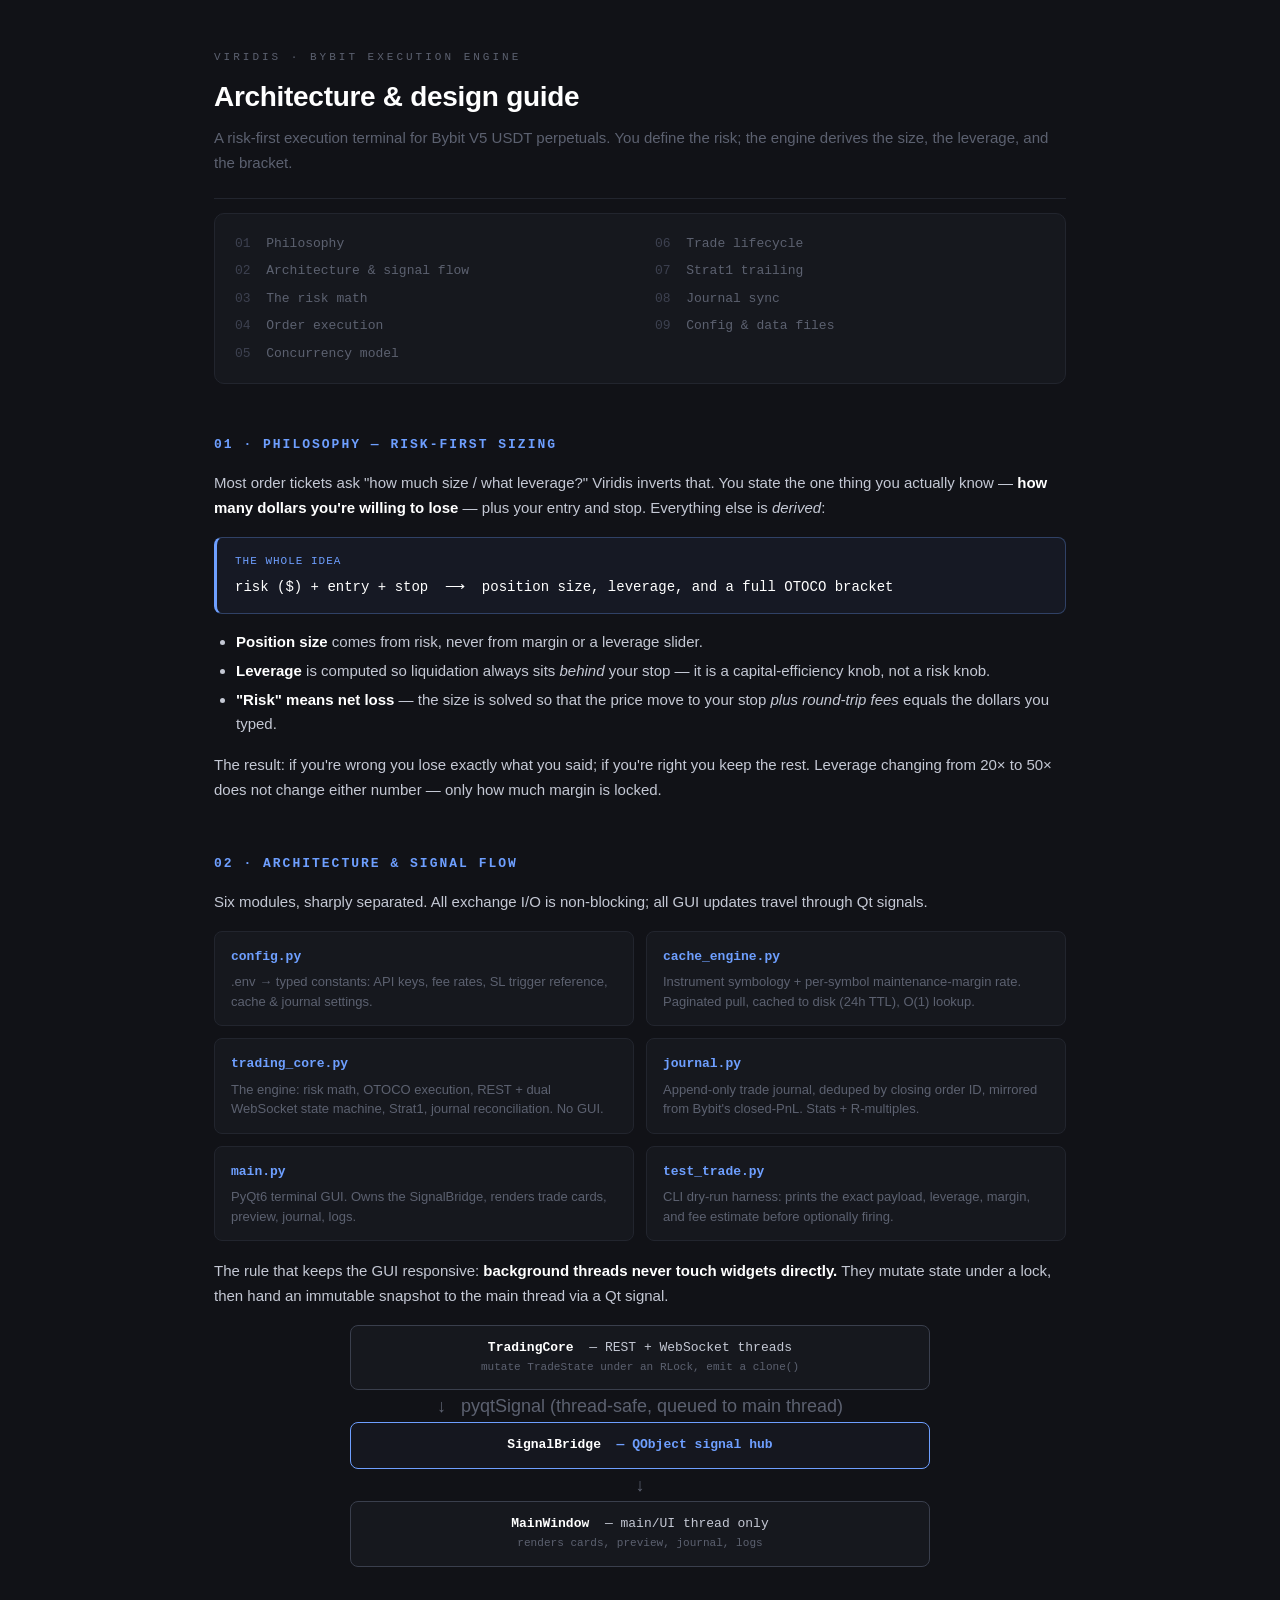
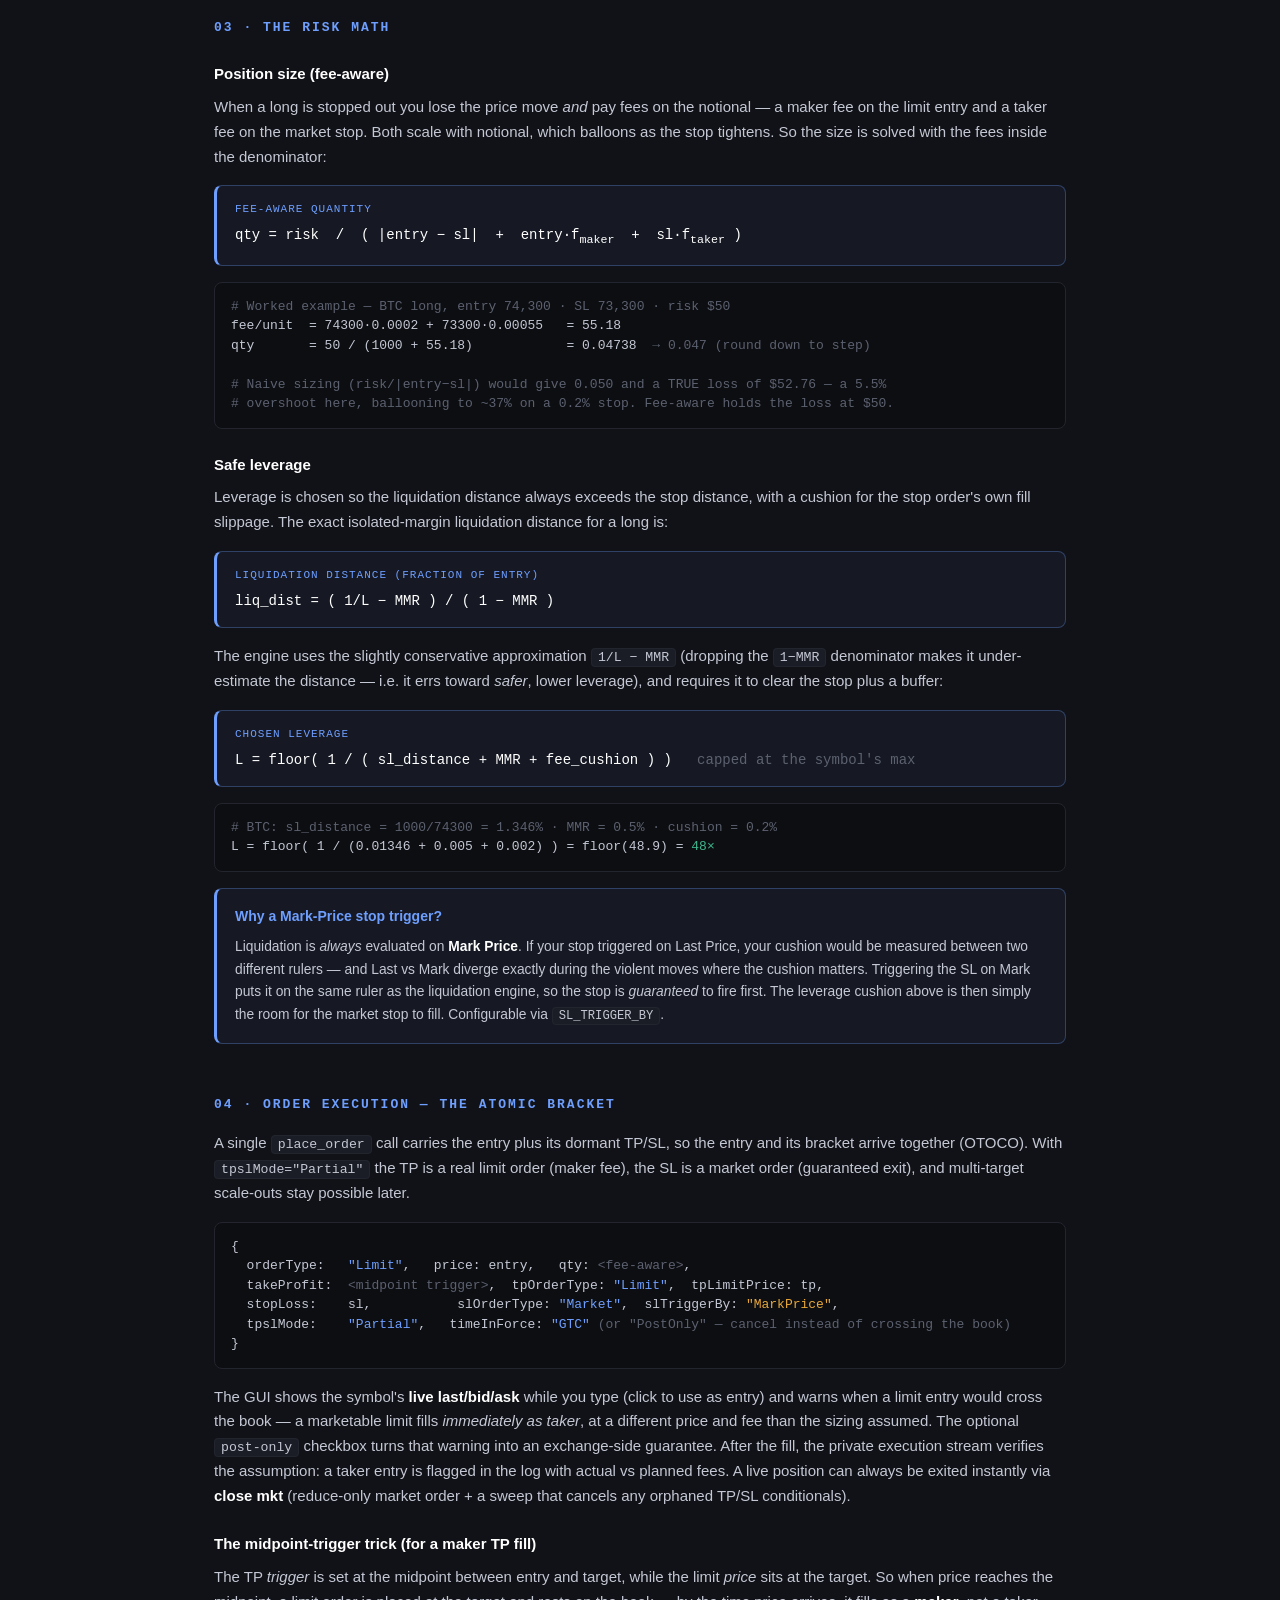
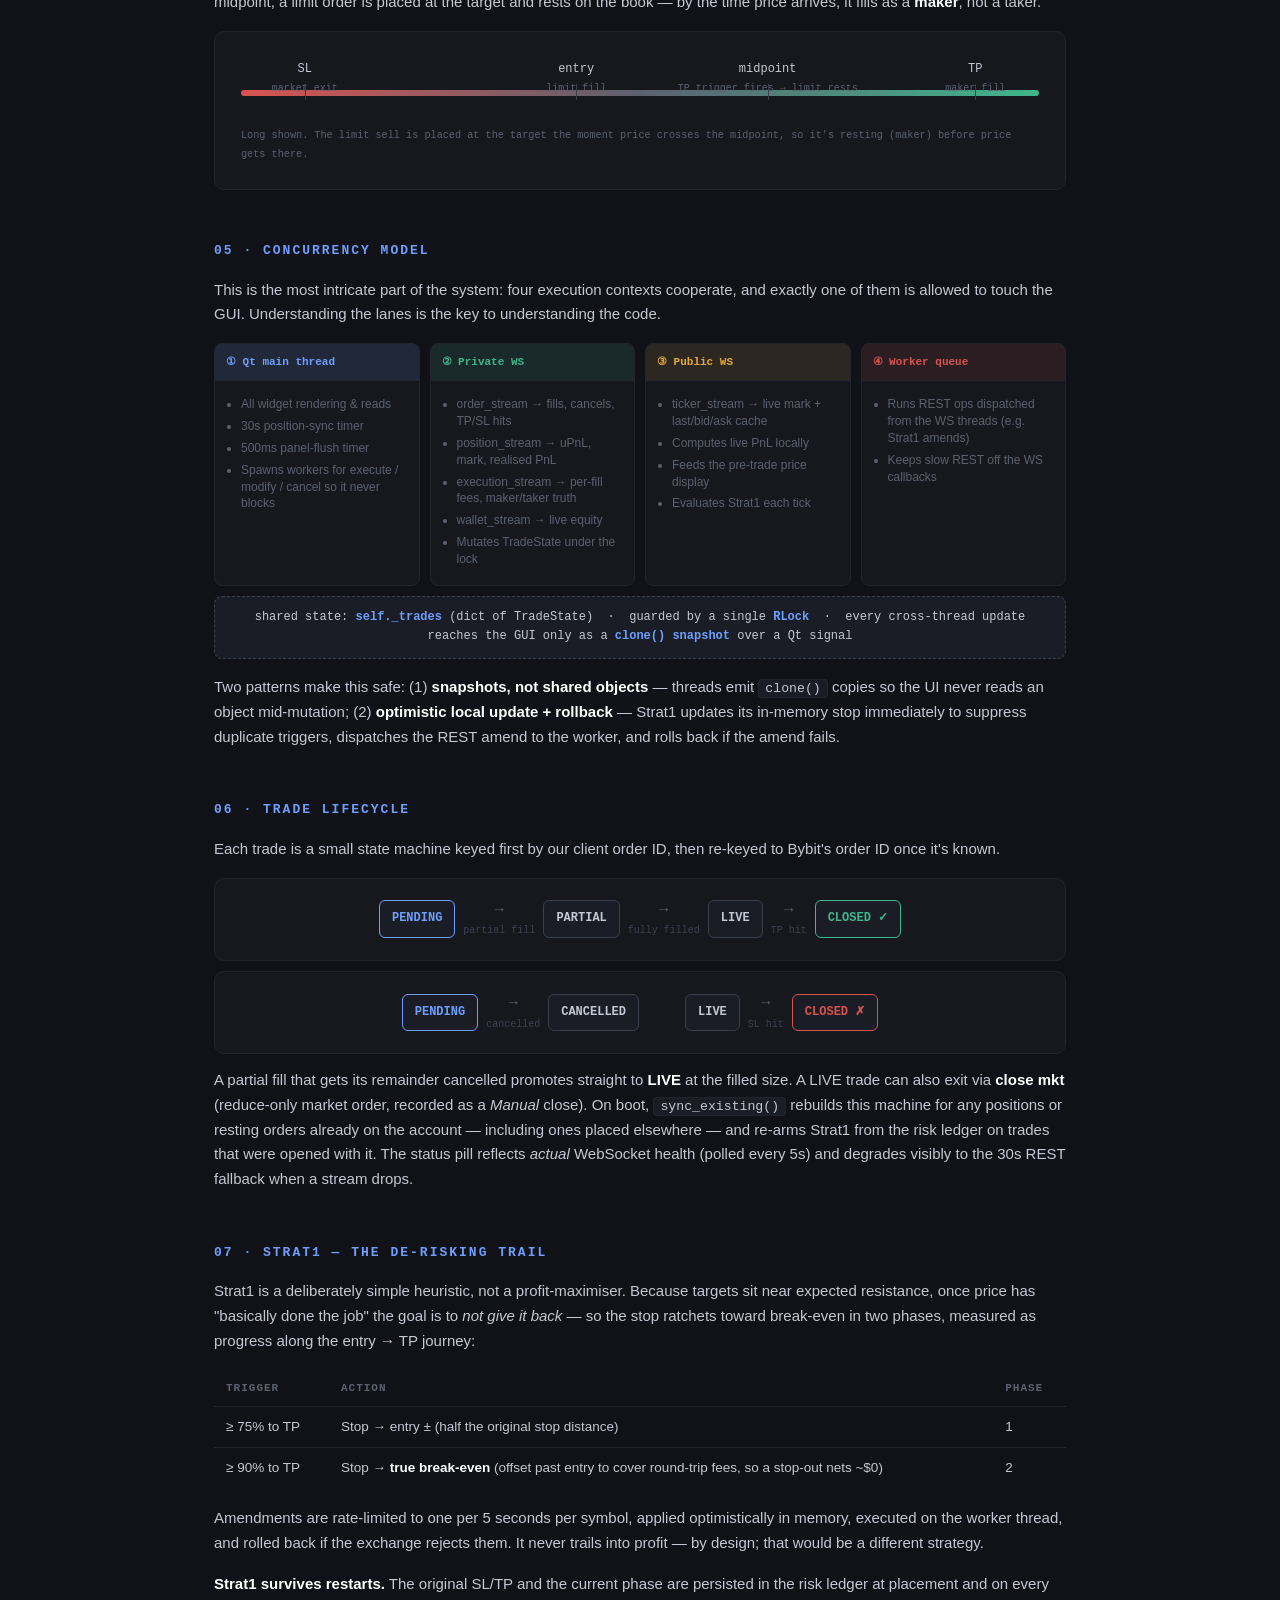
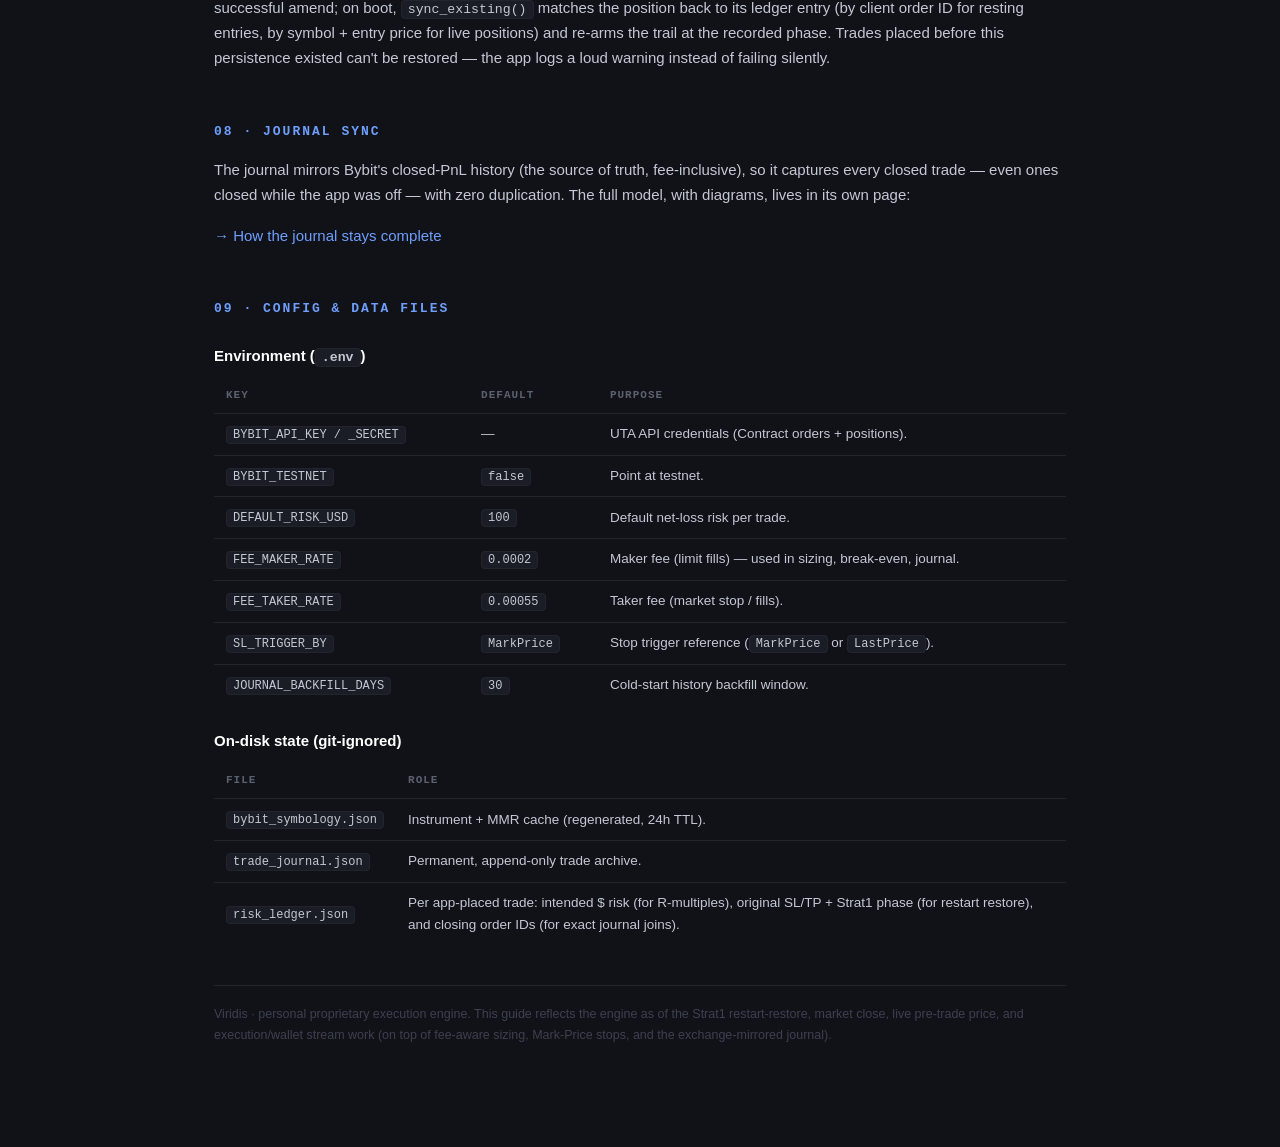
==== docs/index.html @ fb9ebf30 "Viridis — risk-first execution terminal for Bybit V5 perpetuals Define the risk; the engine derives " ====
<!DOCTYPE html>
<html lang="en">
<head>
<meta charset="UTF-8">
<meta name="viewport" content="width=device-width, initial-scale=1.0">
<title>Viridis — Architecture &amp; Design Guide</title>
<link rel="stylesheet" href="style.css">
</head>
<body>
<div class="wrap">

  <header class="doc">
    <div class="kicker">Viridis · Bybit Execution Engine</div>
    <h1>Architecture &amp; design guide</h1>
    <p>A risk-first execution terminal for Bybit V5 USDT perpetuals. You define the risk; the engine derives the size, the leverage, and the bracket.</p>
  </header>

  <div class="toc">
    <a href="#philosophy"><span class="n">01</span> &nbsp;Philosophy</a>
    <a href="#architecture"><span class="n">02</span> &nbsp;Architecture &amp; signal flow</a>
    <a href="#math"><span class="n">03</span> &nbsp;The risk math</a>
    <a href="#execution"><span class="n">04</span> &nbsp;Order execution</a>
    <a href="#threading"><span class="n">05</span> &nbsp;Concurrency model</a>
    <a href="#lifecycle"><span class="n">06</span> &nbsp;Trade lifecycle</a>
    <a href="#strat1"><span class="n">07</span> &nbsp;Strat1 trailing</a>
    <a href="#journal"><span class="n">08</span> &nbsp;Journal sync</a>
    <a href="#config"><span class="n">09</span> &nbsp;Config &amp; data files</a>
  </div>

  <!-- ════════════════════════ 01 ════════════════════════ -->
  <h2 id="philosophy">01 · Philosophy — risk-first sizing</h2>
  <p>Most order tickets ask "how much size / what leverage?" Viridis inverts that. You state the
  one thing you actually know — <strong>how many dollars you're willing to lose</strong> — plus your
  entry and stop. Everything else is <em>derived</em>:</p>
  <div class="eqn">
    <span class="lbl">The whole idea</span>
    risk ($) + entry + stop&nbsp;&nbsp;⟶&nbsp;&nbsp;position size, leverage, and a full OTOCO bracket
  </div>
  <ul>
    <li><strong>Position size</strong> comes from risk, never from margin or a leverage slider.</li>
    <li><strong>Leverage</strong> is computed so liquidation always sits <em>behind</em> your stop — it is a capital-efficiency knob, not a risk knob.</li>
    <li><strong>"Risk" means net loss</strong> — the size is solved so that the price move to your stop <em>plus round-trip fees</em> equals the dollars you typed.</li>
  </ul>
  <p>The result: if you're wrong you lose exactly what you said; if you're right you keep the rest.
  Leverage changing from 20× to 50× does not change either number — only how much margin is locked.</p>

  <!-- ════════════════════════ 02 ════════════════════════ -->
  <h2 id="architecture">02 · Architecture &amp; signal flow</h2>
  <p>Six modules, sharply separated. All exchange I/O is non-blocking; all GUI updates travel through Qt signals.</p>
  <div class="grid">
    <div class="mod"><div class="fn">config.py</div><div class="ds">.env → typed constants: API keys, fee rates, SL trigger reference, cache &amp; journal settings.</div></div>
    <div class="mod"><div class="fn">cache_engine.py</div><div class="ds">Instrument symbology + per-symbol maintenance-margin rate. Paginated pull, cached to disk (24h TTL), O(1) lookup.</div></div>
    <div class="mod"><div class="fn">trading_core.py</div><div class="ds">The engine: risk math, OTOCO execution, REST + dual WebSocket state machine, Strat1, journal reconciliation. No GUI.</div></div>
    <div class="mod"><div class="fn">journal.py</div><div class="ds">Append-only trade journal, deduped by closing order ID, mirrored from Bybit's closed-PnL. Stats + R-multiples.</div></div>
    <div class="mod"><div class="fn">main.py</div><div class="ds">PyQt6 terminal GUI. Owns the SignalBridge, renders trade cards, preview, journal, logs.</div></div>
    <div class="mod"><div class="fn">test_trade.py</div><div class="ds">CLI dry-run harness: prints the exact payload, leverage, margin, and fee estimate before optionally firing.</div></div>
  </div>

  <p>The rule that keeps the GUI responsive: <strong>background threads never touch widgets directly.</strong>
  They mutate state under a lock, then hand an immutable snapshot to the main thread via a Qt signal.</p>
  <div class="flow">
    <div class="node process"><b>TradingCore</b> &nbsp;— REST + WebSocket threads<br><span class="muted">mutate TradeState under an RLock, emit a clone()</span></div>
    <div class="arrow">↓ &nbsp; pyqtSignal (thread-safe, queued to main thread)</div>
    <div class="node decision"><b>SignalBridge</b> &nbsp;— QObject signal hub</div>
    <div class="arrow">↓</div>
    <div class="node process"><b>MainWindow</b> &nbsp;— main/UI thread only<br><span class="muted">renders cards, preview, journal, logs</span></div>
  </div>

  <!-- ════════════════════════ 03 ════════════════════════ -->
  <h2 id="math">03 · The risk math</h2>

  <h3>Position size (fee-aware)</h3>
  <p>When a long is stopped out you lose the price move <em>and</em> pay fees on the notional — a maker
  fee on the limit entry and a taker fee on the market stop. Both scale with notional, which balloons
  as the stop tightens. So the size is solved with the fees inside the denominator:</p>
  <div class="eqn">
    <span class="lbl">Fee-aware quantity</span>
    qty = risk &nbsp;/&nbsp; ( |entry − sl| &nbsp;+&nbsp; entry·f<sub>maker</sub> &nbsp;+&nbsp; sl·f<sub>taker</sub> )
  </div>
  <pre><span class="c"># Worked example — BTC long, entry 74,300 · SL 73,300 · risk $50</span>
fee/unit  = 74300·0.0002 + 73300·0.00055   = 55.18
qty       = 50 / (1000 + 55.18)            = 0.04738  <span class="c">→ 0.047 (round down to step)</span>

<span class="c"># Naive sizing (risk/|entry−sl|) would give 0.050 and a TRUE loss of $52.76 — a 5.5%</span>
<span class="c"># overshoot here, ballooning to ~37% on a 0.2% stop. Fee-aware holds the loss at $50.</span></pre>

  <h3>Safe leverage</h3>
  <p>Leverage is chosen so the liquidation distance always exceeds the stop distance, with a cushion for
  the stop order's own fill slippage. The exact isolated-margin liquidation distance for a long is:</p>
  <div class="eqn">
    <span class="lbl">Liquidation distance (fraction of entry)</span>
    liq_dist = ( 1/L − MMR ) / ( 1 − MMR )
  </div>
  <p>The engine uses the slightly conservative approximation <code>1/L − MMR</code> (dropping the
  <code>1−MMR</code> denominator makes it under-estimate the distance — i.e. it errs toward <em>safer</em>,
  lower leverage), and requires it to clear the stop plus a buffer:</p>
  <div class="eqn">
    <span class="lbl">Chosen leverage</span>
    L = floor( 1 / ( sl_distance + MMR + fee_cushion ) ) &nbsp;&nbsp;<span style="color:var(--dim)">capped at the symbol's max</span>
  </div>
  <pre><span class="c"># BTC: sl_distance = 1000/74300 = 1.346% · MMR = 0.5% · cushion = 0.2%</span>
L = floor( 1 / (0.01346 + 0.005 + 0.002) ) = floor(48.9) = <span class="g">48×</span></pre>
  <div class="callout info">
    <h3>Why a Mark-Price stop trigger?</h3>
    <p>Liquidation is <em>always</em> evaluated on <strong>Mark Price</strong>. If your stop triggered on
    Last Price, your cushion would be measured between two different rulers — and Last vs Mark diverge
    exactly during the violent moves where the cushion matters. Triggering the SL on Mark puts it on the
    same ruler as the liquidation engine, so the stop is <em>guaranteed</em> to fire first. The leverage
    cushion above is then simply the room for the market stop to fill. Configurable via <code>SL_TRIGGER_BY</code>.</p>
  </div>

  <!-- ════════════════════════ 04 ════════════════════════ -->
  <h2 id="execution">04 · Order execution — the atomic bracket</h2>
  <p>A single <code>place_order</code> call carries the entry plus its dormant TP/SL, so the entry and its
  bracket arrive together (OTOCO). With <code>tpslMode="Partial"</code> the TP is a real limit order
  (maker fee), the SL is a market order (guaranteed exit), and multi-target scale-outs stay possible later.</p>
  <pre>{
  orderType:   <span class="a">"Limit"</span>,   price: entry,   qty: <span class="c">&lt;fee-aware&gt;</span>,
  takeProfit:  <span class="c">&lt;midpoint trigger&gt;</span>,  tpOrderType: <span class="a">"Limit"</span>,  tpLimitPrice: tp,
  stopLoss:    sl,           slOrderType: <span class="a">"Market"</span>,  slTriggerBy: <span class="y">"MarkPrice"</span>,
  tpslMode:    <span class="a">"Partial"</span>,   timeInForce: <span class="a">"GTC"</span> <span class="c">(or "PostOnly" — cancel instead of crossing the book)</span>
}</pre>
  <p>The GUI shows the symbol's <strong>live last/bid/ask</strong> while you type (click to use as entry) and
  warns when a limit entry would cross the book — a marketable limit fills <em>immediately as taker</em>, at
  a different price and fee than the sizing assumed. The optional <code>post-only</code> checkbox turns that
  warning into an exchange-side guarantee. After the fill, the private execution stream verifies the
  assumption: a taker entry is flagged in the log with actual vs planned fees. A live position can always be
  exited instantly via <strong>close mkt</strong> (reduce-only market order + a sweep that cancels any
  orphaned TP/SL conditionals).</p>

  <h3>The midpoint-trigger trick (for a maker TP fill)</h3>
  <p>The TP <em>trigger</em> is set at the midpoint between entry and target, while the limit <em>price</em>
  sits at the target. So when price reaches the midpoint, a limit order is placed at the target and rests
  on the book — by the time price arrives, it fills as a <strong>maker</strong>, not a taker.</p>
  <div class="axis">
    <div class="axisbar">
      <div class="mark" style="left:8%;">SL<span class="v">market exit</span></div>
      <div class="mark" style="left:42%;">entry<span class="v">limit fill</span></div>
      <div class="mark" style="left:66%;">midpoint<span class="v">TP trigger fires → limit rests</span></div>
      <div class="mark" style="left:92%;">TP<span class="v">maker fill</span></div>
    </div>
    <span class="muted">Long shown. The limit sell is placed at the target the moment price crosses the midpoint, so it's resting (maker) before price gets there.</span>
  </div>

  <!-- ════════════════════════ 05 ════════════════════════ -->
  <h2 id="threading">05 · Concurrency model</h2>
  <p>This is the most intricate part of the system: four execution contexts cooperate, and exactly one of
  them is allowed to touch the GUI. Understanding the lanes is the key to understanding the code.</p>
  <div class="lanes">
    <div class="lane qt">
      <div class="h">① Qt main thread</div>
      <ul>
        <li>All widget rendering &amp; reads</li>
        <li>30s position-sync timer</li>
        <li>500ms panel-flush timer</li>
        <li>Spawns workers for execute / modify / cancel so it never blocks</li>
      </ul>
    </div>
    <div class="lane priv">
      <div class="h">② Private WS</div>
      <ul>
        <li>order_stream → fills, cancels, TP/SL hits</li>
        <li>position_stream → uPnL, mark, realised PnL</li>
        <li>execution_stream → per-fill fees, maker/taker truth</li>
        <li>wallet_stream → live equity</li>
        <li>Mutates TradeState under the lock</li>
      </ul>
    </div>
    <div class="lane pub">
      <div class="h">③ Public WS</div>
      <ul>
        <li>ticker_stream → live mark + last/bid/ask cache</li>
        <li>Computes live PnL locally</li>
        <li>Feeds the pre-trade price display</li>
        <li>Evaluates Strat1 each tick</li>
      </ul>
    </div>
    <div class="lane work">
      <div class="h">④ Worker queue</div>
      <ul>
        <li>Runs REST ops dispatched from the WS threads (e.g. Strat1 amends)</li>
        <li>Keeps slow REST off the WS callbacks</li>
      </ul>
    </div>
  </div>
  <div class="shared">
    shared state: <b>self._trades</b> (dict of TradeState) &nbsp;·&nbsp; guarded by a single <b>RLock</b>
    &nbsp;·&nbsp; every cross-thread update reaches the GUI only as a <b>clone() snapshot</b> over a Qt signal
  </div>
  <p style="margin-top:16px;">Two patterns make this safe: (1) <strong>snapshots, not shared objects</strong> — threads
  emit <code>clone()</code> copies so the UI never reads an object mid-mutation; (2) <strong>optimistic
  local update + rollback</strong> — Strat1 updates its in-memory stop immediately to suppress duplicate
  triggers, dispatches the REST amend to the worker, and rolls back if the amend fails.</p>

  <!-- ════════════════════════ 06 ════════════════════════ -->
  <h2 id="lifecycle">06 · Trade lifecycle</h2>
  <p>Each trade is a small state machine keyed first by our client order ID, then re-keyed to Bybit's order ID once it's known.</p>
  <div class="fsm">
    <div class="state start">PENDING</div>
    <div class="edge"><span class="ar">→</span><span class="lab">partial fill</span></div>
    <div class="state">PARTIAL</div>
    <div class="edge"><span class="ar">→</span><span class="lab">fully filled</span></div>
    <div class="state">LIVE</div>
    <div class="edge"><span class="ar">→</span><span class="lab">TP hit</span></div>
    <div class="state win">CLOSED ✓</div>
  </div>
  <div class="fsm" style="margin-top:10px;">
    <div class="state start">PENDING</div>
    <div class="edge"><span class="ar">→</span><span class="lab">cancelled</span></div>
    <div class="state term">CANCELLED</div>
    <span style="width:30px;"></span>
    <div class="state">LIVE</div>
    <div class="edge"><span class="ar">→</span><span class="lab">SL hit</span></div>
    <div class="state lose">CLOSED ✗</div>
  </div>
  <p style="margin-top:14px;">A partial fill that gets its remainder cancelled promotes straight to
  <strong>LIVE</strong> at the filled size. A LIVE trade can also exit via <strong>close mkt</strong>
  (reduce-only market order, recorded as a <em>Manual</em> close). On boot, <code>sync_existing()</code>
  rebuilds this machine for any positions or resting orders already on the account — including ones placed
  elsewhere — and re-arms Strat1 from the risk ledger on trades that were opened with it. The status pill
  reflects <em>actual</em> WebSocket health (polled every 5s) and degrades visibly to the 30s REST fallback
  when a stream drops.</p>

  <!-- ════════════════════════ 07 ════════════════════════ -->
  <h2 id="strat1">07 · Strat1 — the de-risking trail</h2>
  <p>Strat1 is a deliberately simple heuristic, not a profit-maximiser. Because targets sit near expected
  resistance, once price has "basically done the job" the goal is to <em>not give it back</em> — so the
  stop ratchets toward break-even in two phases, measured as progress along the entry → TP journey:</p>
  <table>
    <tr><th>Trigger</th><th>Action</th><th>Phase</th></tr>
    <tr><td>≥ 75% to TP</td><td>Stop → entry ± (half the original stop distance)</td><td>1</td></tr>
    <tr><td>≥ 90% to TP</td><td>Stop → <strong>true break-even</strong> (offset past entry to cover round-trip fees, so a stop-out nets ~$0)</td><td>2</td></tr>
  </table>
  <p>Amendments are rate-limited to one per 5 seconds per symbol, applied optimistically in memory, executed
  on the worker thread, and rolled back if the exchange rejects them. It never trails into profit — by
  design; that would be a different strategy.</p>
  <p><strong>Strat1 survives restarts.</strong> The original SL/TP and the current phase are persisted in the
  risk ledger at placement and on every successful amend; on boot, <code>sync_existing()</code> matches the
  position back to its ledger entry (by client order ID for resting entries, by symbol + entry price for
  live positions) and re-arms the trail at the recorded phase. Trades placed before this persistence existed
  can't be restored — the app logs a loud warning instead of failing silently.</p>

  <!-- ════════════════════════ 08 ════════════════════════ -->
  <h2 id="journal">08 · Journal sync</h2>
  <p>The journal mirrors Bybit's closed-PnL history (the source of truth, fee-inclusive), so it captures
  every closed trade — even ones closed while the app was off — with zero duplication. The full model,
  with diagrams, lives in its own page:</p>
  <p style="margin-bottom:30px;"><a href="journal-sync.html">→ How the journal stays complete</a></p>

  <!-- ════════════════════════ 09 ════════════════════════ -->
  <h2 id="config">09 · Config &amp; data files</h2>
  <h3>Environment (<code>.env</code>)</h3>
  <table>
    <tr><th>Key</th><th>Default</th><th>Purpose</th></tr>
    <tr><td><code>BYBIT_API_KEY / _SECRET</code></td><td>—</td><td>UTA API credentials (Contract orders + positions).</td></tr>
    <tr><td><code>BYBIT_TESTNET</code></td><td><code>false</code></td><td>Point at testnet.</td></tr>
    <tr><td><code>DEFAULT_RISK_USD</code></td><td><code>100</code></td><td>Default net-loss risk per trade.</td></tr>
    <tr><td><code>FEE_MAKER_RATE</code></td><td><code>0.0002</code></td><td>Maker fee (limit fills) — used in sizing, break-even, journal.</td></tr>
    <tr><td><code>FEE_TAKER_RATE</code></td><td><code>0.00055</code></td><td>Taker fee (market stop / fills).</td></tr>
    <tr><td><code>SL_TRIGGER_BY</code></td><td><code>MarkPrice</code></td><td>Stop trigger reference (<code>MarkPrice</code> or <code>LastPrice</code>).</td></tr>
    <tr><td><code>JOURNAL_BACKFILL_DAYS</code></td><td><code>30</code></td><td>Cold-start history backfill window.</td></tr>
  </table>
  <h3>On-disk state (git-ignored)</h3>
  <table>
    <tr><th>File</th><th>Role</th></tr>
    <tr><td><code>bybit_symbology.json</code></td><td>Instrument + MMR cache (regenerated, 24h TTL).</td></tr>
    <tr><td><code>trade_journal.json</code></td><td>Permanent, append-only trade archive.</td></tr>
    <tr><td><code>risk_ledger.json</code></td><td>Per app-placed trade: intended $ risk (for R-multiples), original SL/TP + Strat1 phase (for restart restore), and closing order IDs (for exact journal joins).</td></tr>
  </table>

  <p class="foot">Viridis · personal proprietary execution engine. This guide reflects the engine as of the
  Strat1 restart-restore, market close, live pre-trade price, and execution/wallet stream work
  (on top of fee-aware sizing, Mark-Price stops, and the exchange-mirrored journal).</p>

</div>
</body>
</html>
---- docs/style.css ----
/* Viridis docs — shared obsidian theme (mirrors the app palette) */
:root{
  --bg:#111217; --raised:#16181E; --input:#1A1D25;
  --border:#22252E; --border-f:#3A3F4D;
  --text:#C4C8D4; --dim:#5C6170; --muted:#3D4150;
  --accent:#6E9FFF; --pos:#3FB68B; --neg:#D9534F; --amber:#E8A838;
  --mono:'Menlo','Consolas','SF Mono',monospace;
  --sans:-apple-system,BlinkMacSystemFont,'Segoe UI',Helvetica,Arial,sans-serif;
}
*{box-sizing:border-box;}
html{scroll-behavior:smooth;}
body{
  margin:0; background:var(--bg); color:var(--text);
  font-family:var(--sans); font-size:15px; line-height:1.65;
  -webkit-font-smoothing:antialiased;
}
.wrap{max-width:900px; margin:0 auto; padding:48px 24px 90px;}
a{color:var(--accent); text-decoration:none;}
a:hover{text-decoration:underline;}

/* header */
header.doc{border-bottom:1px solid var(--border); padding-bottom:22px; margin-bottom:14px;}
.kicker{font-family:var(--mono); font-size:11px; letter-spacing:3px; color:var(--dim); text-transform:uppercase;}
h1{font-size:28px; font-weight:700; margin:8px 0 6px; letter-spacing:-.3px; color:#fff;}
header.doc p{margin:0; color:var(--dim); font-size:15px;}
.crumbs{font-family:var(--mono); font-size:12px; color:var(--muted); margin-bottom:26px;}
.crumbs a{color:var(--dim);}

h2{font-size:13px; font-family:var(--mono); letter-spacing:2px; text-transform:uppercase;
  color:var(--accent); margin:50px 0 16px; font-weight:600; scroll-margin-top:20px;}
h3{font-size:15px; color:#fff; margin:24px 0 8px;}
p{margin:0 0 16px;}
code{font-family:var(--mono); font-size:.88em; background:var(--input);
  border:1px solid var(--border); border-radius:4px; padding:1px 6px; color:var(--text);}
b,strong{color:#fff; font-weight:600;}
em{color:var(--text); font-style:italic;}
.pos{color:var(--pos);} .neg{color:var(--neg);} .amber{color:var(--amber);} .accent{color:var(--accent);}
.muted{color:var(--dim); font-size:.85em;}
ul{margin:0 0 16px; padding-left:22px;} li{margin:4px 0;}

/* table of contents */
.toc{background:var(--raised); border:1px solid var(--border); border-radius:10px;
  padding:16px 20px; margin:0 0 12px; columns:2; column-gap:30px;}
.toc a{display:block; font-family:var(--mono); font-size:13px; color:var(--dim); padding:3px 0;}
.toc a:hover{color:var(--accent); text-decoration:none;}
.toc .n{color:var(--muted);}

/* pre / equations */
pre{margin:0 0 16px; background:#0d0e12; border:1px solid var(--border); border-radius:8px;
  padding:14px 16px; font-family:var(--mono); font-size:13px; color:var(--text); overflow-x:auto; line-height:1.5;}
pre .c{color:var(--dim);} pre .g{color:var(--pos);} pre .a{color:var(--accent);} pre .y{color:var(--amber);}
.eqn{background:rgba(110,159,255,.06); border:1px solid rgba(110,159,255,.3); border-left:3px solid var(--accent);
  border-radius:8px; padding:14px 18px; margin:0 0 16px; font-family:var(--mono); font-size:14px; color:#fff; overflow-x:auto;}
.eqn .lbl{display:block; font-size:11px; letter-spacing:1px; text-transform:uppercase; color:var(--accent); margin-bottom:6px;}

/* generic card */
.card{background:var(--raised); border:1px solid var(--border); border-radius:8px; padding:16px 18px; margin:0 0 14px;}

/* two-column store contrast */
.cols2{display:grid; grid-template-columns:1fr 1fr; gap:14px; margin:8px 0 24px;}
@media(max-width:640px){.cols2{grid-template-columns:1fr;} .toc{columns:1;}}
.store{background:var(--raised); border:1px solid var(--border); border-radius:8px; padding:16px 18px;}
.store.roll{border-top:2px solid var(--amber);}
.store.perm{border-top:2px solid var(--pos);}
.store h3{margin:0 0 6px; font-size:14px;}
.store .lbl{font-family:var(--mono); font-size:10px; letter-spacing:1.5px; text-transform:uppercase;}
.store.roll .lbl{color:var(--amber);} .store.perm .lbl{color:var(--pos);}
.store p{margin:6px 0 0; font-size:13.5px; color:var(--dim); line-height:1.55;}

/* module grid */
.grid{display:grid; grid-template-columns:repeat(2,1fr); gap:12px; margin:6px 0 18px;}
@media(max-width:640px){.grid{grid-template-columns:1fr;}}
.mod{background:var(--raised); border:1px solid var(--border); border-radius:8px; padding:14px 16px;}
.mod .fn{font-family:var(--mono); font-size:13px; color:var(--accent); font-weight:600;}
.mod .ds{font-size:13px; color:var(--dim); margin-top:5px; line-height:1.5;}

/* timeline */
.timeline{background:var(--raised); border:1px solid var(--border); border-radius:10px; padding:26px 26px 20px; margin:6px 0 10px; position:relative;}
.trow{margin-bottom:22px;} .trow:last-child{margin-bottom:0;}
.tlabel{font-family:var(--mono); font-size:11px; color:var(--text); margin-bottom:7px;}
.tlabel .tag{color:var(--dim); font-size:10px;}
.track{display:flex; height:34px; border-radius:5px; overflow:hidden; font-family:var(--mono); font-size:10.5px; border:1px solid var(--border);}
.seg{display:flex; align-items:center; justify-content:center; text-align:center; padding:0 8px;}
.seg.faded{flex:0 0 42%; color:var(--muted); background:repeating-linear-gradient(45deg,#1b1d24,#1b1d24 6px,#15171d 6px,#15171d 12px);}
.seg.query{flex:1; background:linear-gradient(90deg,#caa14a,#E8A838); color:#1a1405; font-weight:600;}
.seg.perm{flex:1; background:linear-gradient(90deg,#2f8e6c,#3FB68B); color:#04140d; font-weight:600;}
.nowline{position:absolute; top:18px; bottom:14px; right:25px; width:0; border-left:2px dashed var(--dim);}
.nowtag{position:absolute; top:2px; right:18px; font-family:var(--mono); font-size:10px; color:var(--dim);}
.cap{font-size:12.5px; color:var(--dim); margin-top:14px;}

/* vertical flow diagram */
.flow{display:flex; flex-direction:column; align-items:center; gap:0; margin:6px 0;}
.node{width:100%; max-width:580px; text-align:center; border-radius:8px; padding:13px 16px; font-family:var(--mono); font-size:13px; line-height:1.45;}
.node.process{background:var(--raised); border:1px solid var(--border-f); color:var(--text);}
.node.decision{background:#15171f; border:1px solid var(--accent); color:var(--accent); font-weight:600;}
.node.store{background:rgba(63,182,139,.08); border:1px solid var(--pos); color:var(--pos); font-weight:600;}
.node.term{background:#15171f; border:1px solid var(--dim); color:var(--dim);}
.arrow{color:var(--dim); font-size:18px; line-height:1; padding:7px 0;}
.branches{width:100%; max-width:580px; display:flex; flex-direction:column; gap:8px; margin:10px 0 2px;}
.branch{font-family:var(--mono); font-size:12.5px; background:var(--input); border:1px solid var(--border); border-left:3px solid var(--dim); border-radius:6px; padding:9px 13px; color:var(--text);}
.branch.green{border-left-color:var(--pos);} .branch.red{border-left-color:var(--neg);}
.branch .k{display:inline-block; min-width:60px; font-weight:700;}
.branch.green .k{color:var(--pos);} .branch.red .k{color:var(--neg);}

/* horizontal state machine */
.fsm{display:flex; flex-wrap:wrap; align-items:center; gap:8px; background:var(--raised); border:1px solid var(--border); border-radius:10px; padding:20px; margin:6px 0 8px; justify-content:center;}
.state{font-family:var(--mono); font-size:12px; font-weight:700; padding:8px 12px; border-radius:6px; border:1px solid var(--border-f); background:var(--input); color:var(--text); white-space:nowrap;}
.state.win{border-color:var(--pos); color:var(--pos);} .state.lose{border-color:var(--neg); color:var(--neg);}
.state.start{border-color:var(--accent); color:var(--accent);}
.edge{font-family:var(--mono); font-size:10px; color:var(--dim); display:flex; flex-direction:column; align-items:center;}
.edge .lab{color:var(--muted);} .edge .ar{font-size:15px; color:var(--dim);}

/* threading lanes */
.lanes{display:grid; grid-template-columns:repeat(4,1fr); gap:10px; margin:6px 0 4px;}
@media(max-width:760px){.lanes{grid-template-columns:repeat(2,1fr);}}
.lane{background:var(--raised); border:1px solid var(--border); border-radius:8px; padding:0; overflow:hidden;}
.lane .h{font-family:var(--mono); font-size:11px; font-weight:700; padding:9px 11px; border-bottom:1px solid var(--border); color:#fff;}
.lane.qt .h{background:rgba(110,159,255,.12); color:var(--accent);}
.lane.priv .h{background:rgba(63,182,139,.10); color:var(--pos);}
.lane.pub .h{background:rgba(232,168,56,.10); color:var(--amber);}
.lane.work .h{background:rgba(217,83,79,.10); color:var(--neg);}
.lane ul{margin:0; padding:10px 11px 12px 26px;}
.lane li{font-size:12px; color:var(--dim); margin:5px 0; line-height:1.4;}
.shared{margin-top:10px; text-align:center; font-family:var(--mono); font-size:12px; color:var(--text); background:var(--input); border:1px dashed var(--border-f); border-radius:8px; padding:11px;}
.shared b{color:var(--accent);}

/* price axis (midpoint trigger) */
.axis{background:var(--raised); border:1px solid var(--border); border-radius:10px; padding:24px 26px; margin:6px 0 8px; font-family:var(--mono); font-size:12px;}
.axisbar{position:relative; height:6px; background:linear-gradient(90deg,var(--neg),var(--dim),var(--pos)); border-radius:3px; margin:34px 0 30px;}
.mark{position:absolute; top:-30px; transform:translateX(-50%); text-align:center; color:var(--text); white-space:nowrap;}
.mark::after{content:''; position:absolute; left:50%; top:24px; width:1px; height:16px; background:var(--border-f);}
.mark .v{display:block; color:var(--dim); font-size:10px; margin-top:2px;}

/* Q&A */
.qa{background:var(--raised); border:1px solid var(--border); border-radius:8px; padding:16px 18px; margin-bottom:12px;}
.q{font-weight:600; color:#fff; font-size:14.5px; margin-bottom:9px; display:flex; gap:10px; align-items:flex-start;}
.num{font-family:var(--mono); color:var(--accent); font-size:13px; flex:0 0 auto;}
.badge{display:inline-block; font-family:var(--mono); font-size:10px; font-weight:700; letter-spacing:.5px; text-transform:uppercase; padding:2px 8px; border-radius:4px; background:rgba(63,182,139,.12); color:var(--pos); border:1px solid rgba(63,182,139,.35);}
.qa p{margin:0; color:var(--dim); font-size:13.8px; line-height:1.6;} .qa p + p{margin-top:8px;}

/* callouts */
.callout{border-radius:8px; padding:16px 18px; margin:6px 0 16px;}
.callout.warn{background:rgba(232,168,56,.06); border:1px solid rgba(232,168,56,.4); border-left:3px solid var(--amber);}
.callout.info{background:rgba(110,159,255,.06); border:1px solid rgba(110,159,255,.3); border-left:3px solid var(--accent);}
.callout h3{margin:0 0 8px; font-size:14px;} .callout.warn h3{color:var(--amber);} .callout.info h3{color:var(--accent);}
.callout p{margin:0 0 10px; font-size:13.8px; color:var(--text);} .callout p:last-child{margin-bottom:0;}

/* tables */
table{width:100%; border-collapse:collapse; margin:6px 0 18px; font-size:13.5px;}
th,td{text-align:left; padding:9px 12px; border-bottom:1px solid var(--border);}
th{font-family:var(--mono); font-size:11px; letter-spacing:1px; text-transform:uppercase; color:var(--dim); font-weight:600;}
td{color:var(--text);} td code{font-size:12px;}
tr:last-child td{border-bottom:none;}

.foot{margin-top:40px; padding-top:18px; border-top:1px solid var(--border); font-size:12.5px; color:var(--muted);}
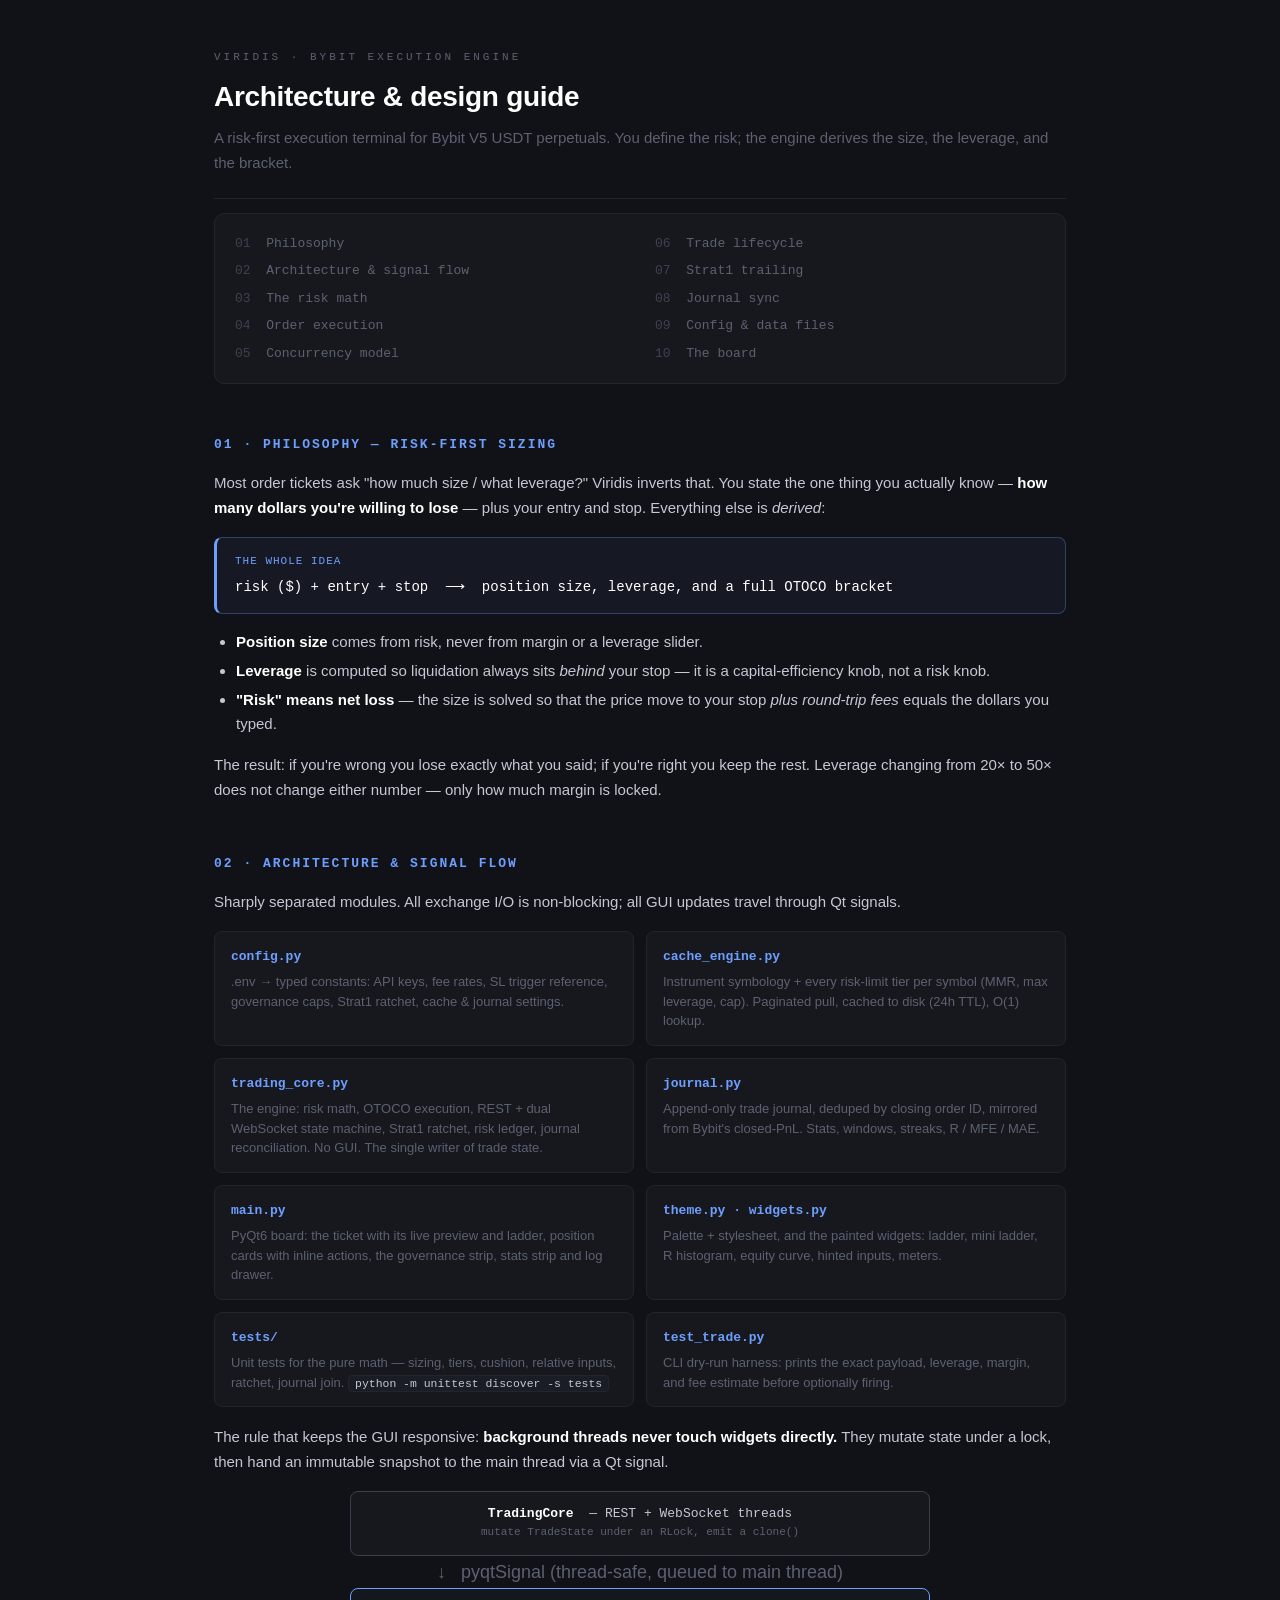
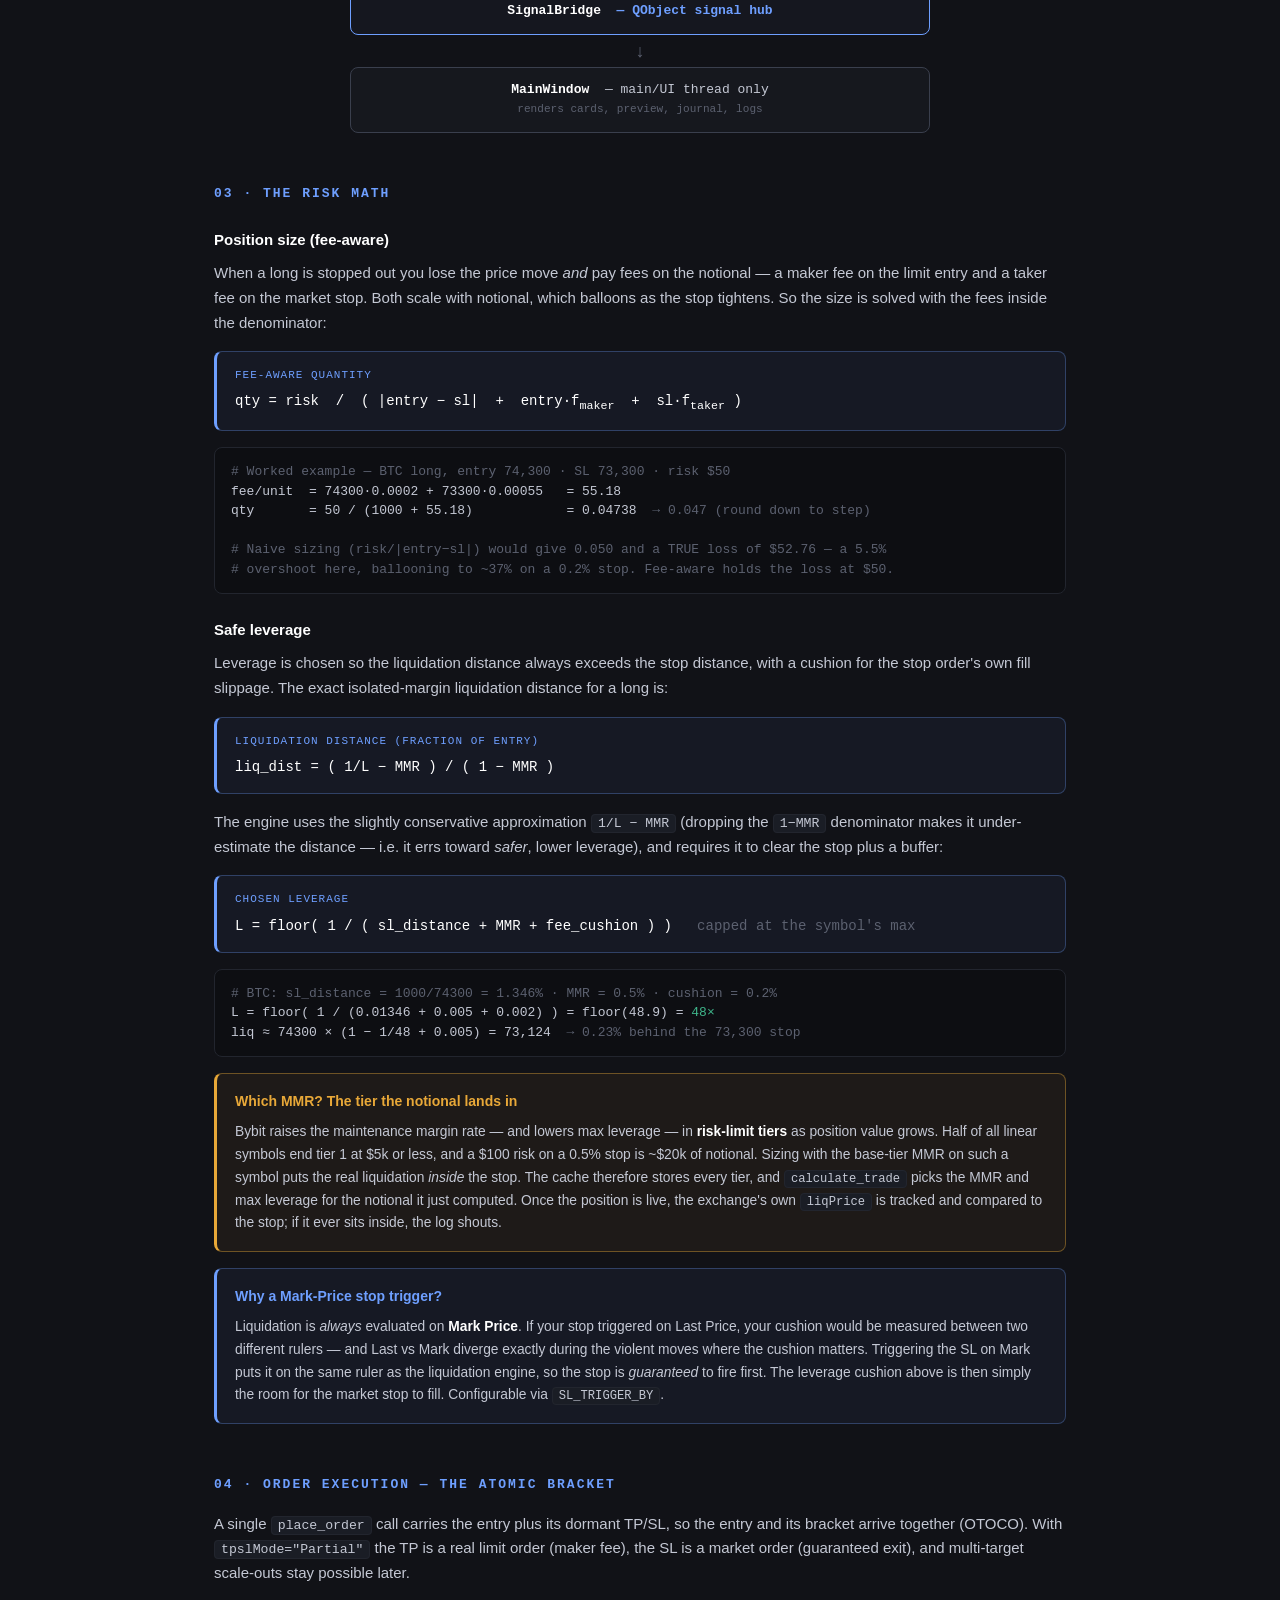
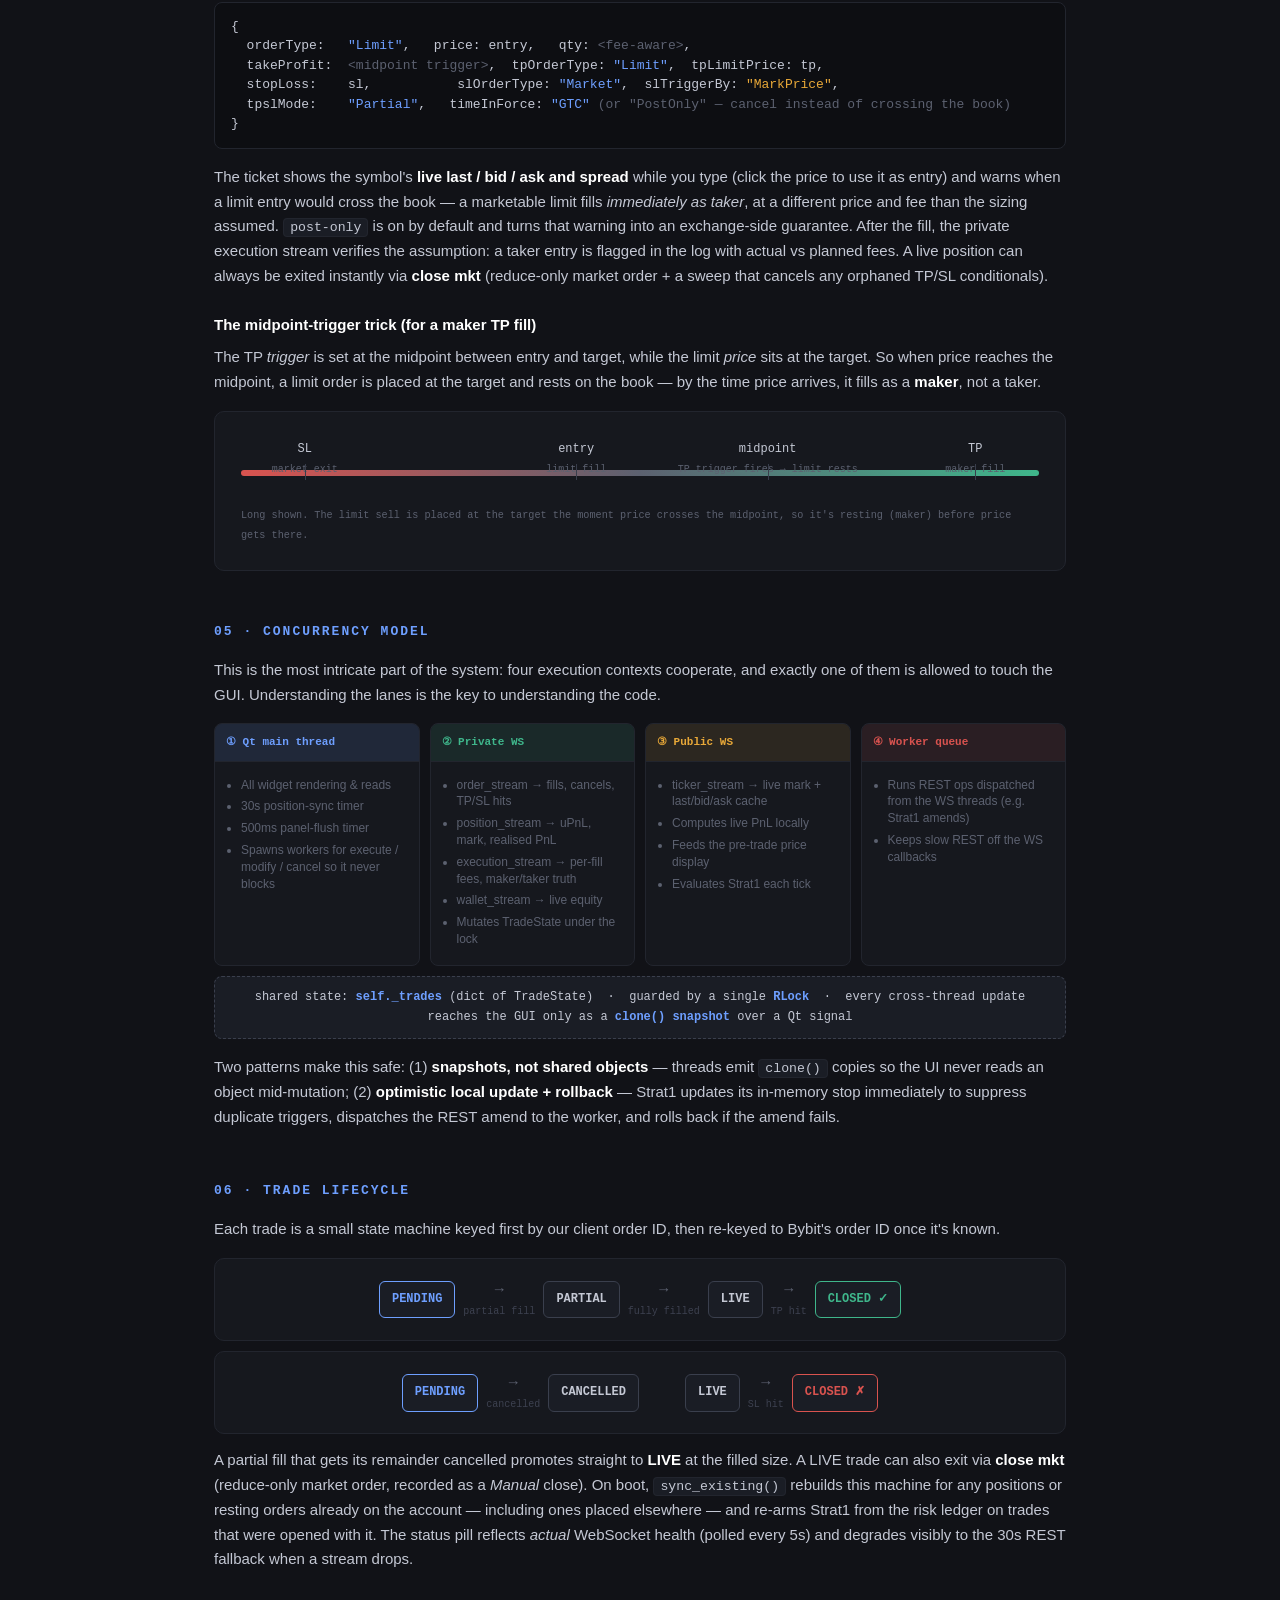
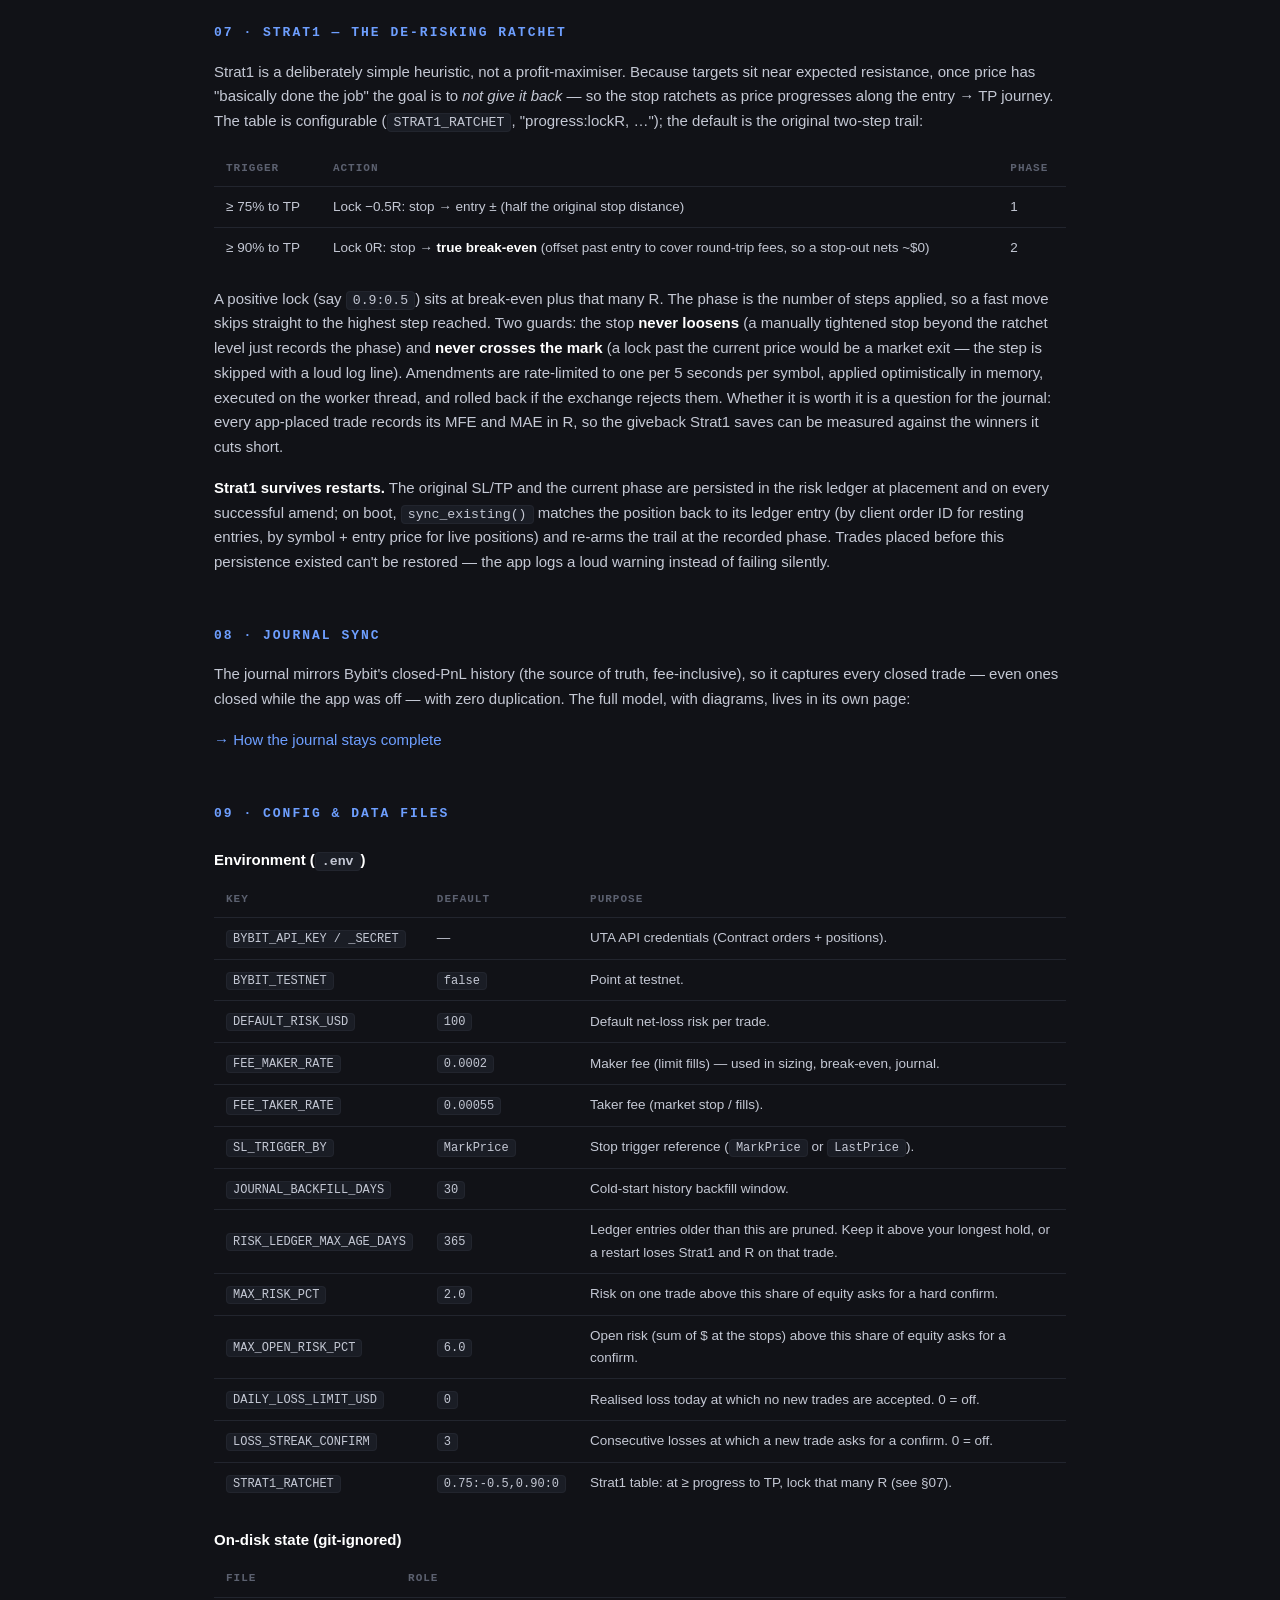
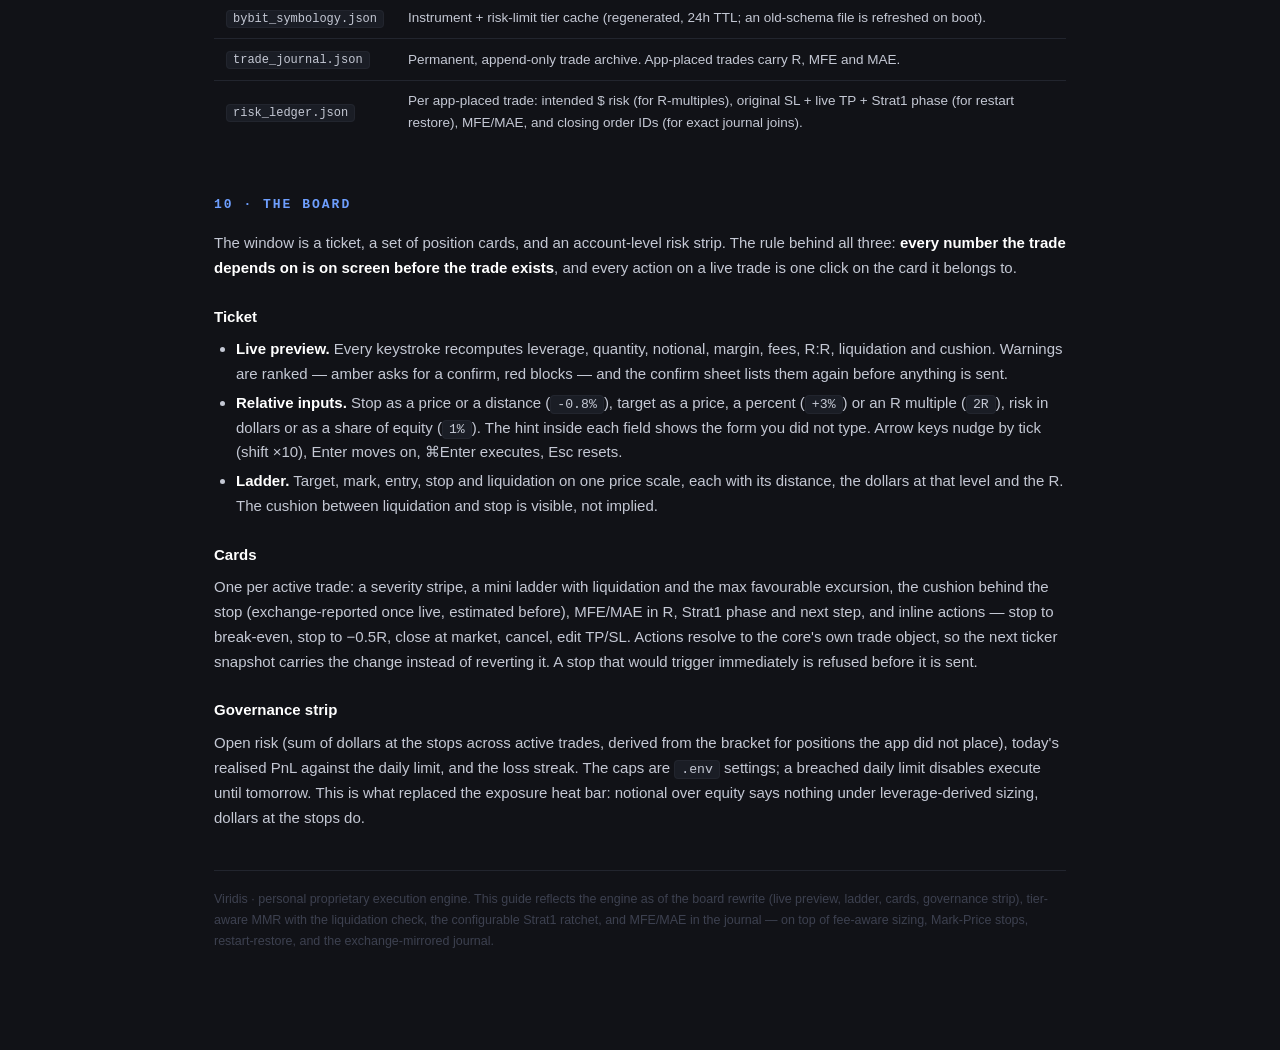
==== commit 1dcc25f2: "Board: live ticket with ladder, position cards, governance strip, log drawer - the ticket recomputes" ====
--- a/docs/index.html
+++ b/docs/index.html
@@ -25,6 +25,7 @@
     <a href="#strat1"><span class="n">07</span> &nbsp;Strat1 trailing</a>
     <a href="#journal"><span class="n">08</span> &nbsp;Journal sync</a>
     <a href="#config"><span class="n">09</span> &nbsp;Config &amp; data files</a>
+    <a href="#board"><span class="n">10</span> &nbsp;The board</a>
   </div>
 
   <!-- ════════════════════════ 01 ════════════════════════ -->
@@ -46,13 +47,15 @@
 
   <!-- ════════════════════════ 02 ════════════════════════ -->
   <h2 id="architecture">02 · Architecture &amp; signal flow</h2>
-  <p>Six modules, sharply separated. All exchange I/O is non-blocking; all GUI updates travel through Qt signals.</p>
+  <p>Sharply separated modules. All exchange I/O is non-blocking; all GUI updates travel through Qt signals.</p>
   <div class="grid">
-    <div class="mod"><div class="fn">config.py</div><div class="ds">.env → typed constants: API keys, fee rates, SL trigger reference, cache &amp; journal settings.</div></div>
-    <div class="mod"><div class="fn">cache_engine.py</div><div class="ds">Instrument symbology + per-symbol maintenance-margin rate. Paginated pull, cached to disk (24h TTL), O(1) lookup.</div></div>
-    <div class="mod"><div class="fn">trading_core.py</div><div class="ds">The engine: risk math, OTOCO execution, REST + dual WebSocket state machine, Strat1, journal reconciliation. No GUI.</div></div>
-    <div class="mod"><div class="fn">journal.py</div><div class="ds">Append-only trade journal, deduped by closing order ID, mirrored from Bybit's closed-PnL. Stats + R-multiples.</div></div>
-    <div class="mod"><div class="fn">main.py</div><div class="ds">PyQt6 terminal GUI. Owns the SignalBridge, renders trade cards, preview, journal, logs.</div></div>
+    <div class="mod"><div class="fn">config.py</div><div class="ds">.env → typed constants: API keys, fee rates, SL trigger reference, governance caps, Strat1 ratchet, cache &amp; journal settings.</div></div>
+    <div class="mod"><div class="fn">cache_engine.py</div><div class="ds">Instrument symbology + every risk-limit tier per symbol (MMR, max leverage, cap). Paginated pull, cached to disk (24h TTL), O(1) lookup.</div></div>
+    <div class="mod"><div class="fn">trading_core.py</div><div class="ds">The engine: risk math, OTOCO execution, REST + dual WebSocket state machine, Strat1 ratchet, risk ledger, journal reconciliation. No GUI. The single writer of trade state.</div></div>
+    <div class="mod"><div class="fn">journal.py</div><div class="ds">Append-only trade journal, deduped by closing order ID, mirrored from Bybit's closed-PnL. Stats, windows, streaks, R / MFE / MAE.</div></div>
+    <div class="mod"><div class="fn">main.py</div><div class="ds">PyQt6 board: the ticket with its live preview and ladder, position cards with inline actions, the governance strip, stats strip and log drawer.</div></div>
+    <div class="mod"><div class="fn">theme.py · widgets.py</div><div class="ds">Palette + stylesheet, and the painted widgets: ladder, mini ladder, R histogram, equity curve, hinted inputs, meters.</div></div>
+    <div class="mod"><div class="fn">tests/</div><div class="ds">Unit tests for the pure math — sizing, tiers, cushion, relative inputs, ratchet, journal join. <code>python -m unittest discover -s tests</code></div></div>
     <div class="mod"><div class="fn">test_trade.py</div><div class="ds">CLI dry-run harness: prints the exact payload, leverage, margin, and fee estimate before optionally firing.</div></div>
   </div>
 
@@ -99,7 +102,17 @@
     L = floor( 1 / ( sl_distance + MMR + fee_cushion ) ) &nbsp;&nbsp;<span style="color:var(--dim)">capped at the symbol's max</span>
   </div>
   <pre><span class="c"># BTC: sl_distance = 1000/74300 = 1.346% · MMR = 0.5% · cushion = 0.2%</span>
-L = floor( 1 / (0.01346 + 0.005 + 0.002) ) = floor(48.9) = <span class="g">48×</span></pre>
+L = floor( 1 / (0.01346 + 0.005 + 0.002) ) = floor(48.9) = <span class="g">48×</span>
+liq ≈ 74300 × (1 − 1/48 + 0.005) = 73,124  <span class="c">→ 0.23% behind the 73,300 stop</span></pre>
+  <div class="callout warn">
+    <h3>Which MMR? The tier the notional lands in</h3>
+    <p>Bybit raises the maintenance margin rate — and lowers max leverage — in <strong>risk-limit tiers</strong>
+    as position value grows. Half of all linear symbols end tier 1 at $5k or less, and a $100 risk on a 0.5%
+    stop is ~$20k of notional. Sizing with the base-tier MMR on such a symbol puts the real liquidation
+    <em>inside</em> the stop. The cache therefore stores every tier, and <code>calculate_trade</code> picks the
+    MMR and max leverage for the notional it just computed. Once the position is live, the exchange's own
+    <code>liqPrice</code> is tracked and compared to the stop; if it ever sits inside, the log shouts.</p>
+  </div>
   <div class="callout info">
     <h3>Why a Mark-Price stop trigger?</h3>
     <p>Liquidation is <em>always</em> evaluated on <strong>Mark Price</strong>. If your stop triggered on
@@ -120,13 +133,13 @@
   stopLoss:    sl,           slOrderType: <span class="a">"Market"</span>,  slTriggerBy: <span class="y">"MarkPrice"</span>,
   tpslMode:    <span class="a">"Partial"</span>,   timeInForce: <span class="a">"GTC"</span> <span class="c">(or "PostOnly" — cancel instead of crossing the book)</span>
 }</pre>
-  <p>The GUI shows the symbol's <strong>live last/bid/ask</strong> while you type (click to use as entry) and
-  warns when a limit entry would cross the book — a marketable limit fills <em>immediately as taker</em>, at
-  a different price and fee than the sizing assumed. The optional <code>post-only</code> checkbox turns that
-  warning into an exchange-side guarantee. After the fill, the private execution stream verifies the
-  assumption: a taker entry is flagged in the log with actual vs planned fees. A live position can always be
-  exited instantly via <strong>close mkt</strong> (reduce-only market order + a sweep that cancels any
-  orphaned TP/SL conditionals).</p>
+  <p>The ticket shows the symbol's <strong>live last / bid / ask and spread</strong> while you type (click the
+  price to use it as entry) and warns when a limit entry would cross the book — a marketable limit fills
+  <em>immediately as taker</em>, at a different price and fee than the sizing assumed. <code>post-only</code>
+  is on by default and turns that warning into an exchange-side guarantee. After the fill, the private
+  execution stream verifies the assumption: a taker entry is flagged in the log with actual vs planned fees.
+  A live position can always be exited instantly via <strong>close mkt</strong> (reduce-only market order +
+  a sweep that cancels any orphaned TP/SL conditionals).</p>
 
   <h3>The midpoint-trigger trick (for a maker TP fill)</h3>
   <p>The TP <em>trigger</em> is set at the midpoint between entry and target, while the limit <em>price</em>
@@ -222,18 +235,24 @@
   when a stream drops.</p>
 
   <!-- ════════════════════════ 07 ════════════════════════ -->
-  <h2 id="strat1">07 · Strat1 — the de-risking trail</h2>
+  <h2 id="strat1">07 · Strat1 — the de-risking ratchet</h2>
   <p>Strat1 is a deliberately simple heuristic, not a profit-maximiser. Because targets sit near expected
   resistance, once price has "basically done the job" the goal is to <em>not give it back</em> — so the
-  stop ratchets toward break-even in two phases, measured as progress along the entry → TP journey:</p>
+  stop ratchets as price progresses along the entry → TP journey. The table is configurable
+  (<code>STRAT1_RATCHET</code>, "progress:lockR, …"); the default is the original two-step trail:</p>
   <table>
     <tr><th>Trigger</th><th>Action</th><th>Phase</th></tr>
-    <tr><td>≥ 75% to TP</td><td>Stop → entry ± (half the original stop distance)</td><td>1</td></tr>
-    <tr><td>≥ 90% to TP</td><td>Stop → <strong>true break-even</strong> (offset past entry to cover round-trip fees, so a stop-out nets ~$0)</td><td>2</td></tr>
+    <tr><td>≥ 75% to TP</td><td>Lock −0.5R: stop → entry ± (half the original stop distance)</td><td>1</td></tr>
+    <tr><td>≥ 90% to TP</td><td>Lock 0R: stop → <strong>true break-even</strong> (offset past entry to cover round-trip fees, so a stop-out nets ~$0)</td><td>2</td></tr>
   </table>
-  <p>Amendments are rate-limited to one per 5 seconds per symbol, applied optimistically in memory, executed
-  on the worker thread, and rolled back if the exchange rejects them. It never trails into profit — by
-  design; that would be a different strategy.</p>
+  <p>A positive lock (say <code>0.9:0.5</code>) sits at break-even plus that many R. The phase is the number
+  of steps applied, so a fast move skips straight to the highest step reached. Two guards: the stop
+  <strong>never loosens</strong> (a manually tightened stop beyond the ratchet level just records the phase)
+  and <strong>never crosses the mark</strong> (a lock past the current price would be a market exit — the step
+  is skipped with a loud log line). Amendments are rate-limited to one per 5 seconds per symbol, applied
+  optimistically in memory, executed on the worker thread, and rolled back if the exchange rejects them.
+  Whether it is worth it is a question for the journal: every app-placed trade records its MFE and MAE in R,
+  so the giveback Strat1 saves can be measured against the winners it cuts short.</p>
   <p><strong>Strat1 survives restarts.</strong> The original SL/TP and the current phase are persisted in the
   risk ledger at placement and on every successful amend; on boot, <code>sync_existing()</code> matches the
   position back to its ledger entry (by client order ID for resting entries, by symbol + entry price for
@@ -259,18 +278,55 @@
     <tr><td><code>FEE_TAKER_RATE</code></td><td><code>0.00055</code></td><td>Taker fee (market stop / fills).</td></tr>
     <tr><td><code>SL_TRIGGER_BY</code></td><td><code>MarkPrice</code></td><td>Stop trigger reference (<code>MarkPrice</code> or <code>LastPrice</code>).</td></tr>
     <tr><td><code>JOURNAL_BACKFILL_DAYS</code></td><td><code>30</code></td><td>Cold-start history backfill window.</td></tr>
+    <tr><td><code>RISK_LEDGER_MAX_AGE_DAYS</code></td><td><code>365</code></td><td>Ledger entries older than this are pruned. Keep it above your longest hold, or a restart loses Strat1 and R on that trade.</td></tr>
+    <tr><td><code>MAX_RISK_PCT</code></td><td><code>2.0</code></td><td>Risk on one trade above this share of equity asks for a hard confirm.</td></tr>
+    <tr><td><code>MAX_OPEN_RISK_PCT</code></td><td><code>6.0</code></td><td>Open risk (sum of $ at the stops) above this share of equity asks for a confirm.</td></tr>
+    <tr><td><code>DAILY_LOSS_LIMIT_USD</code></td><td><code>0</code></td><td>Realised loss today at which no new trades are accepted. 0 = off.</td></tr>
+    <tr><td><code>LOSS_STREAK_CONFIRM</code></td><td><code>3</code></td><td>Consecutive losses at which a new trade asks for a confirm. 0 = off.</td></tr>
+    <tr><td><code>STRAT1_RATCHET</code></td><td><code>0.75:-0.5,0.90:0</code></td><td>Strat1 table: at ≥ progress to TP, lock that many R (see §07).</td></tr>
   </table>
   <h3>On-disk state (git-ignored)</h3>
   <table>
     <tr><th>File</th><th>Role</th></tr>
-    <tr><td><code>bybit_symbology.json</code></td><td>Instrument + MMR cache (regenerated, 24h TTL).</td></tr>
-    <tr><td><code>trade_journal.json</code></td><td>Permanent, append-only trade archive.</td></tr>
-    <tr><td><code>risk_ledger.json</code></td><td>Per app-placed trade: intended $ risk (for R-multiples), original SL/TP + Strat1 phase (for restart restore), and closing order IDs (for exact journal joins).</td></tr>
+    <tr><td><code>bybit_symbology.json</code></td><td>Instrument + risk-limit tier cache (regenerated, 24h TTL; an old-schema file is refreshed on boot).</td></tr>
+    <tr><td><code>trade_journal.json</code></td><td>Permanent, append-only trade archive. App-placed trades carry R, MFE and MAE.</td></tr>
+    <tr><td><code>risk_ledger.json</code></td><td>Per app-placed trade: intended $ risk (for R-multiples), original SL + live TP + Strat1 phase (for restart restore), MFE/MAE, and closing order IDs (for exact journal joins).</td></tr>
   </table>
 
+  <!-- ════════════════════════ 10 ════════════════════════ -->
+  <h2 id="board">10 · The board</h2>
+  <p>The window is a ticket, a set of position cards, and an account-level risk strip. The rule behind all
+  three: <strong>every number the trade depends on is on screen before the trade exists</strong>, and every
+  action on a live trade is one click on the card it belongs to.</p>
+  <h3>Ticket</h3>
+  <ul>
+    <li><strong>Live preview.</strong> Every keystroke recomputes leverage, quantity, notional, margin, fees, R:R,
+    liquidation and cushion. Warnings are ranked — amber asks for a confirm, red blocks — and the confirm sheet
+    lists them again before anything is sent.</li>
+    <li><strong>Relative inputs.</strong> Stop as a price or a distance (<code>-0.8%</code>), target as a price, a
+    percent (<code>+3%</code>) or an R multiple (<code>2R</code>), risk in dollars or as a share of equity
+    (<code>1%</code>). The hint inside each field shows the form you did not type. Arrow keys nudge by tick
+    (shift ×10), Enter moves on, ⌘Enter executes, Esc resets.</li>
+    <li><strong>Ladder.</strong> Target, mark, entry, stop and liquidation on one price scale, each with its distance,
+    the dollars at that level and the R. The cushion between liquidation and stop is visible, not implied.</li>
+  </ul>
+  <h3>Cards</h3>
+  <p>One per active trade: a severity stripe, a mini ladder with liquidation and the max favourable excursion,
+  the cushion behind the stop (exchange-reported once live, estimated before), MFE/MAE in R, Strat1 phase and
+  next step, and inline actions — stop to break-even, stop to −0.5R, close at market, cancel, edit TP/SL.
+  Actions resolve to the core's own trade object, so the next ticker snapshot carries the change instead of
+  reverting it. A stop that would trigger immediately is refused before it is sent.</p>
+  <h3>Governance strip</h3>
+  <p>Open risk (sum of dollars at the stops across active trades, derived from the bracket for positions the
+  app did not place), today's realised PnL against the daily limit, and the loss streak. The caps are
+  <code>.env</code> settings; a breached daily limit disables execute until tomorrow. This is what replaced
+  the exposure heat bar: notional over equity says nothing under leverage-derived sizing, dollars at the
+  stops do.</p>
+
   <p class="foot">Viridis · personal proprietary execution engine. This guide reflects the engine as of the
-  Strat1 restart-restore, market close, live pre-trade price, and execution/wallet stream work
-  (on top of fee-aware sizing, Mark-Price stops, and the exchange-mirrored journal).</p>
+  board rewrite (live preview, ladder, cards, governance strip), tier-aware MMR with the liquidation check,
+  the configurable Strat1 ratchet, and MFE/MAE in the journal — on top of fee-aware sizing, Mark-Price
+  stops, restart-restore, and the exchange-mirrored journal.</p>
 
 </div>
 </body>
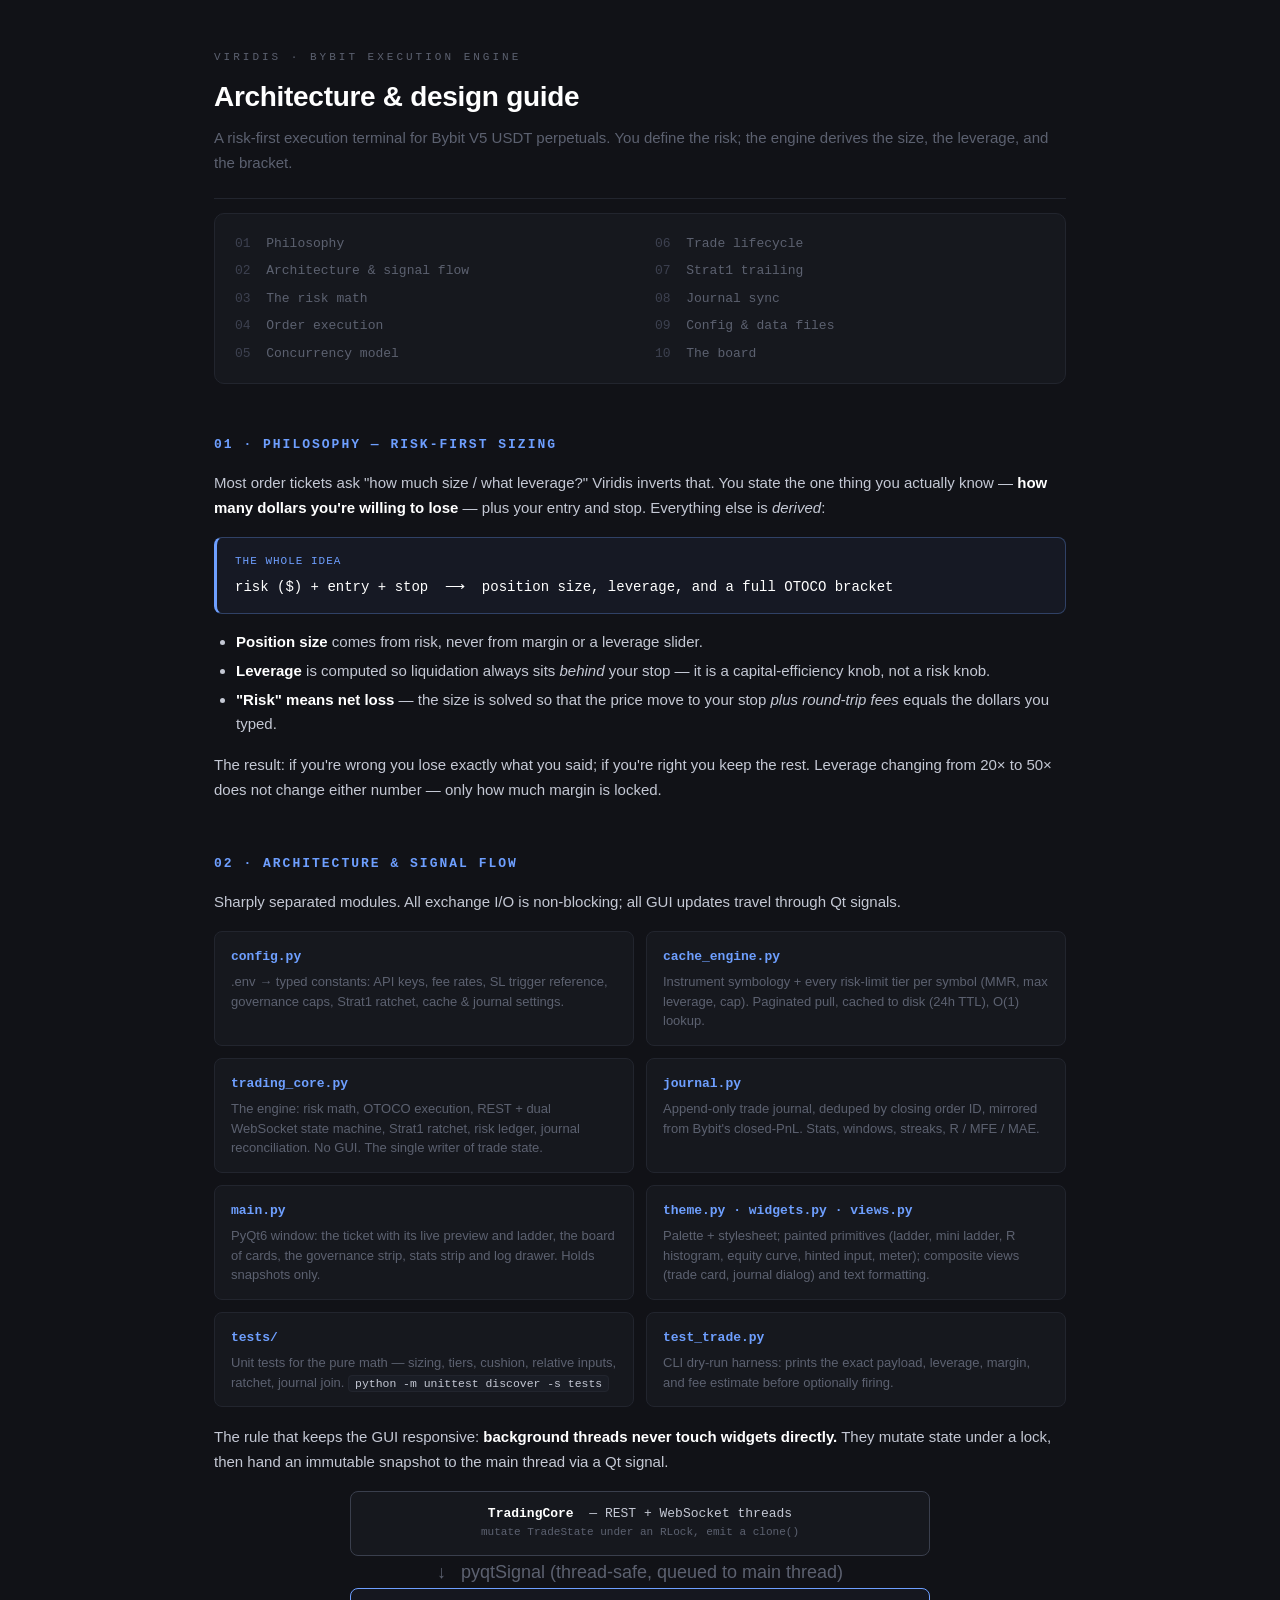
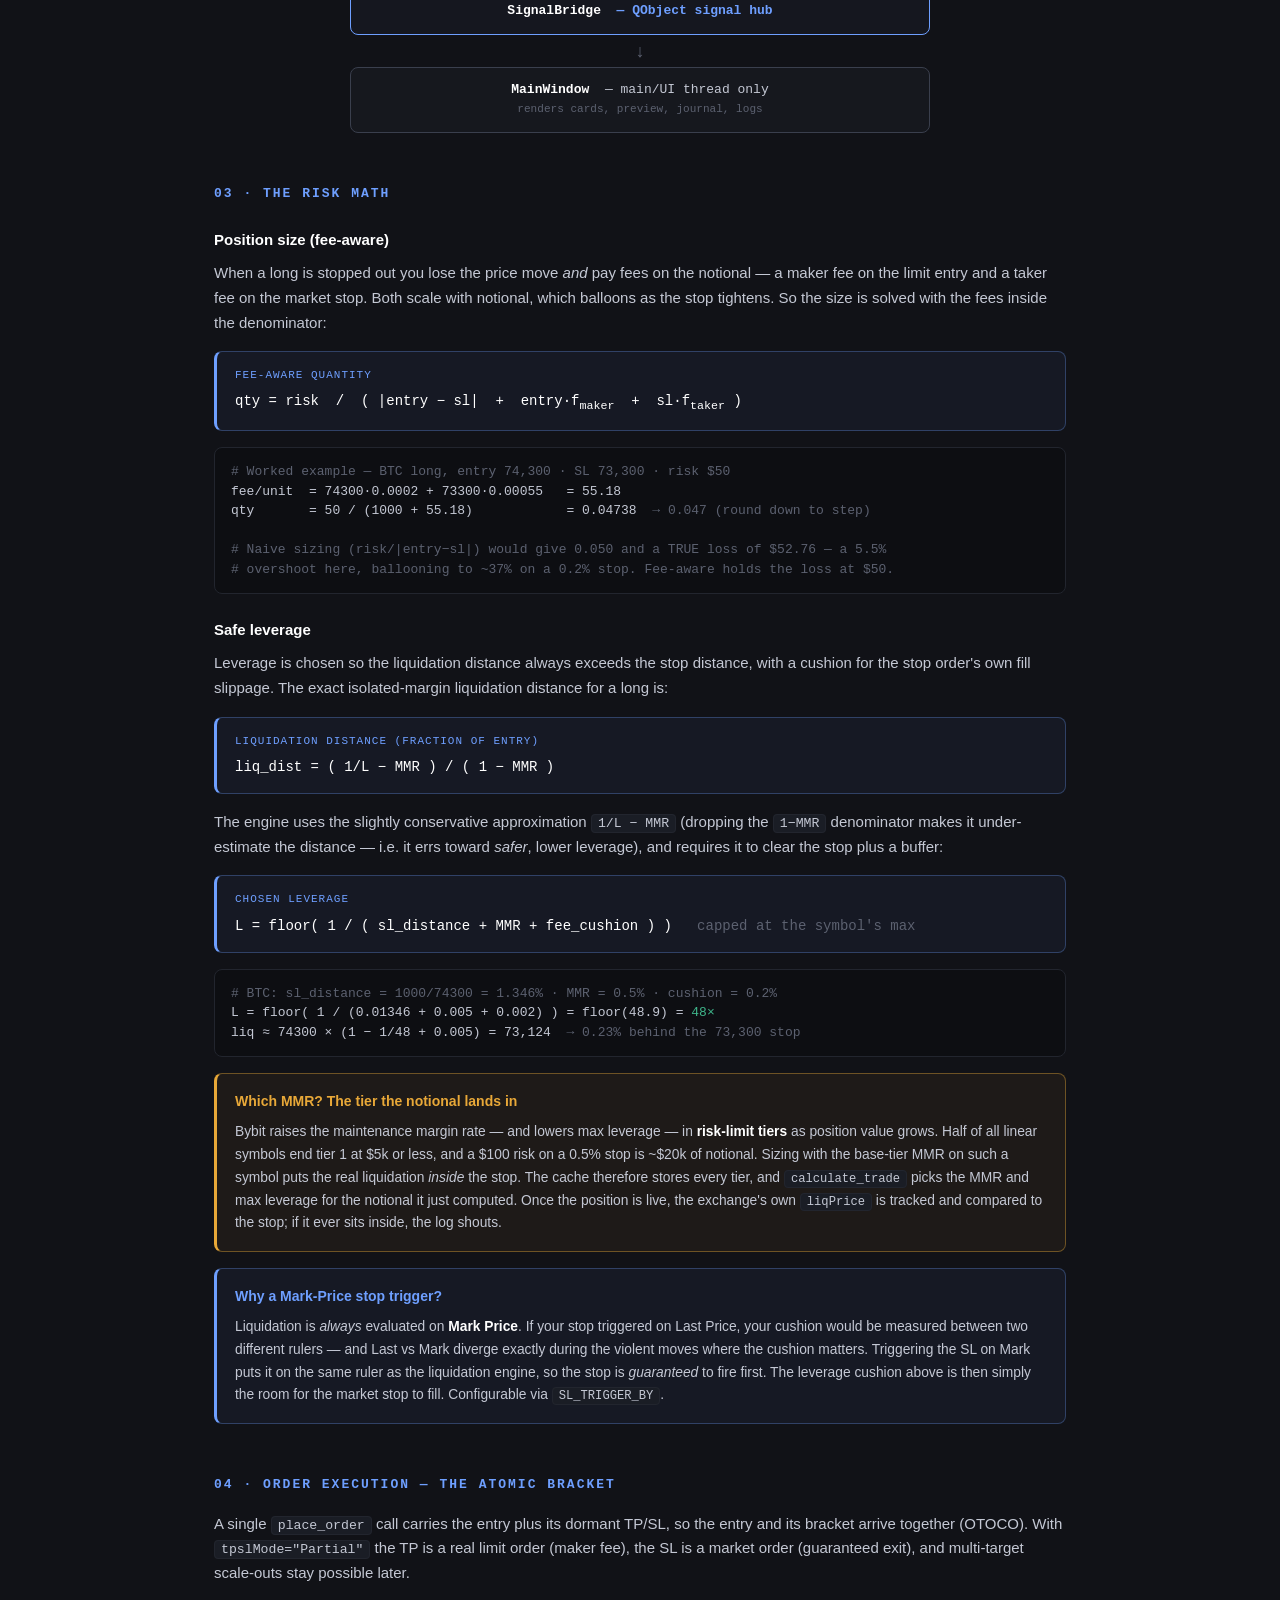
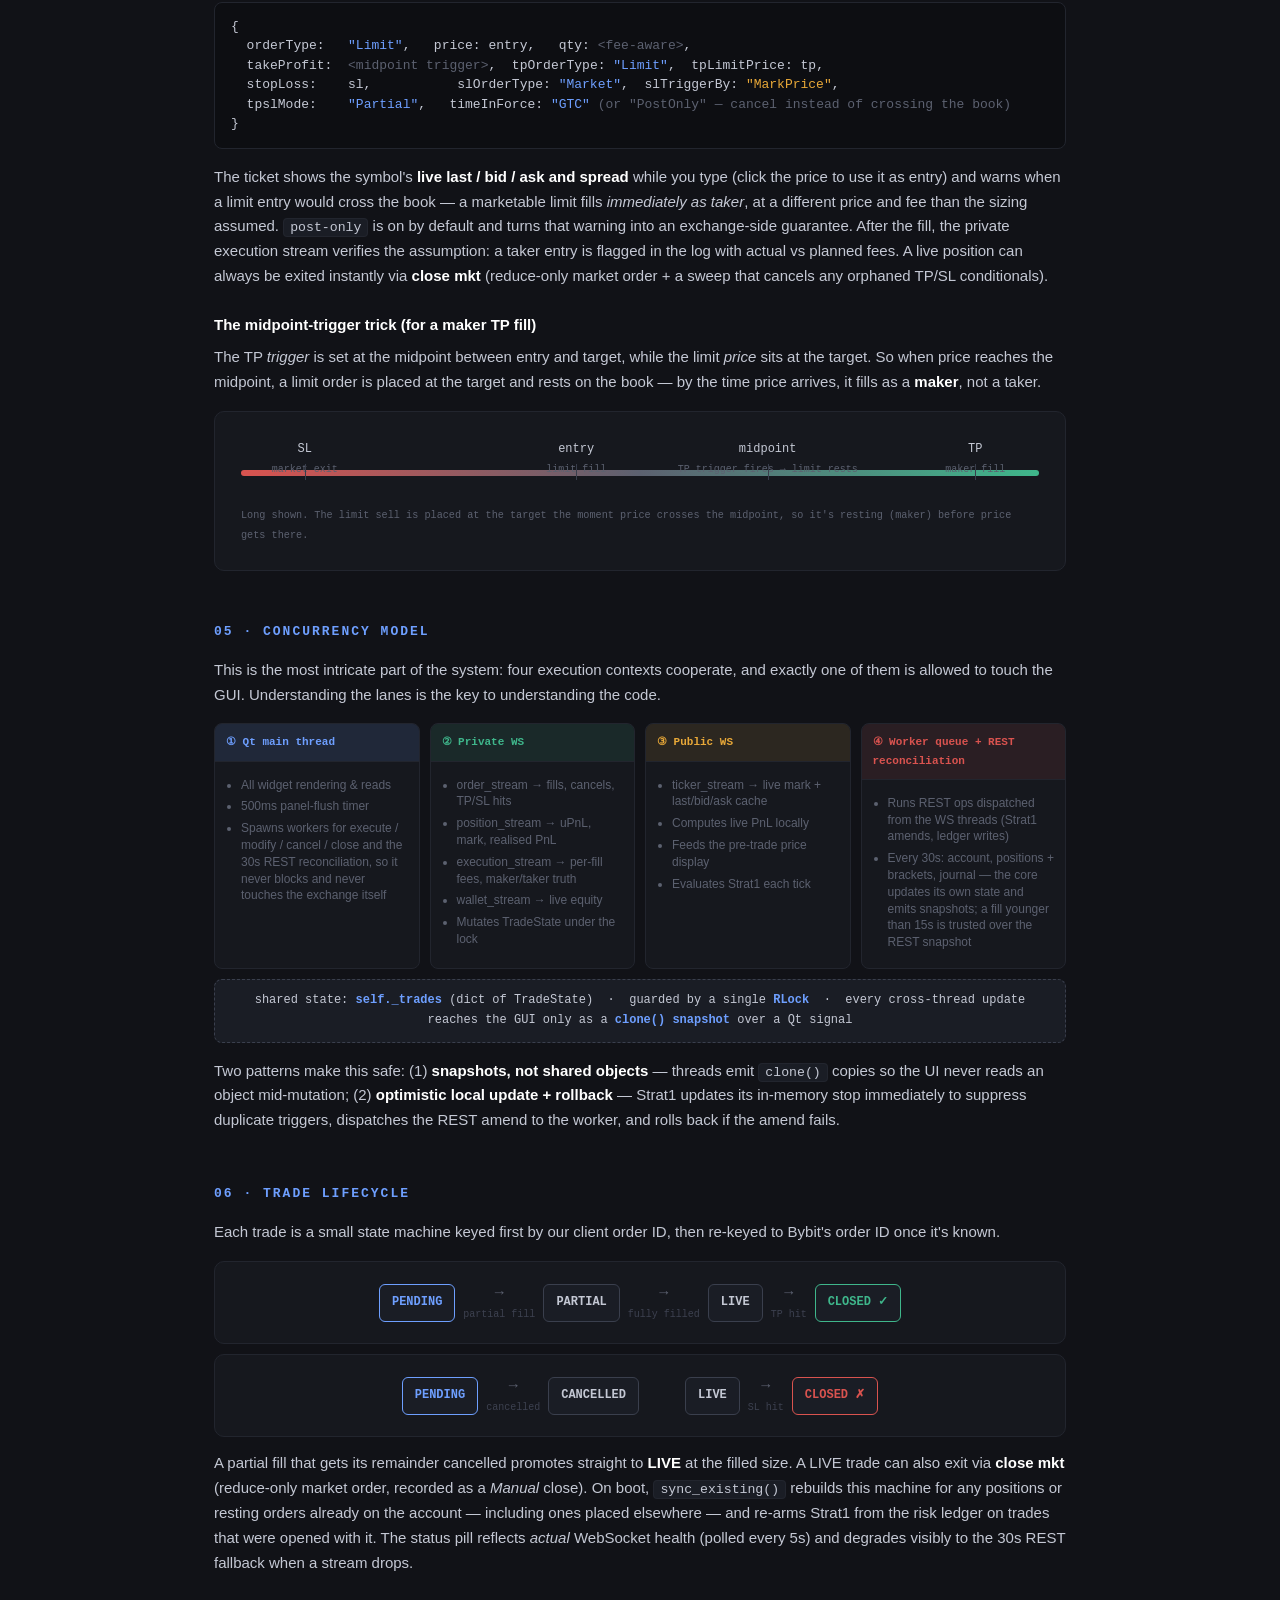
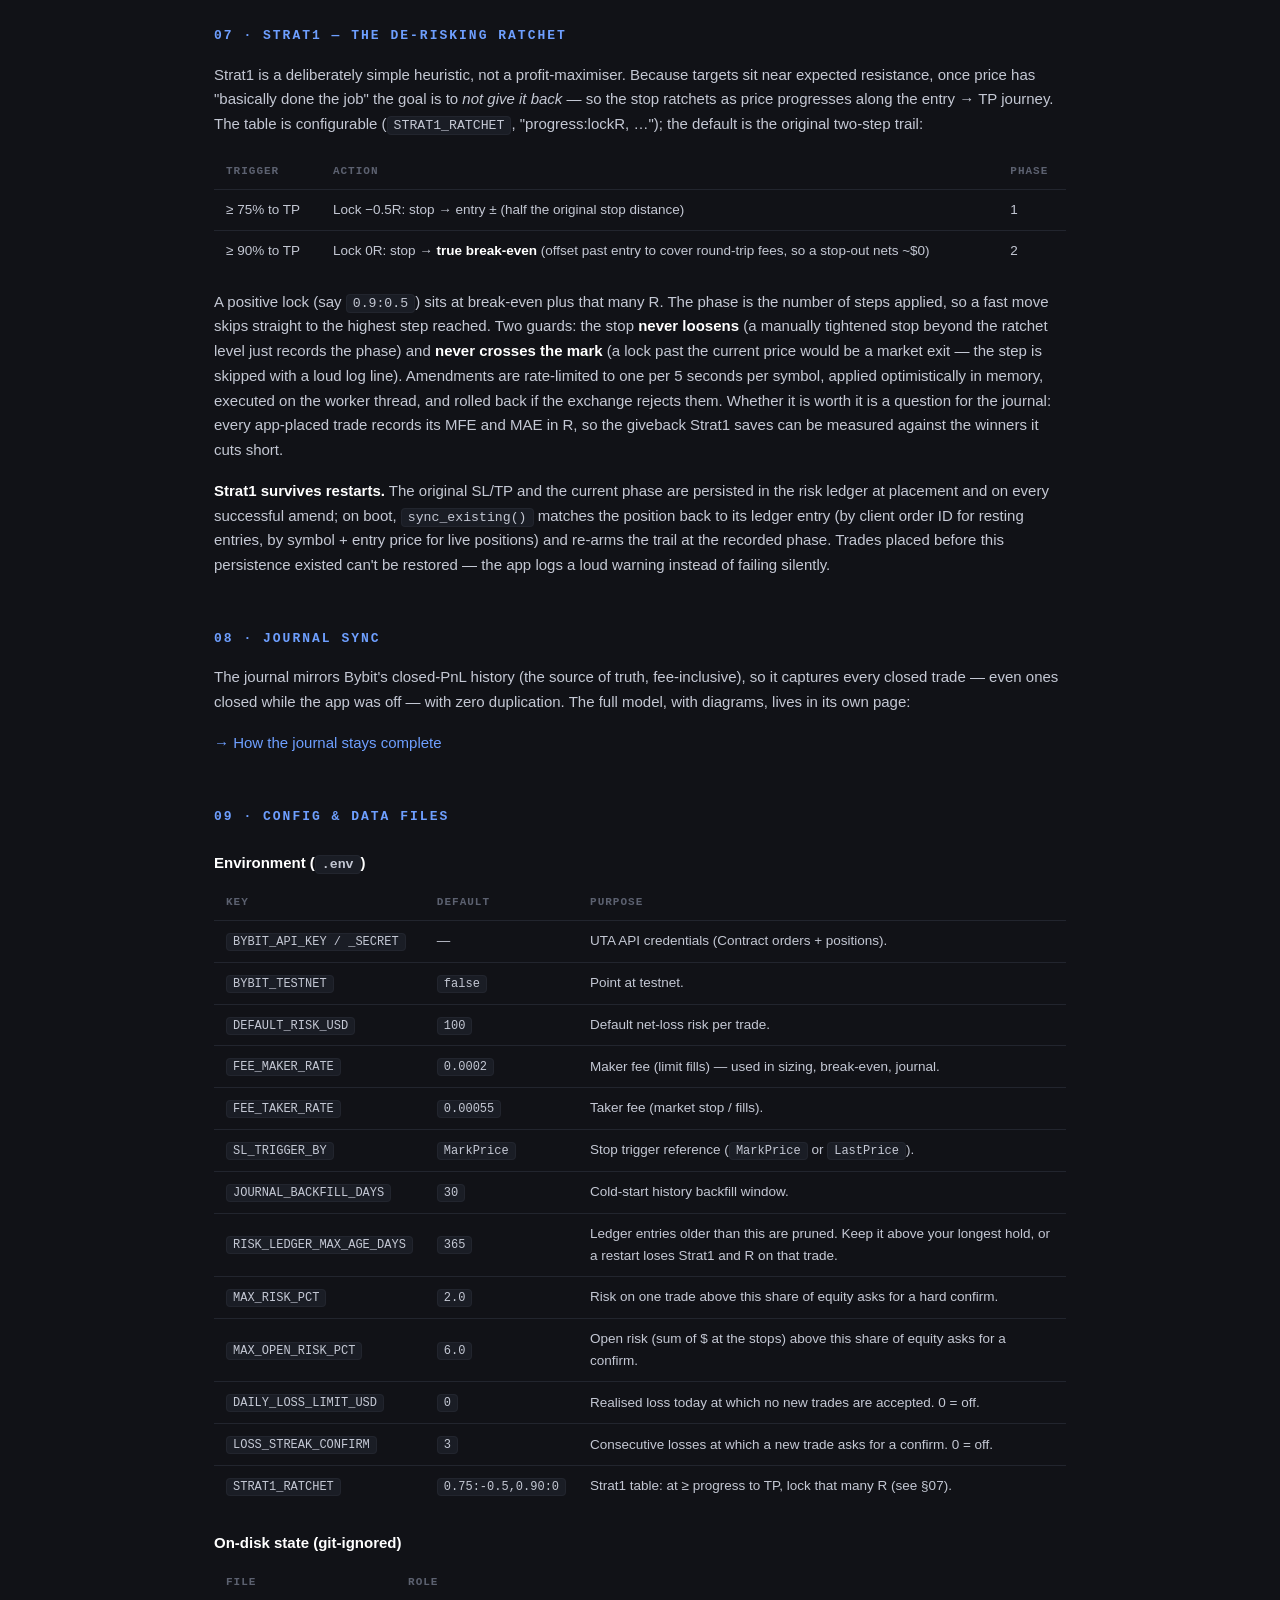
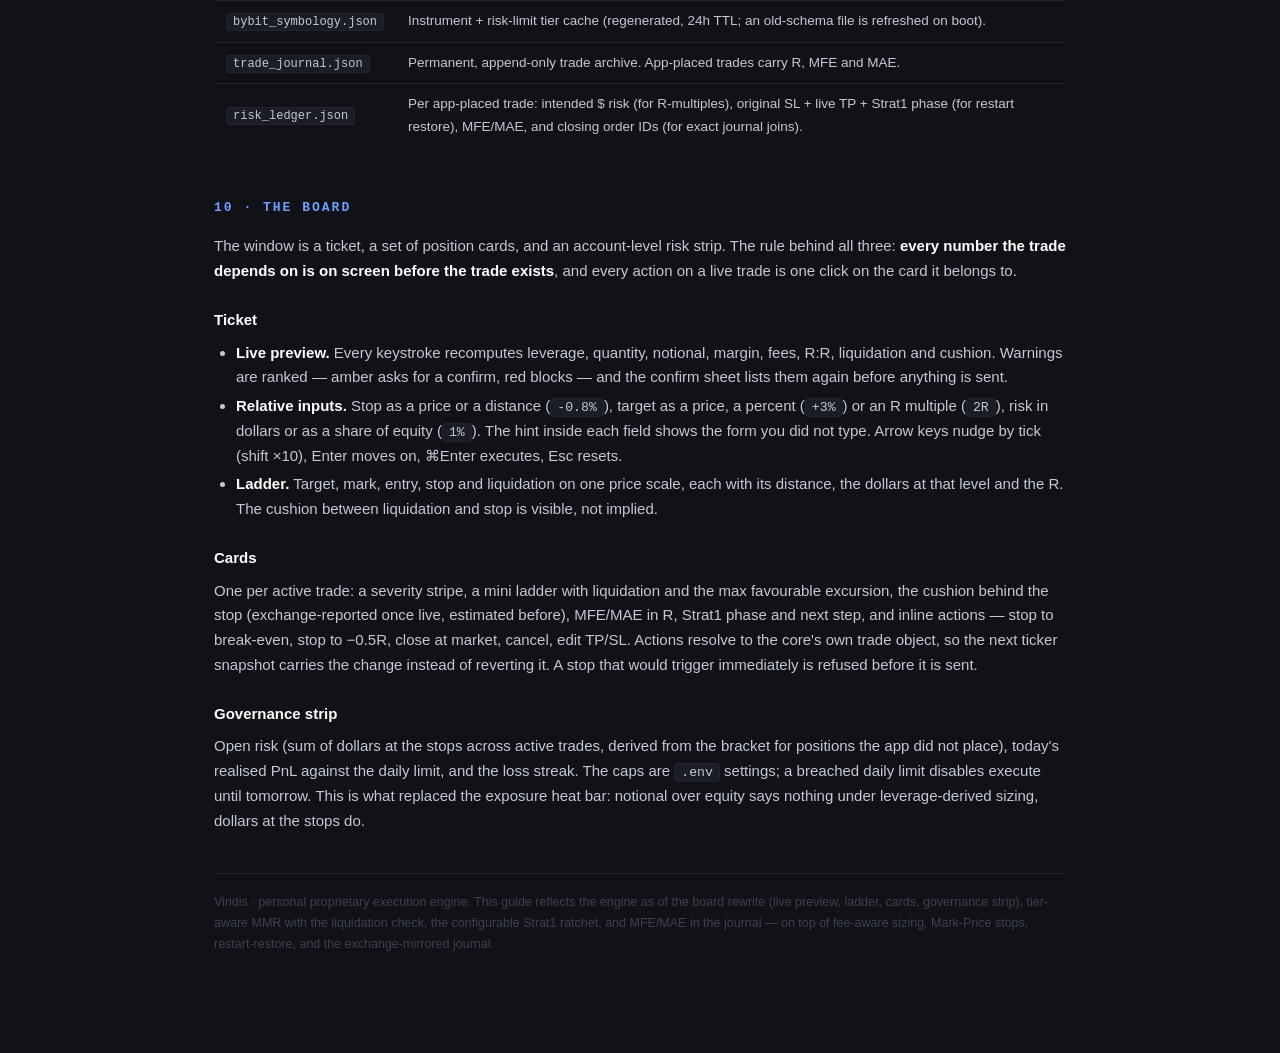
==== commit 30494118: "Review pass: core owns every exchange call, views split out, dead state gone - execute_bracket abort" ====
--- a/docs/index.html
+++ b/docs/index.html
@@ -53,8 +53,8 @@
     <div class="mod"><div class="fn">cache_engine.py</div><div class="ds">Instrument symbology + every risk-limit tier per symbol (MMR, max leverage, cap). Paginated pull, cached to disk (24h TTL), O(1) lookup.</div></div>
     <div class="mod"><div class="fn">trading_core.py</div><div class="ds">The engine: risk math, OTOCO execution, REST + dual WebSocket state machine, Strat1 ratchet, risk ledger, journal reconciliation. No GUI. The single writer of trade state.</div></div>
     <div class="mod"><div class="fn">journal.py</div><div class="ds">Append-only trade journal, deduped by closing order ID, mirrored from Bybit's closed-PnL. Stats, windows, streaks, R / MFE / MAE.</div></div>
-    <div class="mod"><div class="fn">main.py</div><div class="ds">PyQt6 board: the ticket with its live preview and ladder, position cards with inline actions, the governance strip, stats strip and log drawer.</div></div>
-    <div class="mod"><div class="fn">theme.py · widgets.py</div><div class="ds">Palette + stylesheet, and the painted widgets: ladder, mini ladder, R histogram, equity curve, hinted inputs, meters.</div></div>
+    <div class="mod"><div class="fn">main.py</div><div class="ds">PyQt6 window: the ticket with its live preview and ladder, the board of cards, the governance strip, stats strip and log drawer. Holds snapshots only.</div></div>
+    <div class="mod"><div class="fn">theme.py · widgets.py · views.py</div><div class="ds">Palette + stylesheet; painted primitives (ladder, mini ladder, R histogram, equity curve, hinted input, meter); composite views (trade card, journal dialog) and text formatting.</div></div>
     <div class="mod"><div class="fn">tests/</div><div class="ds">Unit tests for the pure math — sizing, tiers, cushion, relative inputs, ratchet, journal join. <code>python -m unittest discover -s tests</code></div></div>
     <div class="mod"><div class="fn">test_trade.py</div><div class="ds">CLI dry-run harness: prints the exact payload, leverage, margin, and fee estimate before optionally firing.</div></div>
   </div>
@@ -164,9 +164,8 @@
       <div class="h">① Qt main thread</div>
       <ul>
         <li>All widget rendering &amp; reads</li>
-        <li>30s position-sync timer</li>
         <li>500ms panel-flush timer</li>
-        <li>Spawns workers for execute / modify / cancel so it never blocks</li>
+        <li>Spawns workers for execute / modify / cancel / close and the 30s REST reconciliation, so it never blocks and never touches the exchange itself</li>
       </ul>
     </div>
     <div class="lane priv">
@@ -189,10 +188,10 @@
       </ul>
     </div>
     <div class="lane work">
-      <div class="h">④ Worker queue</div>
+      <div class="h">④ Worker queue + REST reconciliation</div>
       <ul>
-        <li>Runs REST ops dispatched from the WS threads (e.g. Strat1 amends)</li>
-        <li>Keeps slow REST off the WS callbacks</li>
+        <li>Runs REST ops dispatched from the WS threads (Strat1 amends, ledger writes)</li>
+        <li>Every 30s: account, positions + brackets, journal — the core updates its own state and emits snapshots; a fill younger than 15s is trusted over the REST snapshot</li>
       </ul>
     </div>
   </div>
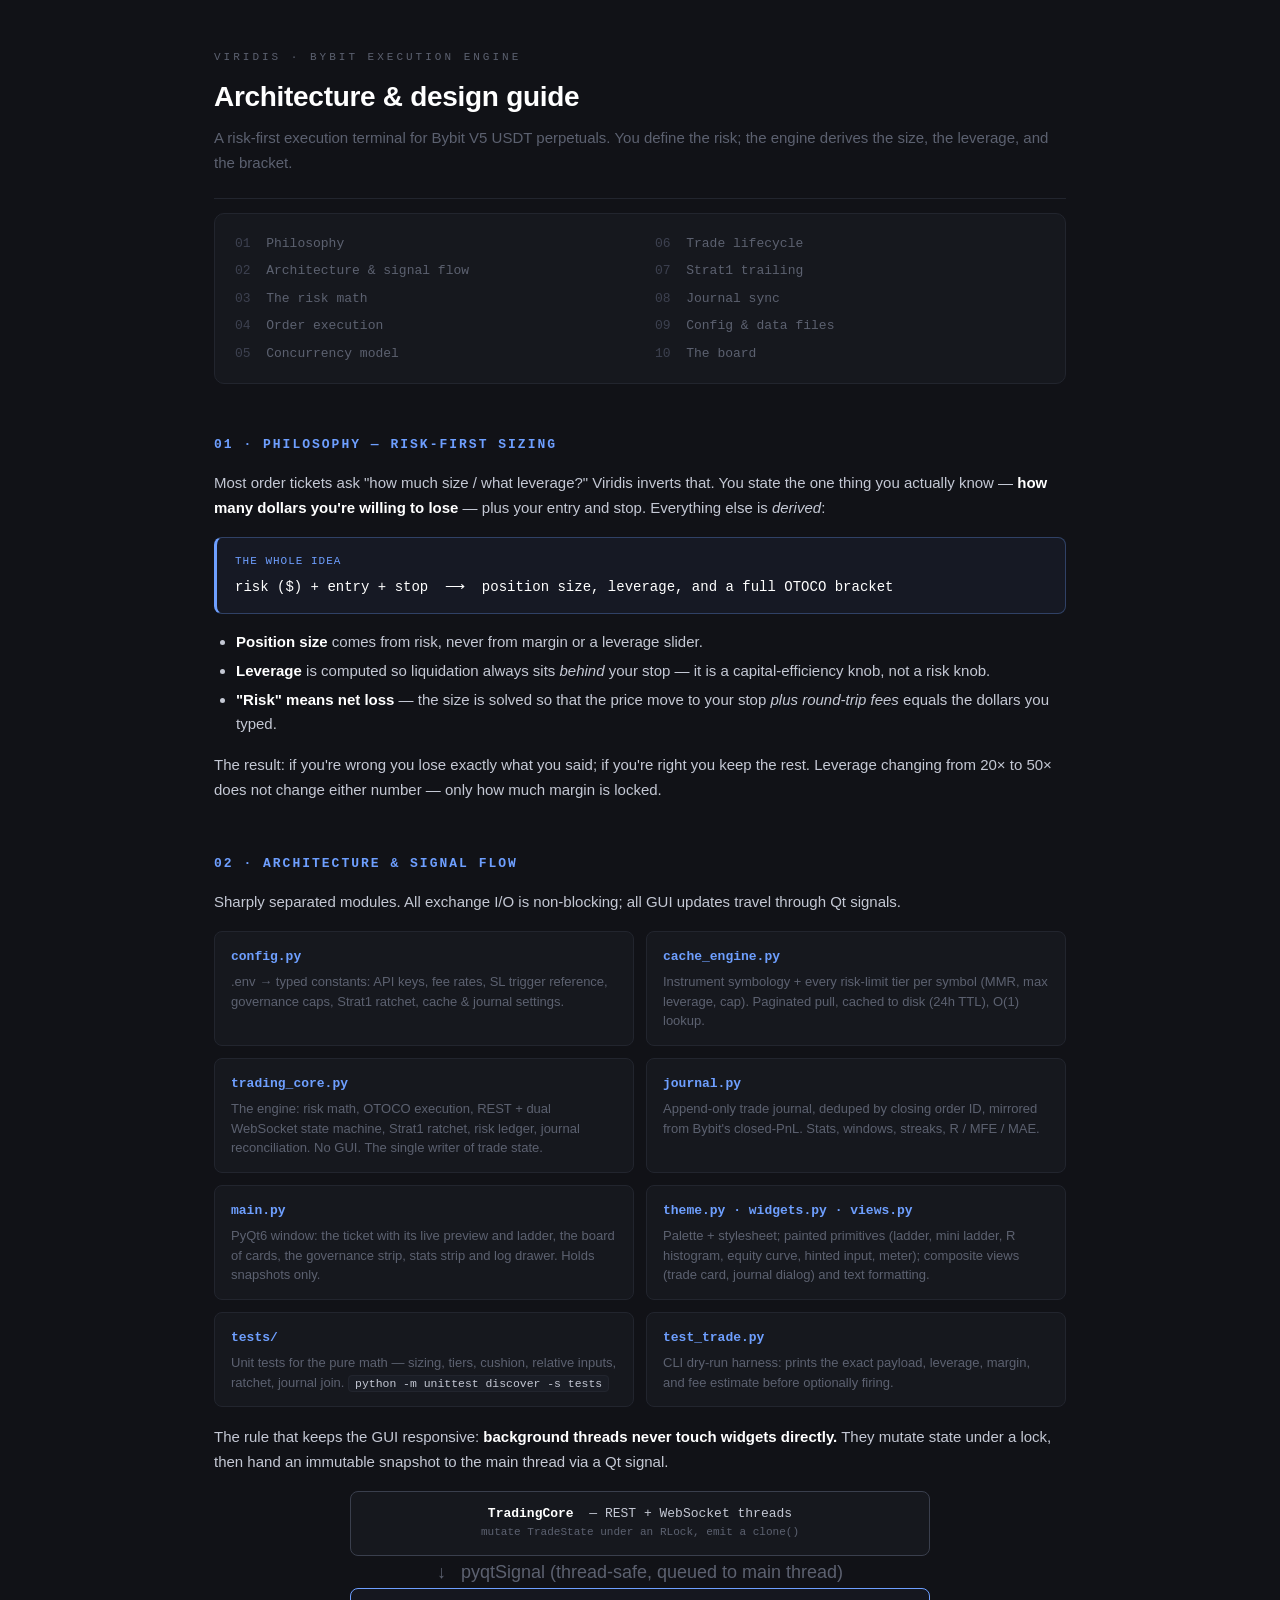
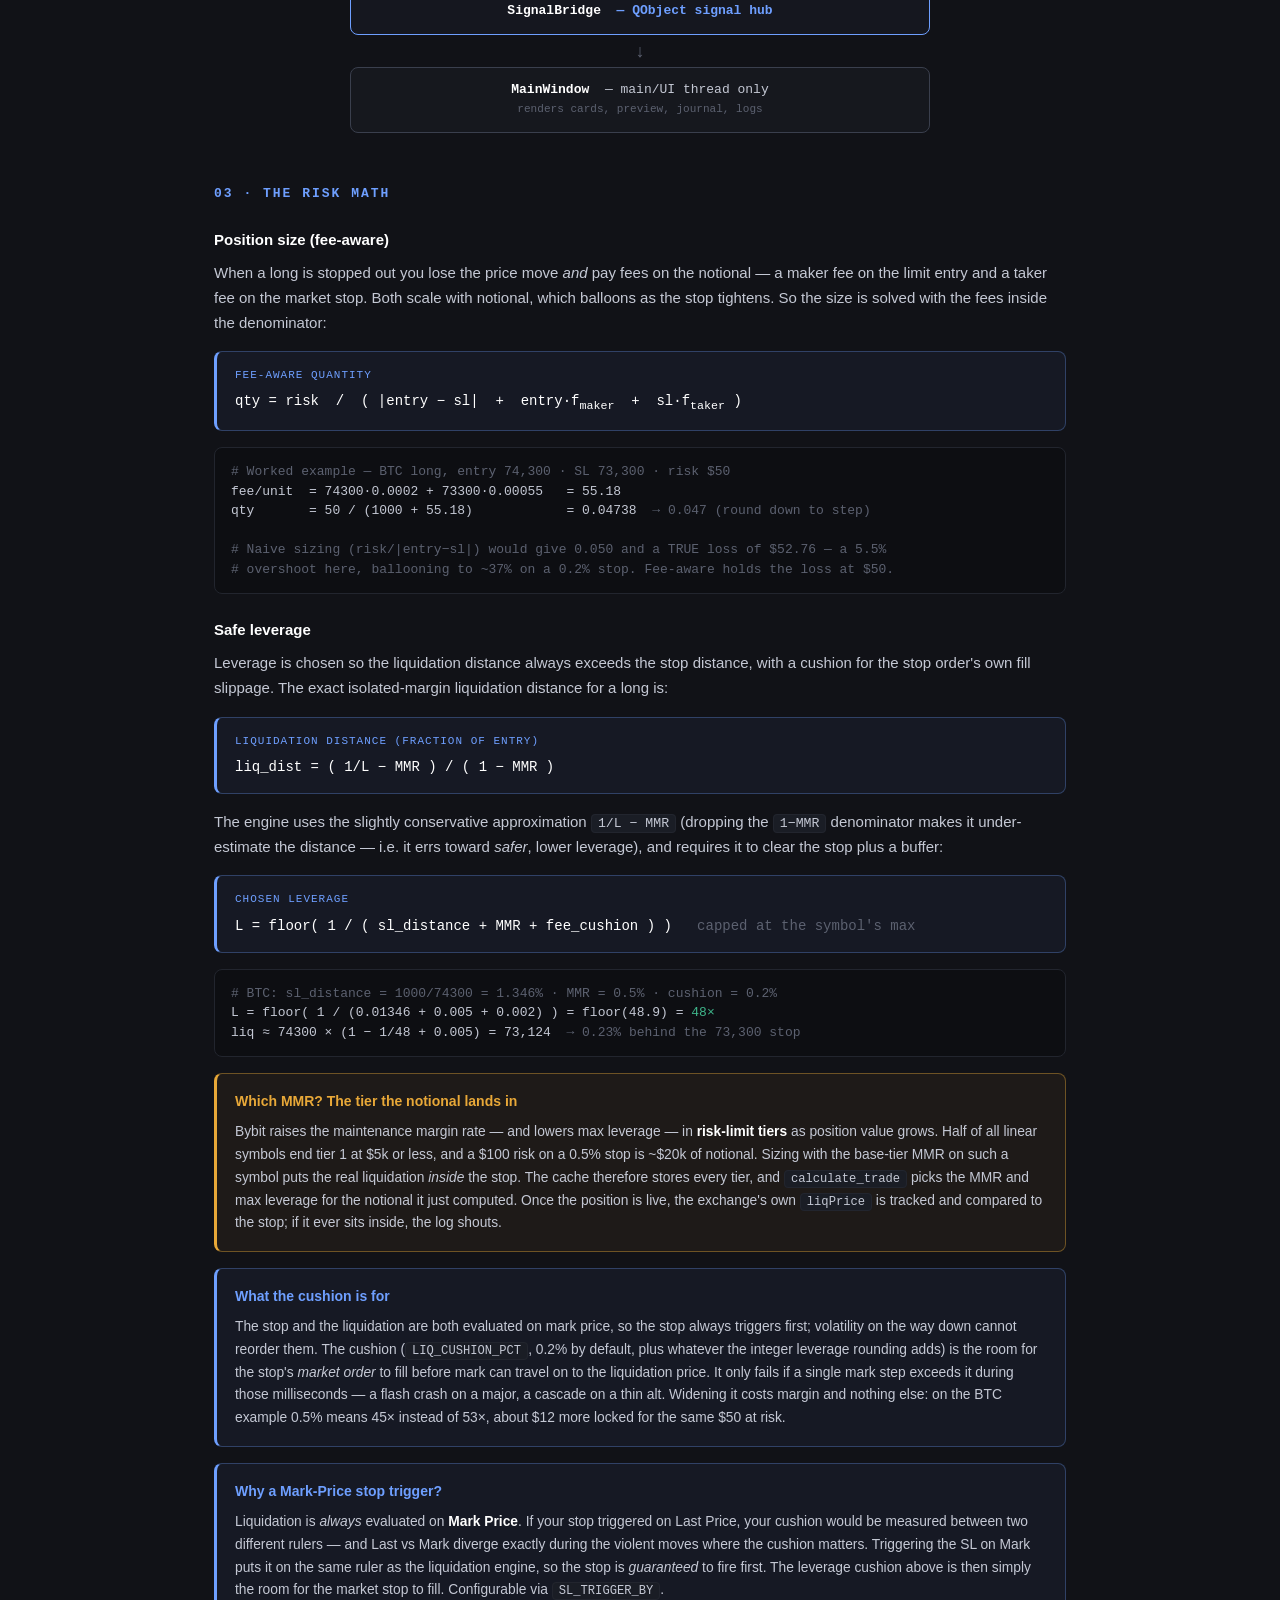
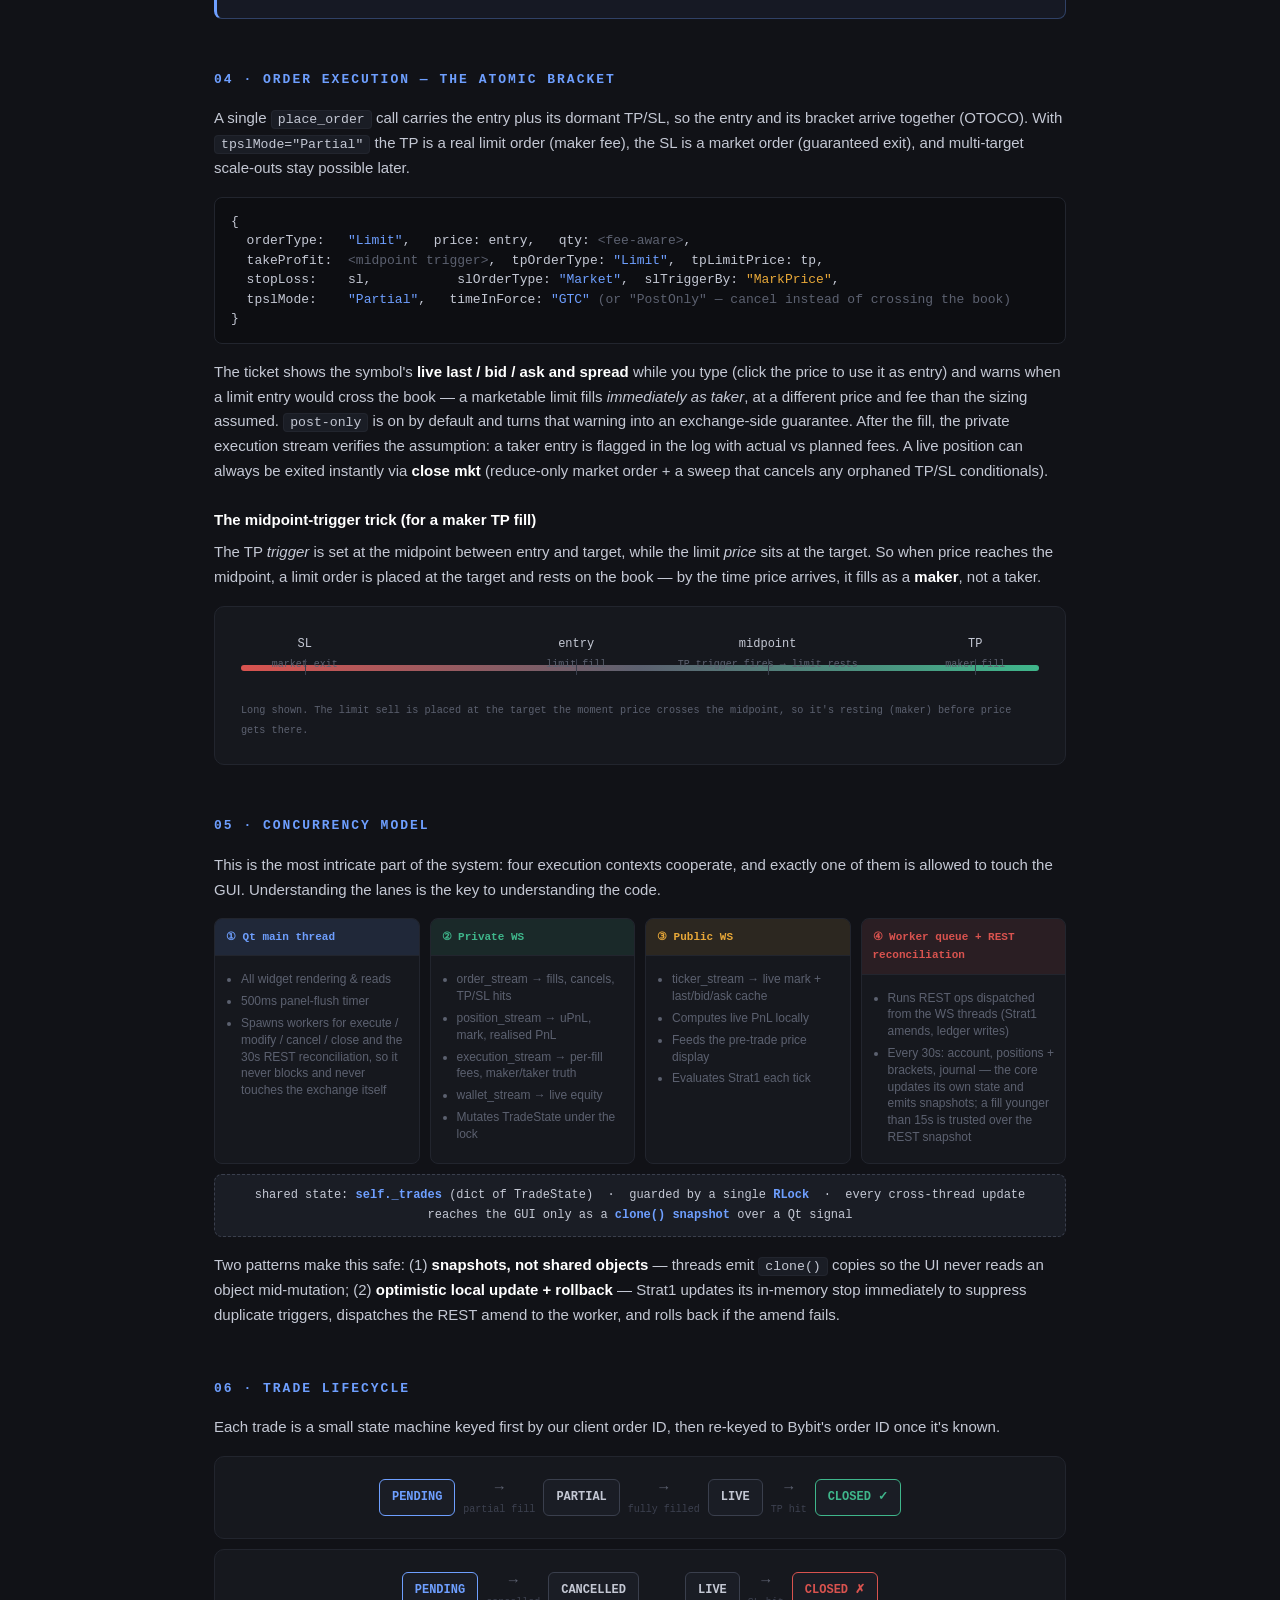
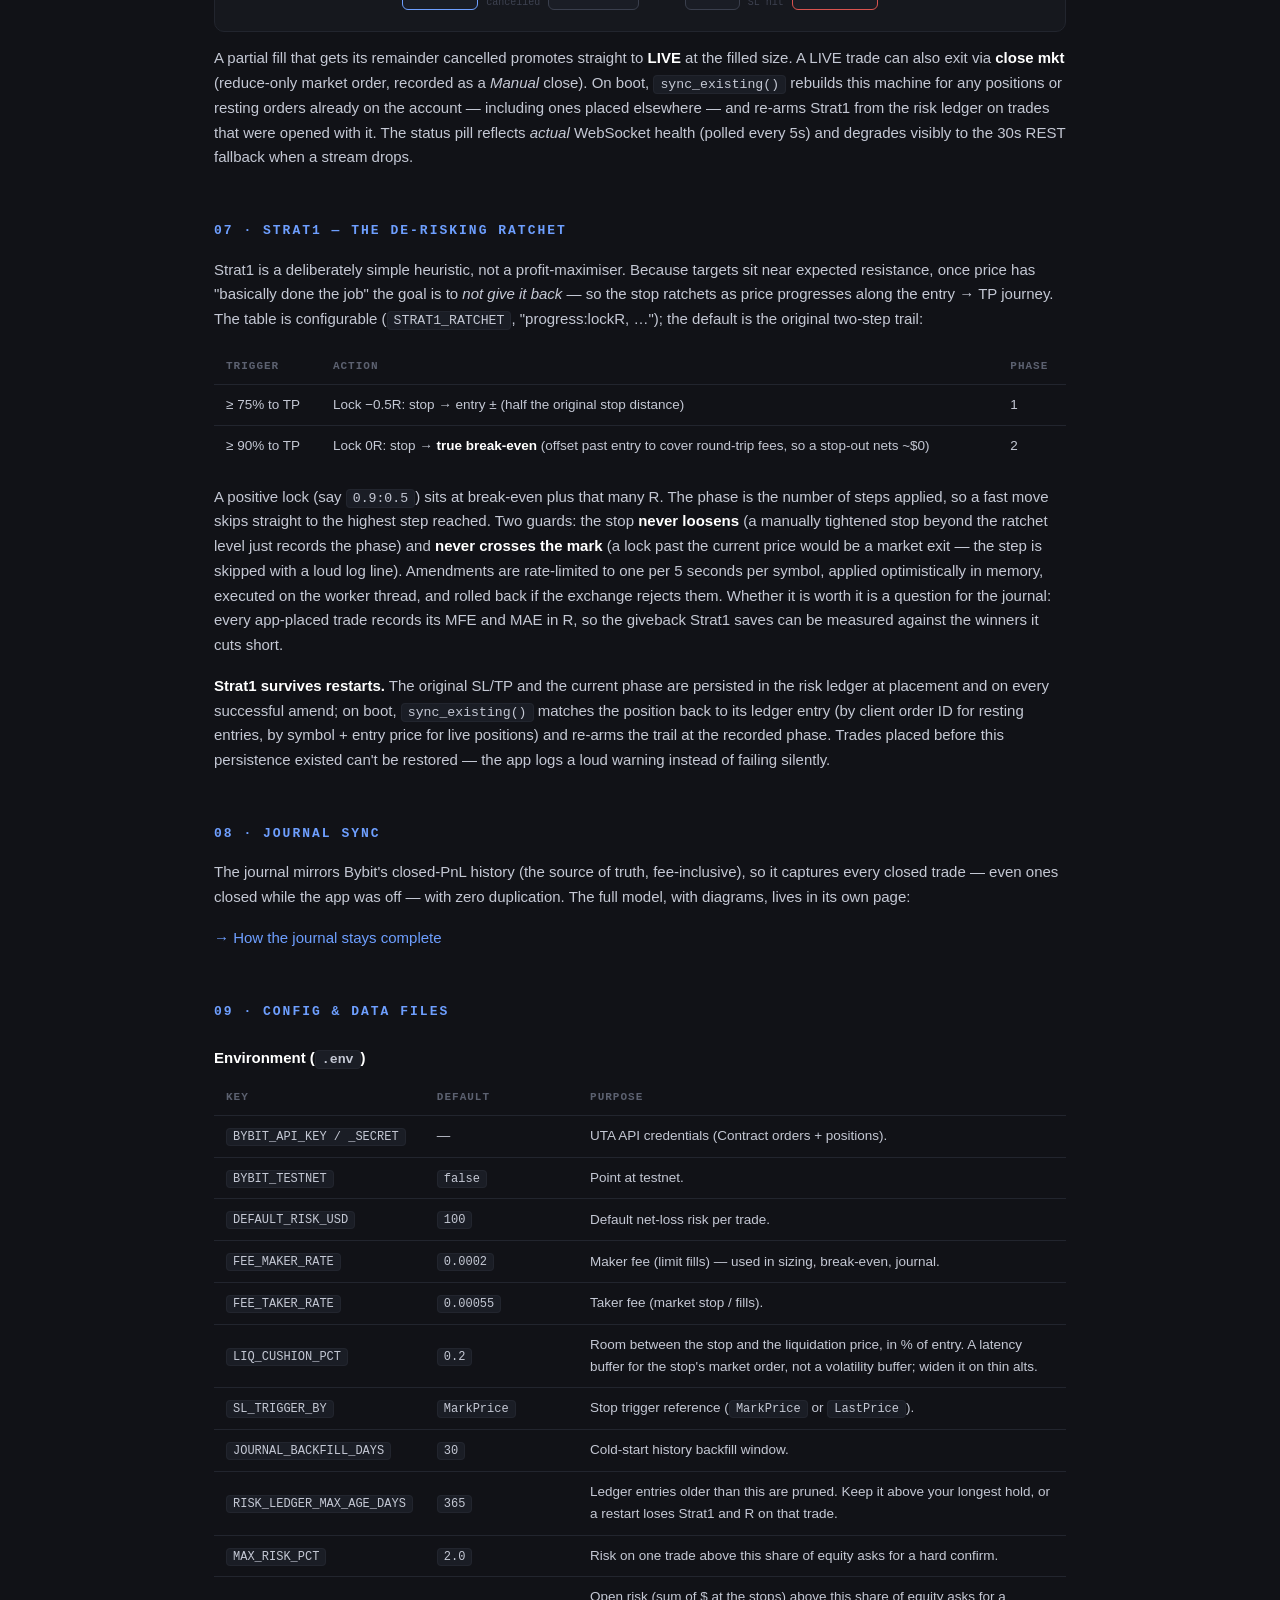
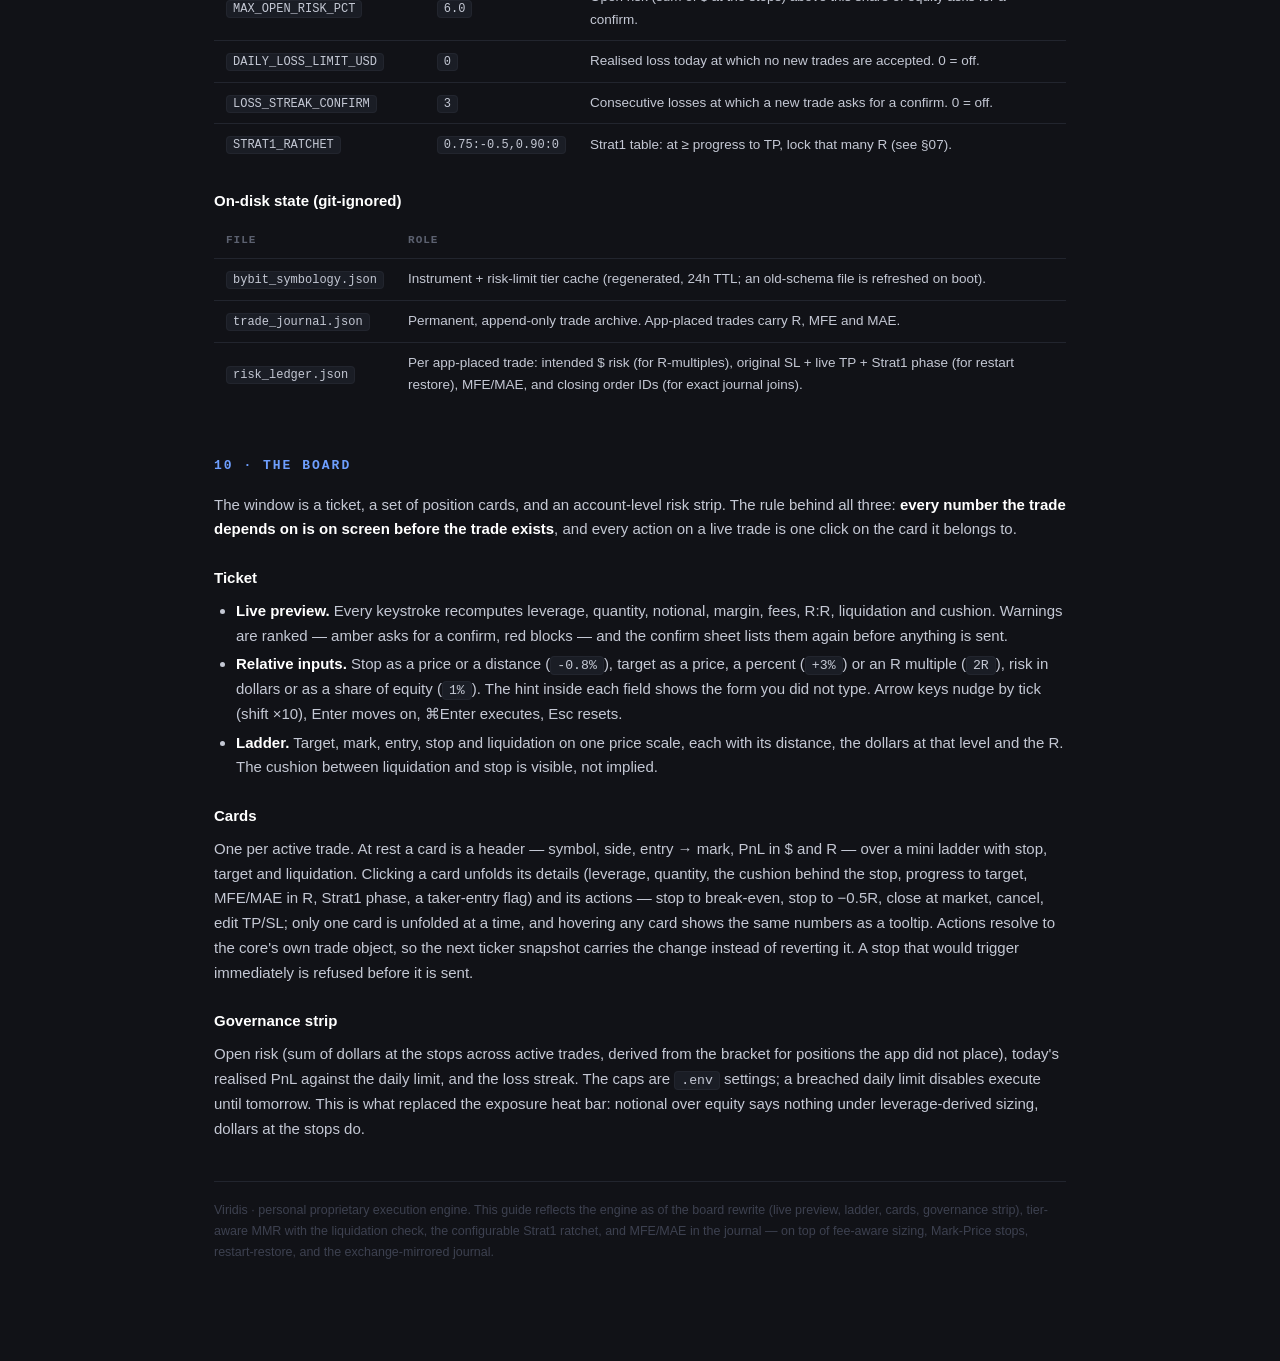
==== commit 18104465: "Two-state trade cards; the liquidation cushion becomes LIQ_CUSHION_PCT - a card at rest is one heade" ====
--- a/docs/index.html
+++ b/docs/index.html
@@ -112,6 +112,16 @@
     <em>inside</em> the stop. The cache therefore stores every tier, and <code>calculate_trade</code> picks the
     MMR and max leverage for the notional it just computed. Once the position is live, the exchange's own
     <code>liqPrice</code> is tracked and compared to the stop; if it ever sits inside, the log shouts.</p>
+  </div>
+  <div class="callout info">
+    <h3>What the cushion is for</h3>
+    <p>The stop and the liquidation are both evaluated on mark price, so the stop always triggers first;
+    volatility on the way down cannot reorder them. The cushion (<code>LIQ_CUSHION_PCT</code>, 0.2% by
+    default, plus whatever the integer leverage rounding adds) is the room for the stop's <em>market order</em>
+    to fill before mark can travel on to the liquidation price. It only fails if a single mark step exceeds
+    it during those milliseconds — a flash crash on a major, a cascade on a thin alt. Widening it costs
+    margin and nothing else: on the BTC example 0.5% means 45× instead of 53×, about $12 more locked for
+    the same $50 at risk.</p>
   </div>
   <div class="callout info">
     <h3>Why a Mark-Price stop trigger?</h3>
@@ -275,6 +285,7 @@
     <tr><td><code>DEFAULT_RISK_USD</code></td><td><code>100</code></td><td>Default net-loss risk per trade.</td></tr>
     <tr><td><code>FEE_MAKER_RATE</code></td><td><code>0.0002</code></td><td>Maker fee (limit fills) — used in sizing, break-even, journal.</td></tr>
     <tr><td><code>FEE_TAKER_RATE</code></td><td><code>0.00055</code></td><td>Taker fee (market stop / fills).</td></tr>
+    <tr><td><code>LIQ_CUSHION_PCT</code></td><td><code>0.2</code></td><td>Room between the stop and the liquidation price, in % of entry. A latency buffer for the stop's market order, not a volatility buffer; widen it on thin alts.</td></tr>
     <tr><td><code>SL_TRIGGER_BY</code></td><td><code>MarkPrice</code></td><td>Stop trigger reference (<code>MarkPrice</code> or <code>LastPrice</code>).</td></tr>
     <tr><td><code>JOURNAL_BACKFILL_DAYS</code></td><td><code>30</code></td><td>Cold-start history backfill window.</td></tr>
     <tr><td><code>RISK_LEDGER_MAX_AGE_DAYS</code></td><td><code>365</code></td><td>Ledger entries older than this are pruned. Keep it above your longest hold, or a restart loses Strat1 and R on that trade.</td></tr>
@@ -310,11 +321,13 @@
     the dollars at that level and the R. The cushion between liquidation and stop is visible, not implied.</li>
   </ul>
   <h3>Cards</h3>
-  <p>One per active trade: a severity stripe, a mini ladder with liquidation and the max favourable excursion,
-  the cushion behind the stop (exchange-reported once live, estimated before), MFE/MAE in R, Strat1 phase and
-  next step, and inline actions — stop to break-even, stop to −0.5R, close at market, cancel, edit TP/SL.
-  Actions resolve to the core's own trade object, so the next ticker snapshot carries the change instead of
-  reverting it. A stop that would trigger immediately is refused before it is sent.</p>
+  <p>One per active trade. At rest a card is a header — symbol, side, entry → mark, PnL in $ and R — over a
+  mini ladder with stop, target and liquidation. Clicking a card unfolds its details (leverage, quantity, the
+  cushion behind the stop, progress to target, MFE/MAE in R, Strat1 phase, a taker-entry flag) and its
+  actions — stop to break-even, stop to −0.5R, close at market, cancel, edit TP/SL; only one card is
+  unfolded at a time, and hovering any card shows the same numbers as a tooltip. Actions resolve to the
+  core's own trade object, so the next ticker snapshot carries the change instead of reverting it. A stop
+  that would trigger immediately is refused before it is sent.</p>
   <h3>Governance strip</h3>
   <p>Open risk (sum of dollars at the stops across active trades, derived from the bracket for positions the
   app did not place), today's realised PnL against the daily limit, and the loss streak. The caps are
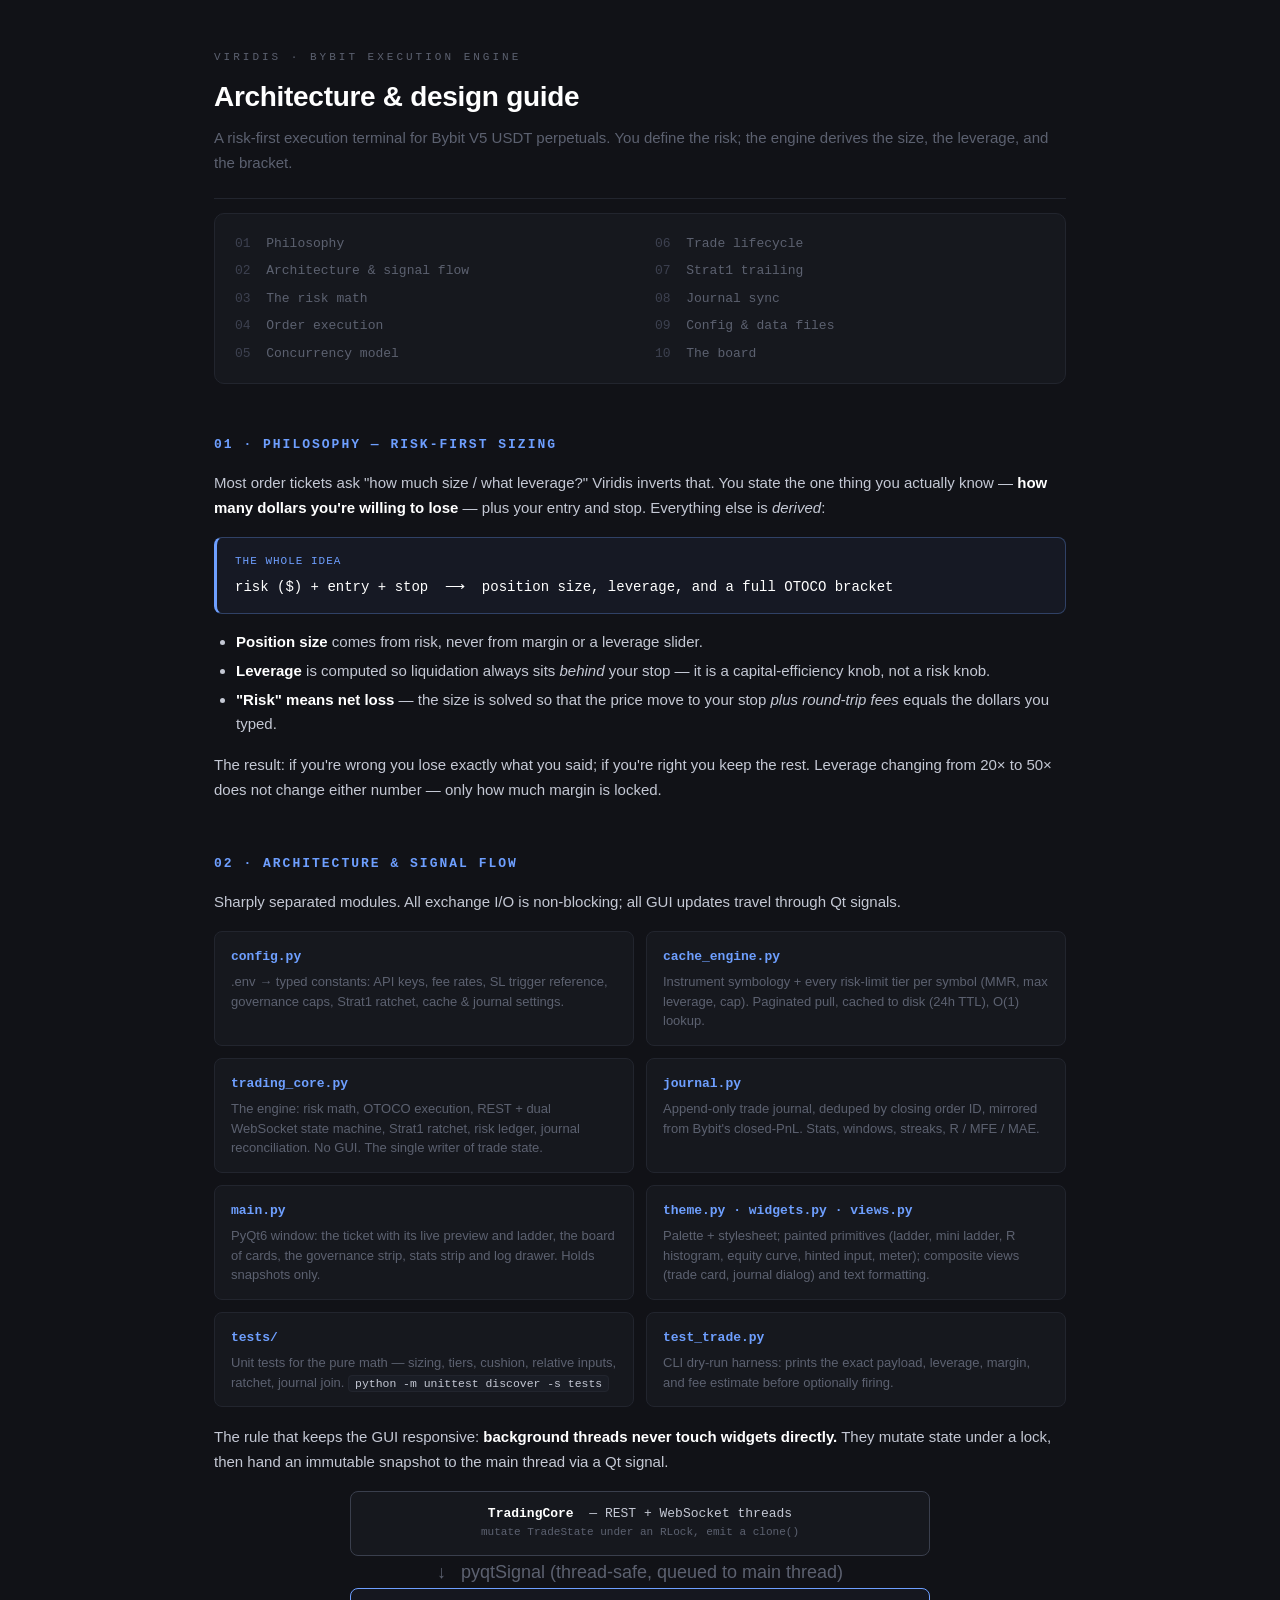
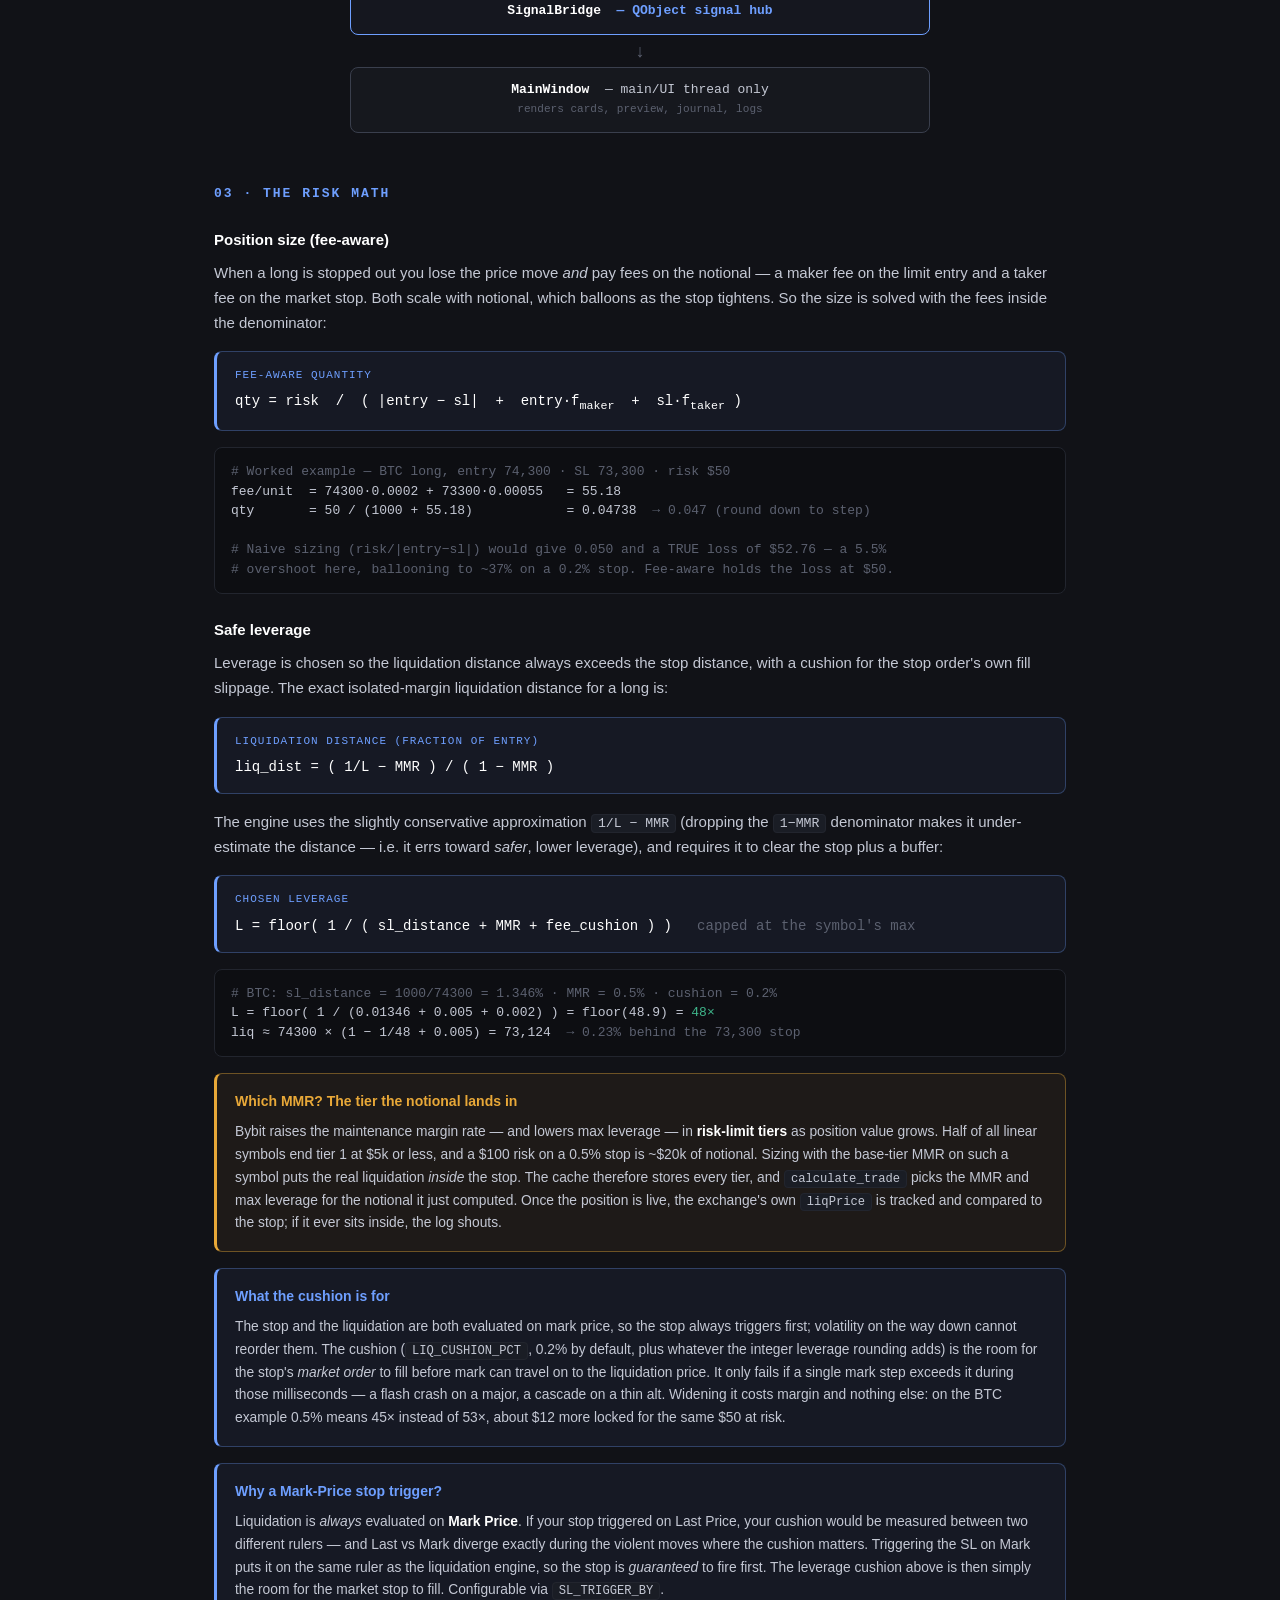
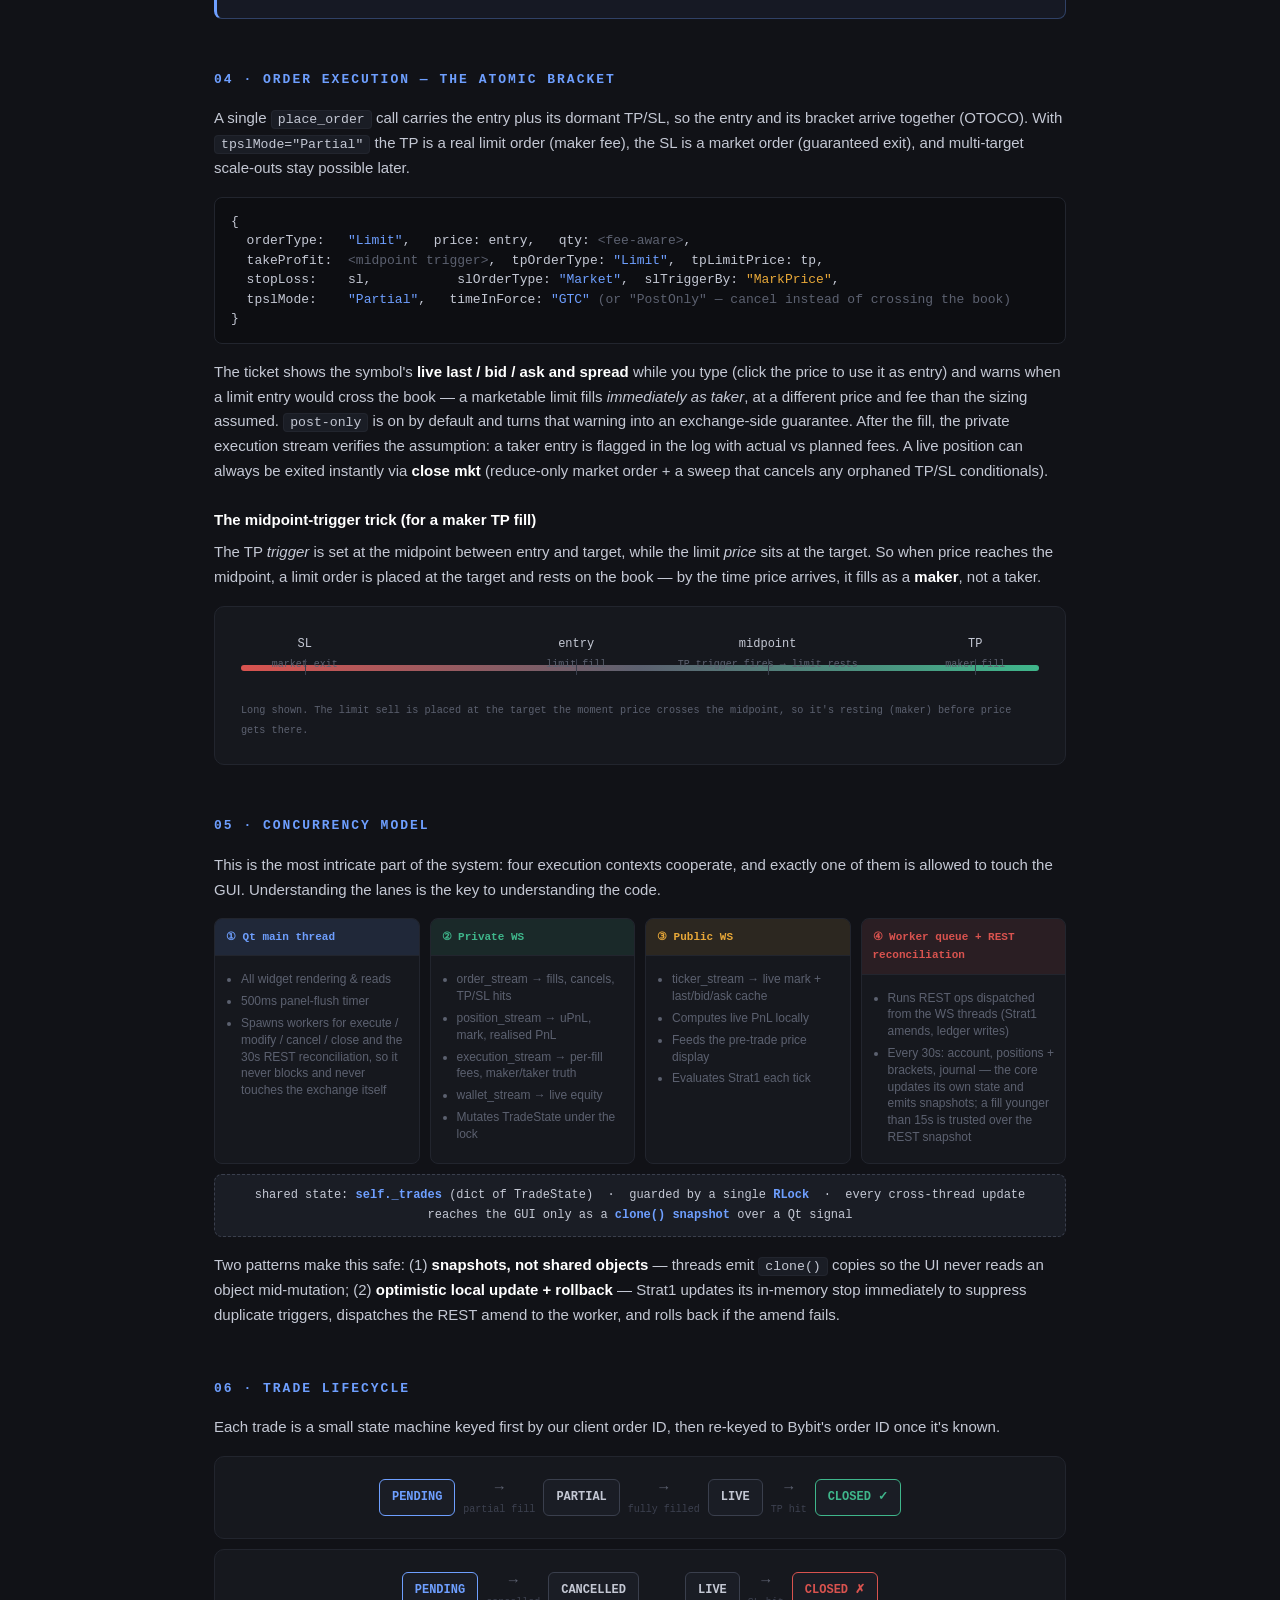
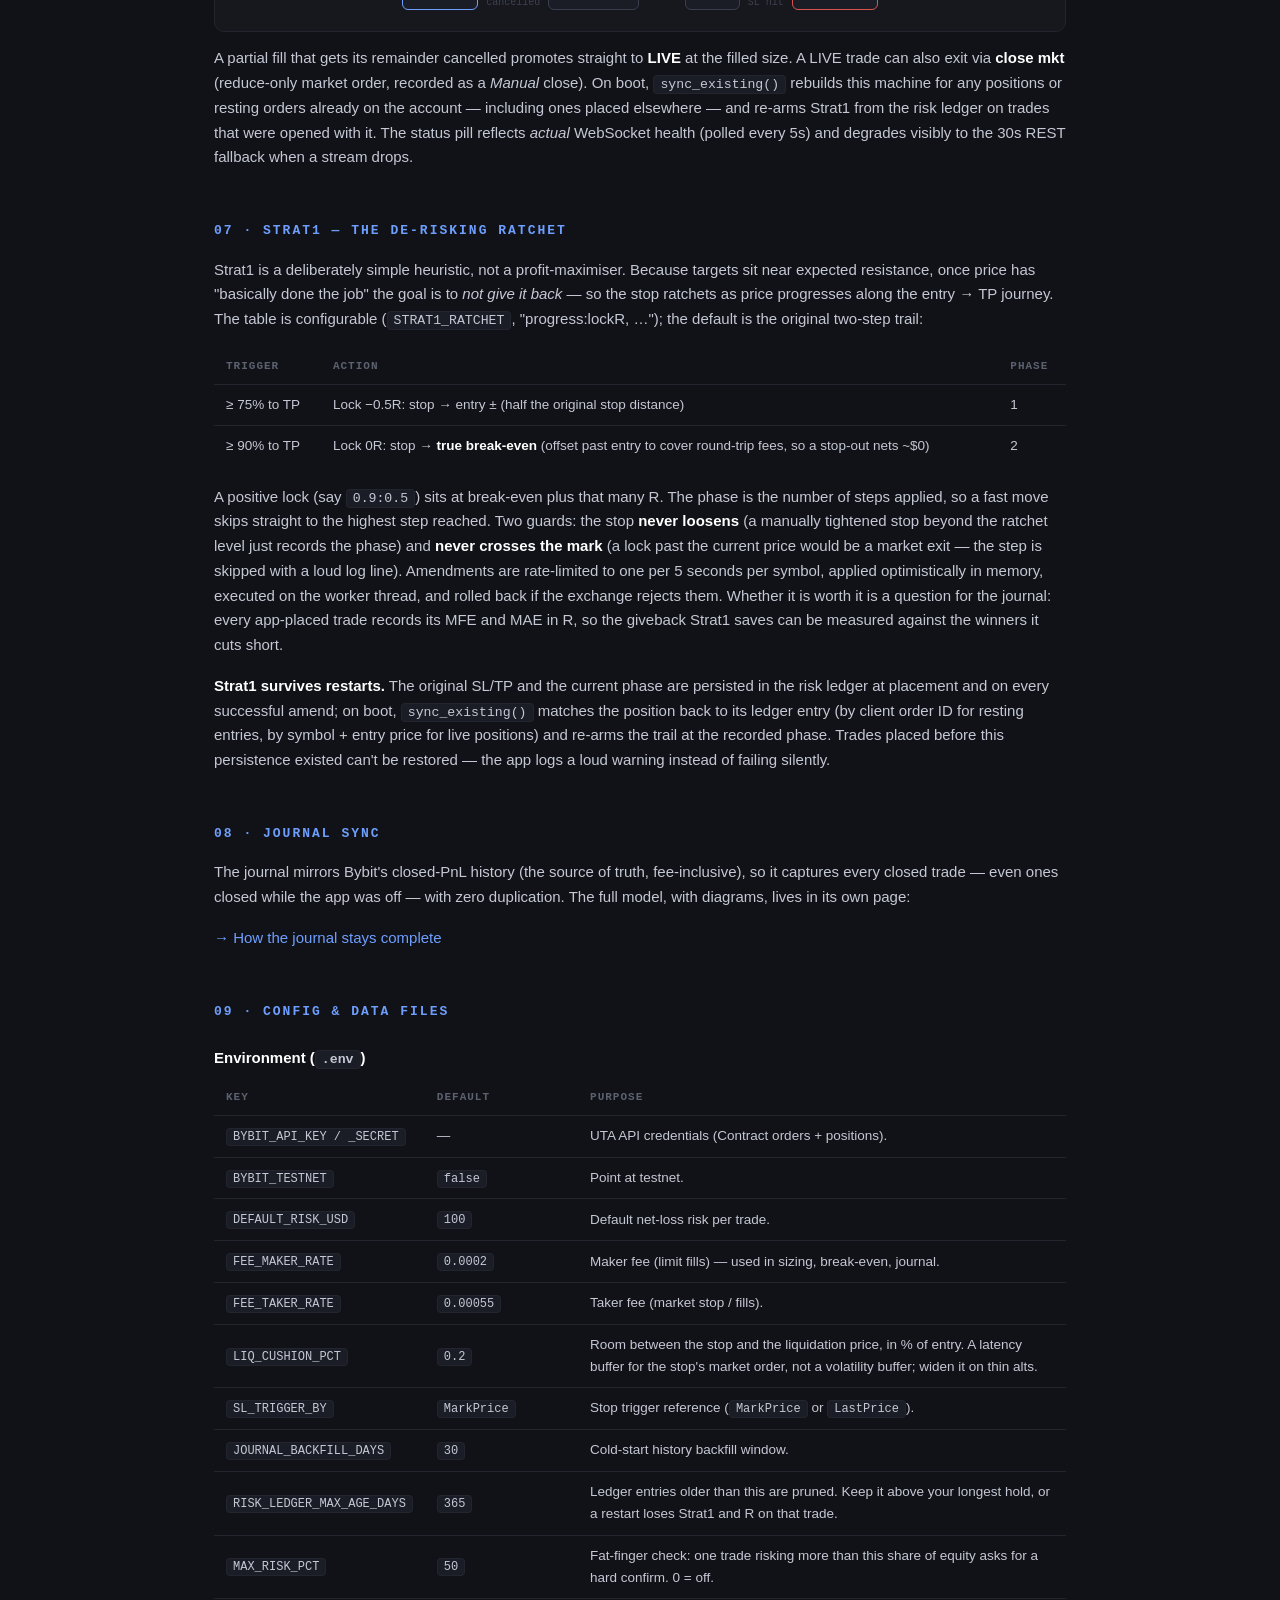
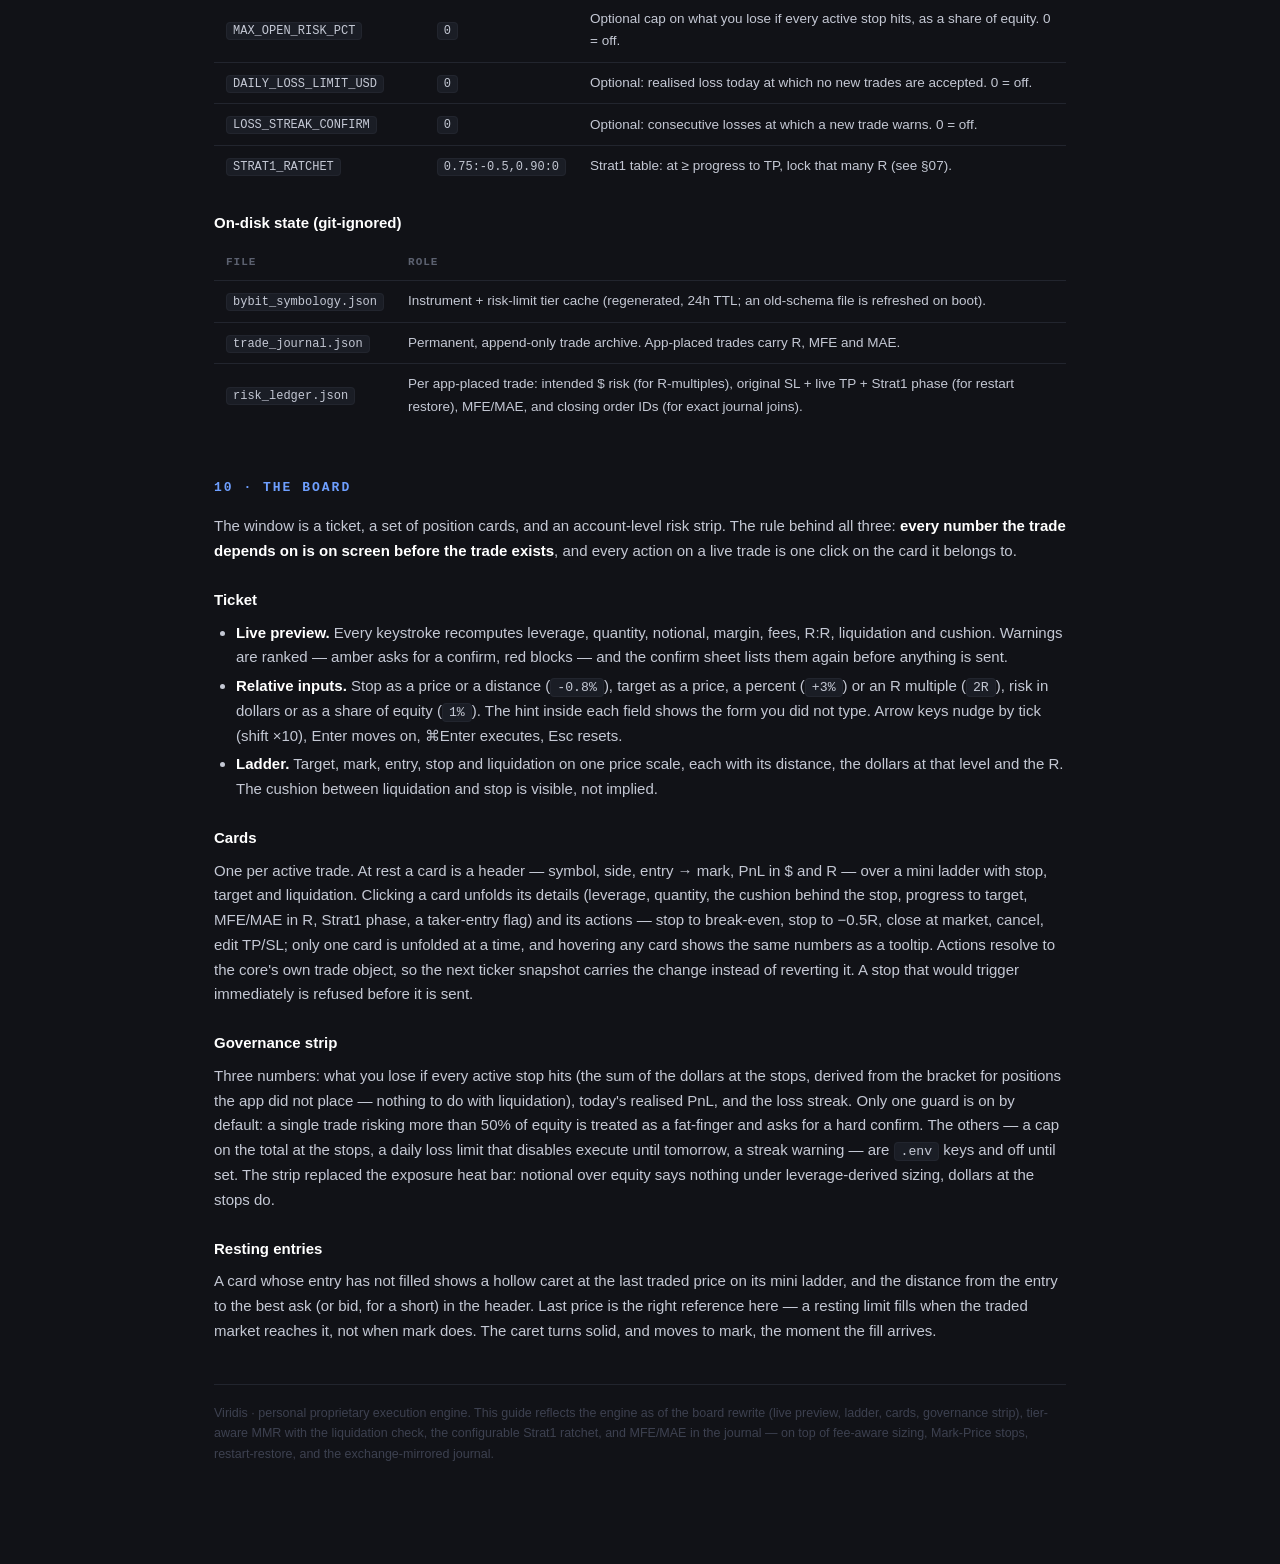
==== commit e3cdbdb9: "Quieter guards by default; resting entries show the last price against them - the only guard on by d" ====
--- a/docs/index.html
+++ b/docs/index.html
@@ -289,10 +289,10 @@
     <tr><td><code>SL_TRIGGER_BY</code></td><td><code>MarkPrice</code></td><td>Stop trigger reference (<code>MarkPrice</code> or <code>LastPrice</code>).</td></tr>
     <tr><td><code>JOURNAL_BACKFILL_DAYS</code></td><td><code>30</code></td><td>Cold-start history backfill window.</td></tr>
     <tr><td><code>RISK_LEDGER_MAX_AGE_DAYS</code></td><td><code>365</code></td><td>Ledger entries older than this are pruned. Keep it above your longest hold, or a restart loses Strat1 and R on that trade.</td></tr>
-    <tr><td><code>MAX_RISK_PCT</code></td><td><code>2.0</code></td><td>Risk on one trade above this share of equity asks for a hard confirm.</td></tr>
-    <tr><td><code>MAX_OPEN_RISK_PCT</code></td><td><code>6.0</code></td><td>Open risk (sum of $ at the stops) above this share of equity asks for a confirm.</td></tr>
-    <tr><td><code>DAILY_LOSS_LIMIT_USD</code></td><td><code>0</code></td><td>Realised loss today at which no new trades are accepted. 0 = off.</td></tr>
-    <tr><td><code>LOSS_STREAK_CONFIRM</code></td><td><code>3</code></td><td>Consecutive losses at which a new trade asks for a confirm. 0 = off.</td></tr>
+    <tr><td><code>MAX_RISK_PCT</code></td><td><code>50</code></td><td>Fat-finger check: one trade risking more than this share of equity asks for a hard confirm. 0 = off.</td></tr>
+    <tr><td><code>MAX_OPEN_RISK_PCT</code></td><td><code>0</code></td><td>Optional cap on what you lose if every active stop hits, as a share of equity. 0 = off.</td></tr>
+    <tr><td><code>DAILY_LOSS_LIMIT_USD</code></td><td><code>0</code></td><td>Optional: realised loss today at which no new trades are accepted. 0 = off.</td></tr>
+    <tr><td><code>LOSS_STREAK_CONFIRM</code></td><td><code>0</code></td><td>Optional: consecutive losses at which a new trade warns. 0 = off.</td></tr>
     <tr><td><code>STRAT1_RATCHET</code></td><td><code>0.75:-0.5,0.90:0</code></td><td>Strat1 table: at ≥ progress to TP, lock that many R (see §07).</td></tr>
   </table>
   <h3>On-disk state (git-ignored)</h3>
@@ -329,11 +329,18 @@
   core's own trade object, so the next ticker snapshot carries the change instead of reverting it. A stop
   that would trigger immediately is refused before it is sent.</p>
   <h3>Governance strip</h3>
-  <p>Open risk (sum of dollars at the stops across active trades, derived from the bracket for positions the
-  app did not place), today's realised PnL against the daily limit, and the loss streak. The caps are
-  <code>.env</code> settings; a breached daily limit disables execute until tomorrow. This is what replaced
-  the exposure heat bar: notional over equity says nothing under leverage-derived sizing, dollars at the
-  stops do.</p>
+  <p>Three numbers: what you lose if every active stop hits (the sum of the dollars at the stops, derived
+  from the bracket for positions the app did not place — nothing to do with liquidation), today's realised
+  PnL, and the loss streak. Only one guard is on by default: a single trade risking more than 50% of equity
+  is treated as a fat-finger and asks for a hard confirm. The others — a cap on the total at the stops, a
+  daily loss limit that disables execute until tomorrow, a streak warning — are <code>.env</code> keys and
+  off until set. The strip replaced the exposure heat bar: notional over equity says nothing under
+  leverage-derived sizing, dollars at the stops do.</p>
+  <h3>Resting entries</h3>
+  <p>A card whose entry has not filled shows a hollow caret at the last traded price on its mini ladder, and
+  the distance from the entry to the best ask (or bid, for a short) in the header. Last price is the right
+  reference here — a resting limit fills when the traded market reaches it, not when mark does. The caret
+  turns solid, and moves to mark, the moment the fill arrives.</p>
 
   <p class="foot">Viridis · personal proprietary execution engine. This guide reflects the engine as of the
   board rewrite (live preview, ladder, cards, governance strip), tier-aware MMR with the liquidation check,
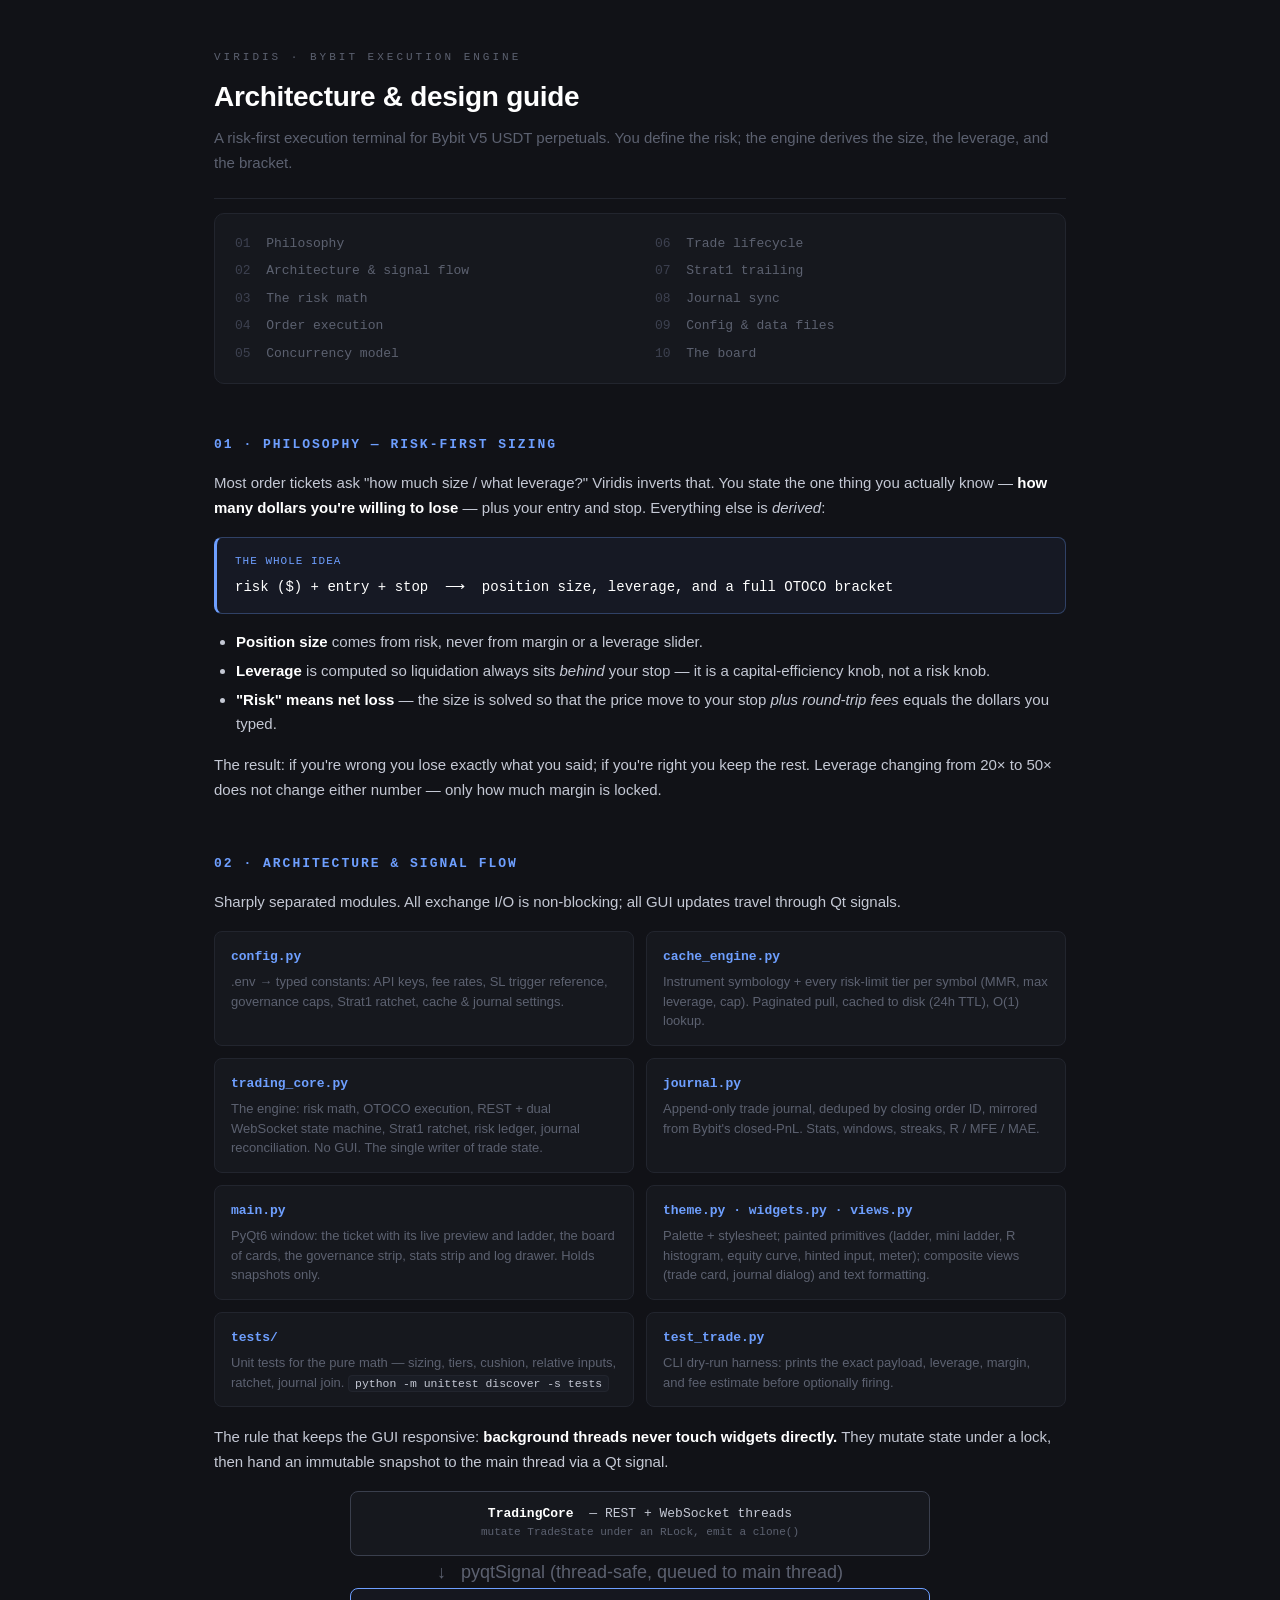
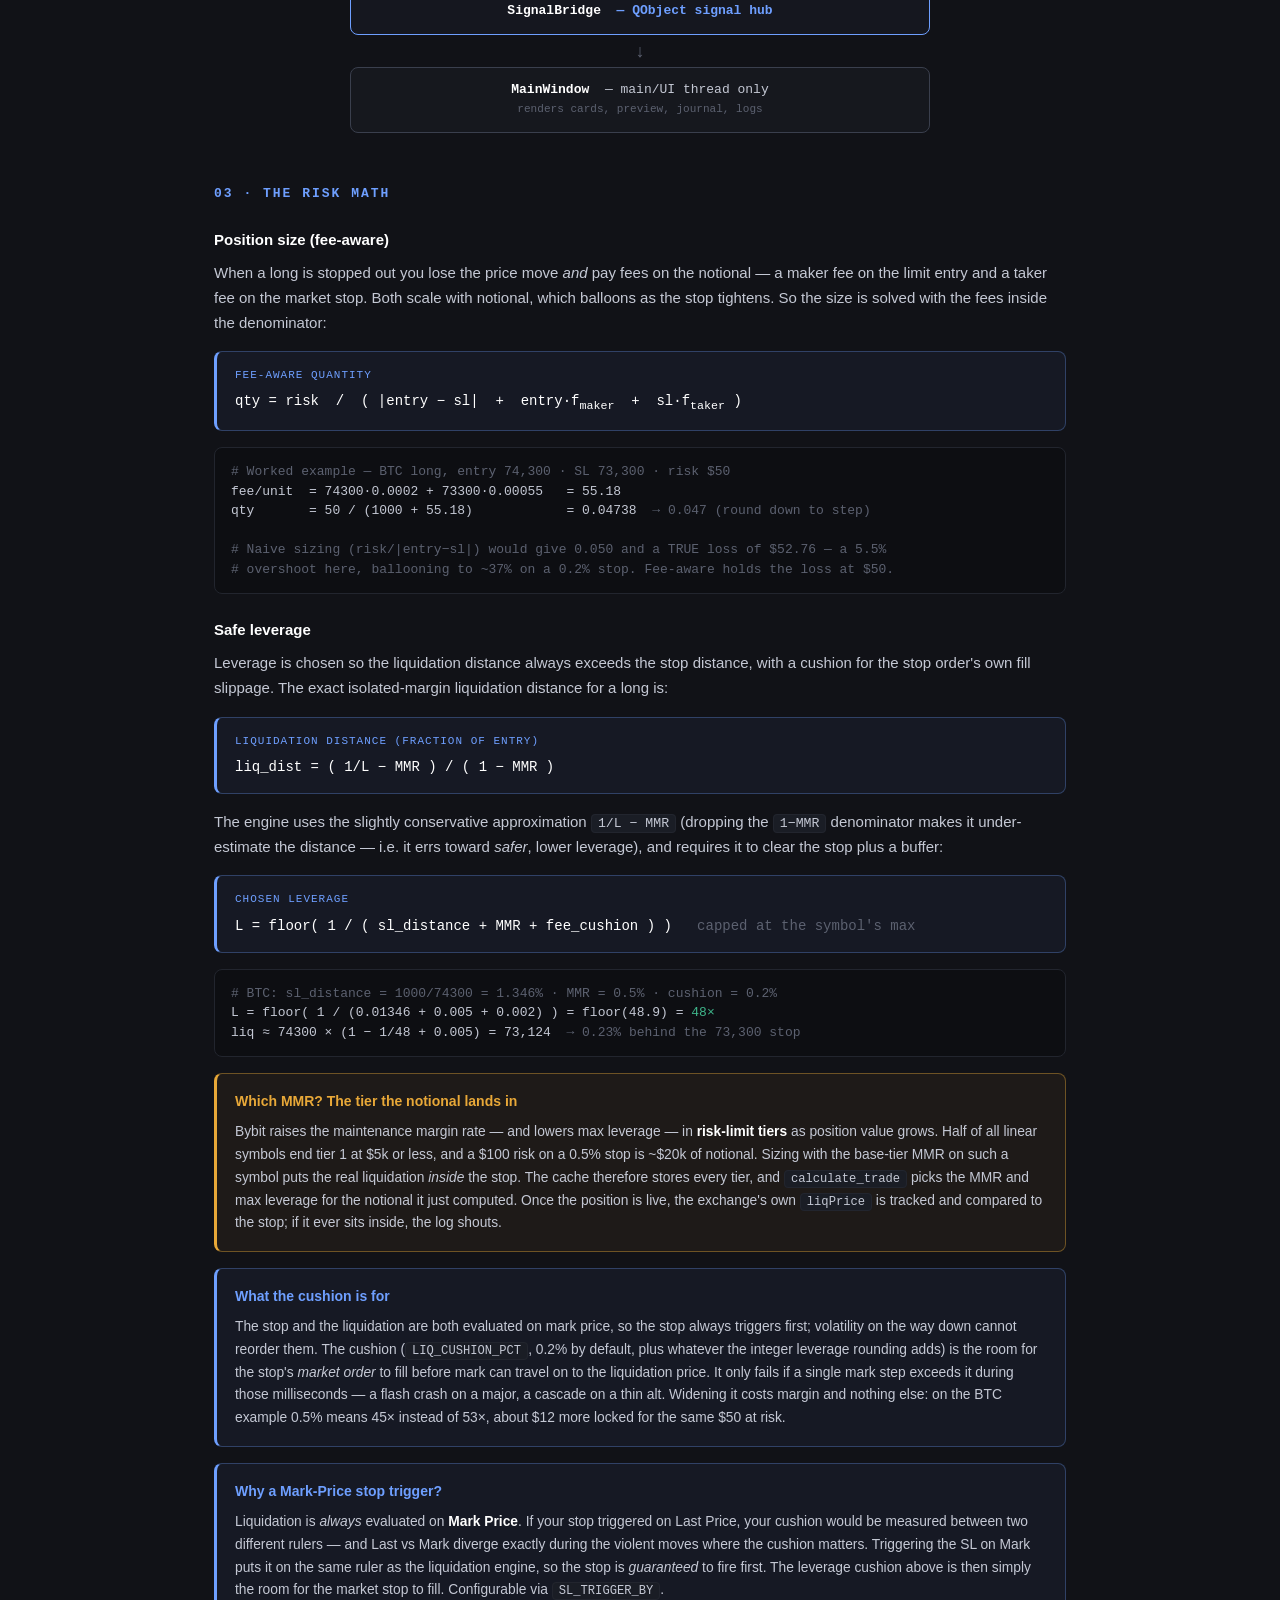
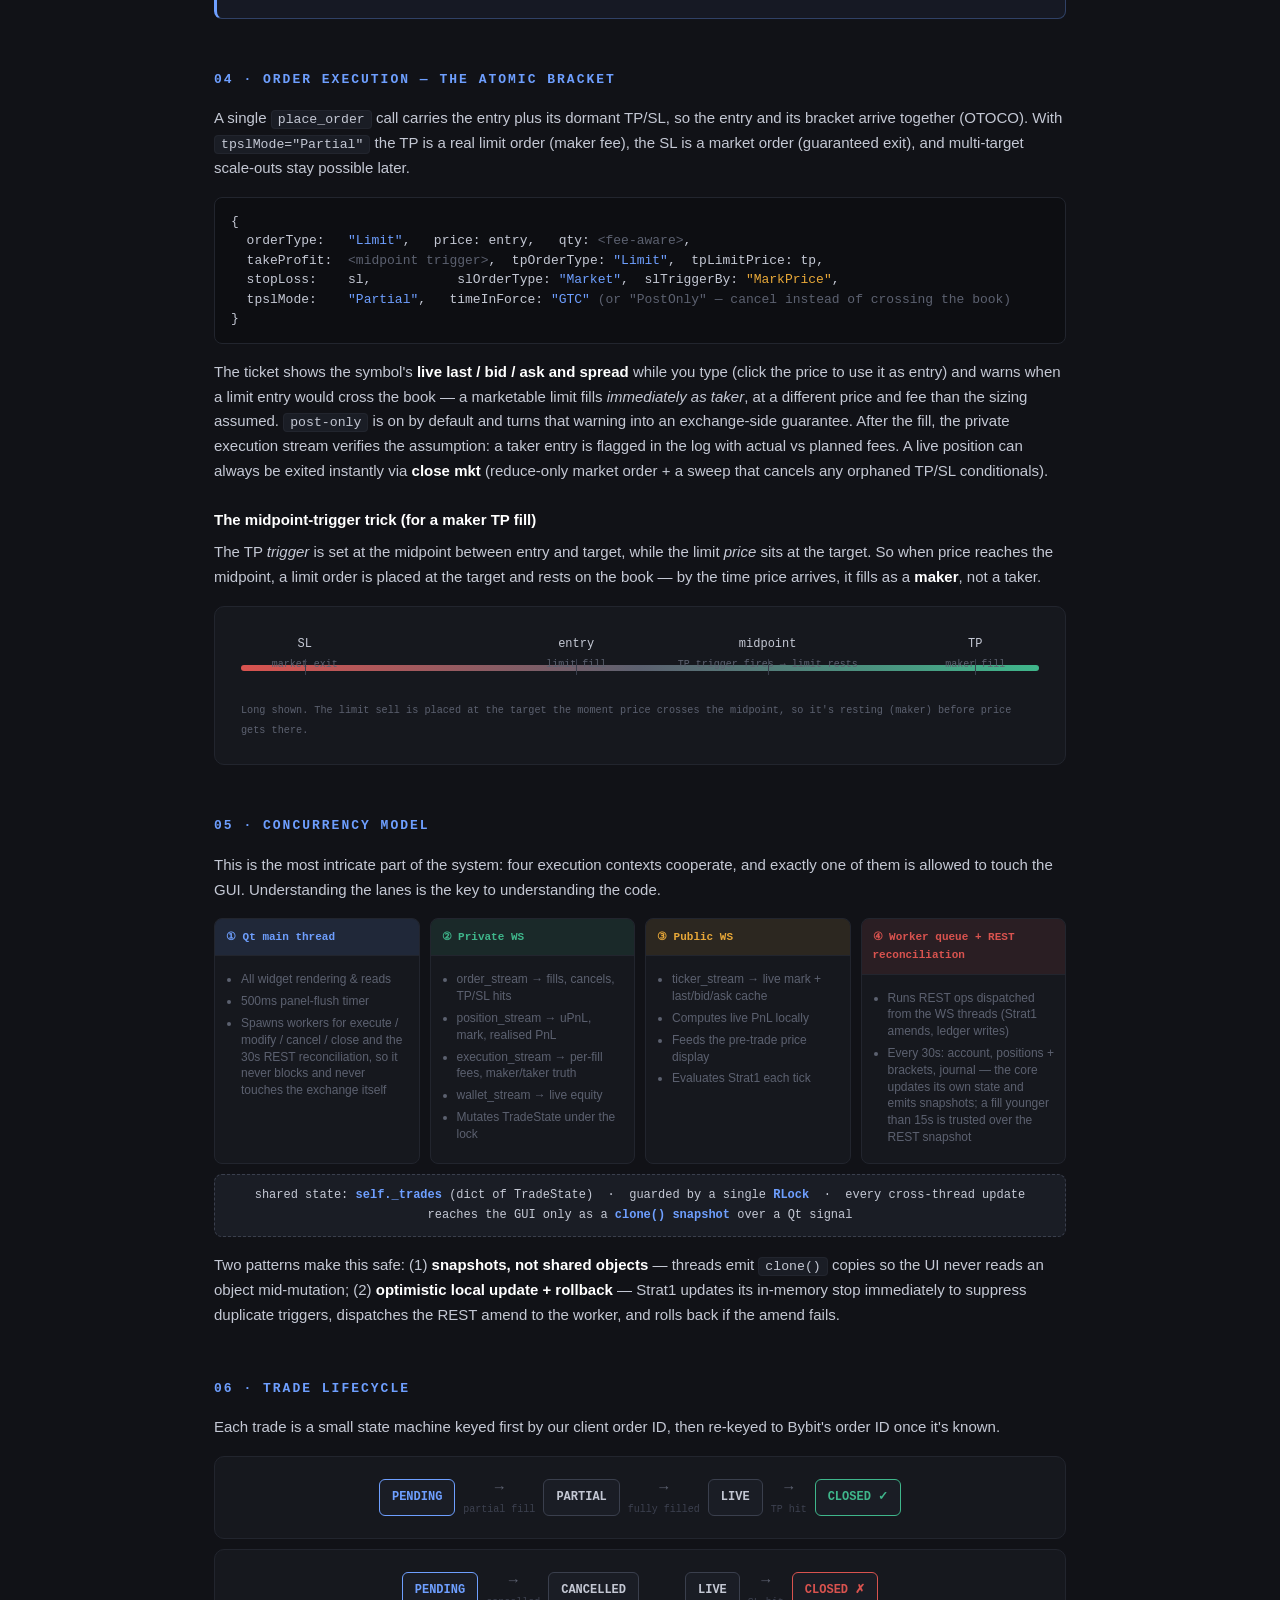
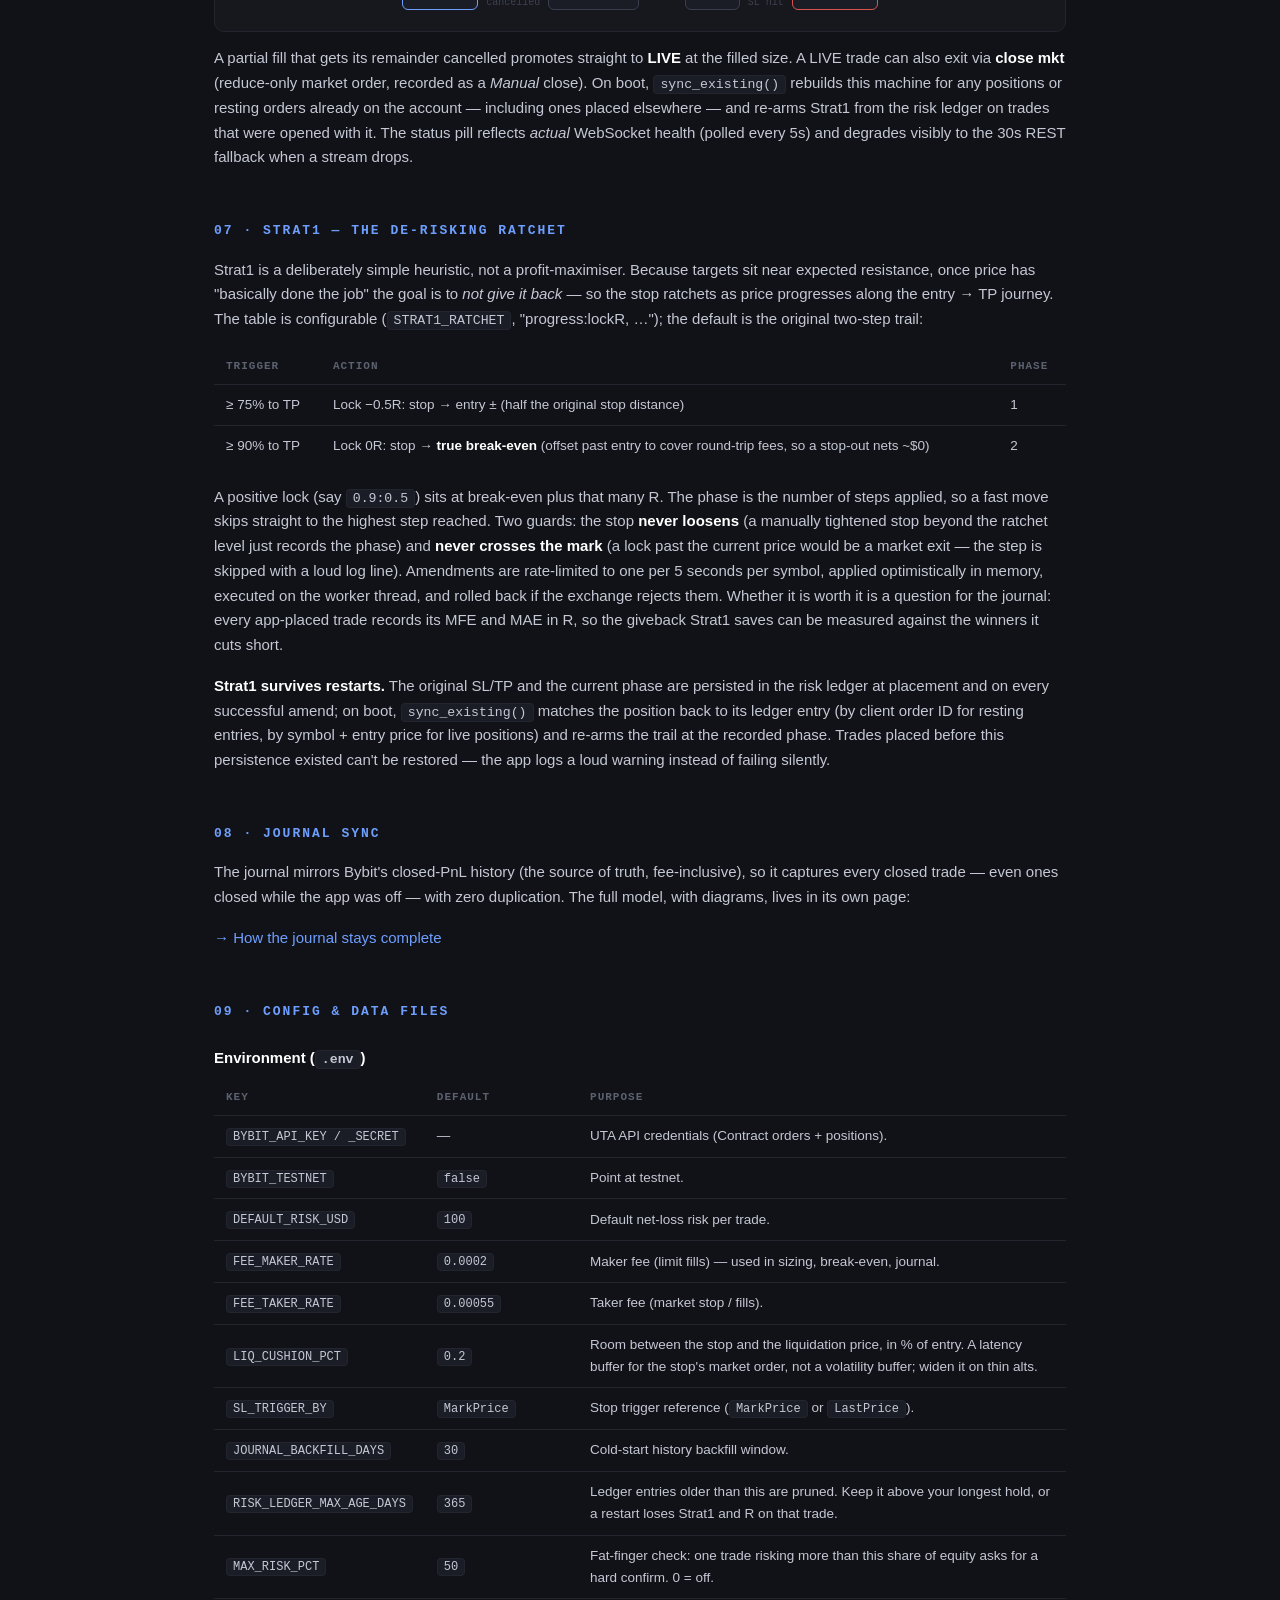
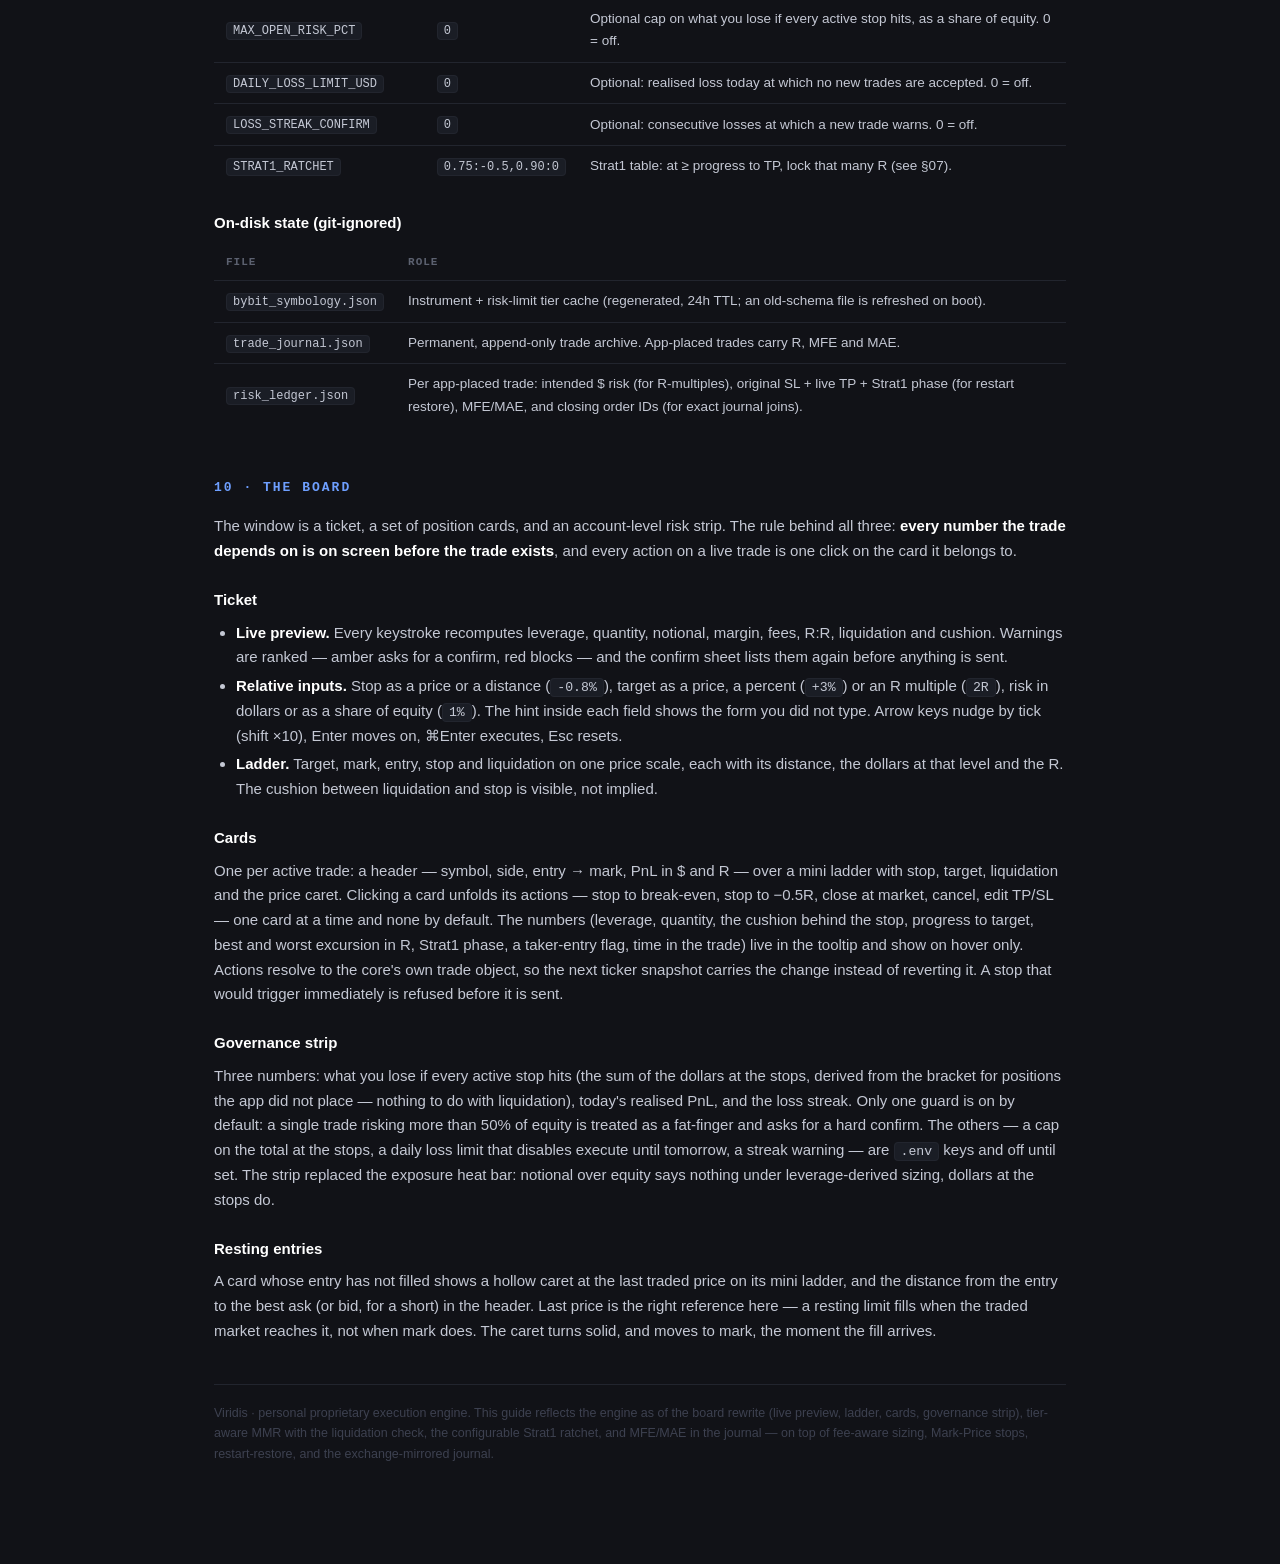
==== commit c4233e67: "Cards: numbers on hover only, actions on click, nothing unfolded by default - the detail line is gon" ====
--- a/docs/index.html
+++ b/docs/index.html
@@ -321,13 +321,13 @@
     the dollars at that level and the R. The cushion between liquidation and stop is visible, not implied.</li>
   </ul>
   <h3>Cards</h3>
-  <p>One per active trade. At rest a card is a header — symbol, side, entry → mark, PnL in $ and R — over a
-  mini ladder with stop, target and liquidation. Clicking a card unfolds its details (leverage, quantity, the
-  cushion behind the stop, progress to target, MFE/MAE in R, Strat1 phase, a taker-entry flag) and its
-  actions — stop to break-even, stop to −0.5R, close at market, cancel, edit TP/SL; only one card is
-  unfolded at a time, and hovering any card shows the same numbers as a tooltip. Actions resolve to the
-  core's own trade object, so the next ticker snapshot carries the change instead of reverting it. A stop
-  that would trigger immediately is refused before it is sent.</p>
+  <p>One per active trade: a header — symbol, side, entry → mark, PnL in $ and R — over a mini ladder with
+  stop, target, liquidation and the price caret. Clicking a card unfolds its actions — stop to break-even,
+  stop to −0.5R, close at market, cancel, edit TP/SL — one card at a time and none by default. The numbers
+  (leverage, quantity, the cushion behind the stop, progress to target, best and worst excursion in R,
+  Strat1 phase, a taker-entry flag, time in the trade) live in the tooltip and show on hover only. Actions
+  resolve to the core's own trade object, so the next ticker snapshot carries the change instead of
+  reverting it. A stop that would trigger immediately is refused before it is sent.</p>
   <h3>Governance strip</h3>
   <p>Three numbers: what you lose if every active stop hits (the sum of the dollars at the stops, derived
   from the bracket for positions the app did not place — nothing to do with liquidation), today's realised
